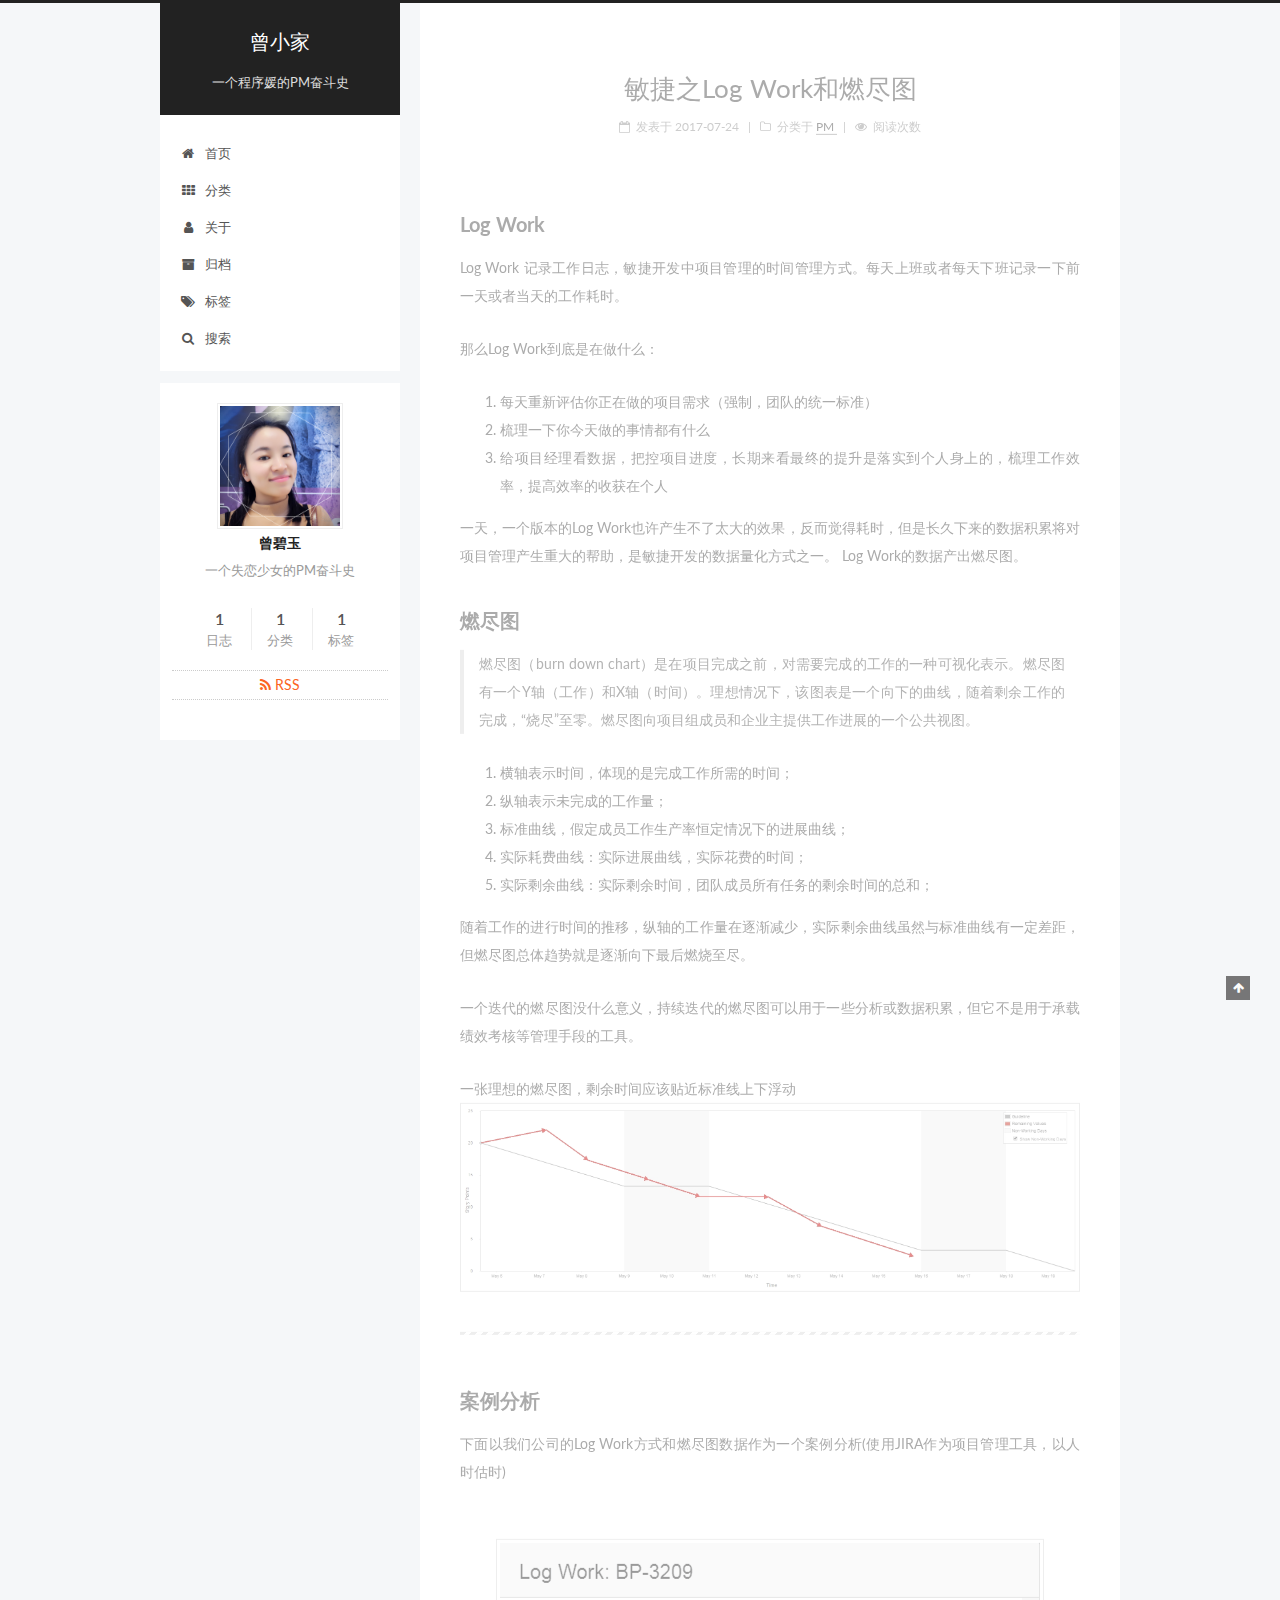
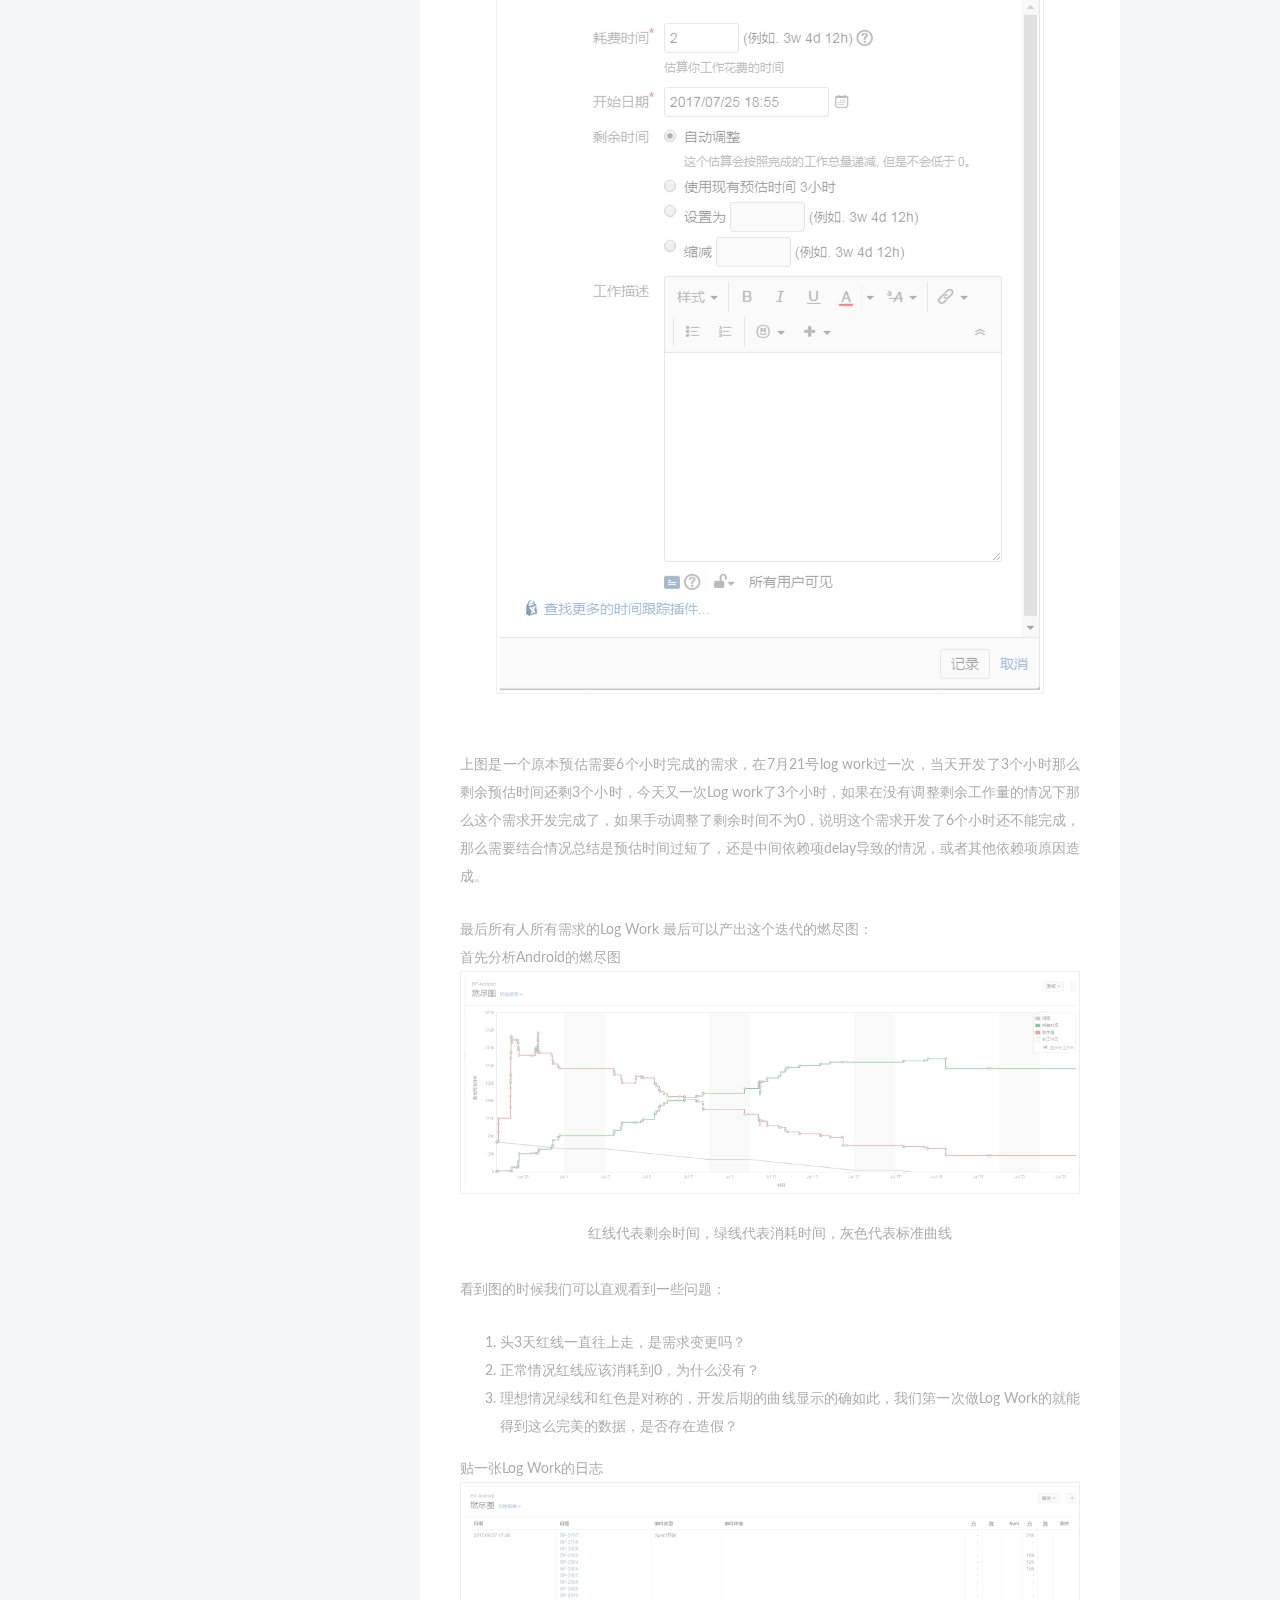
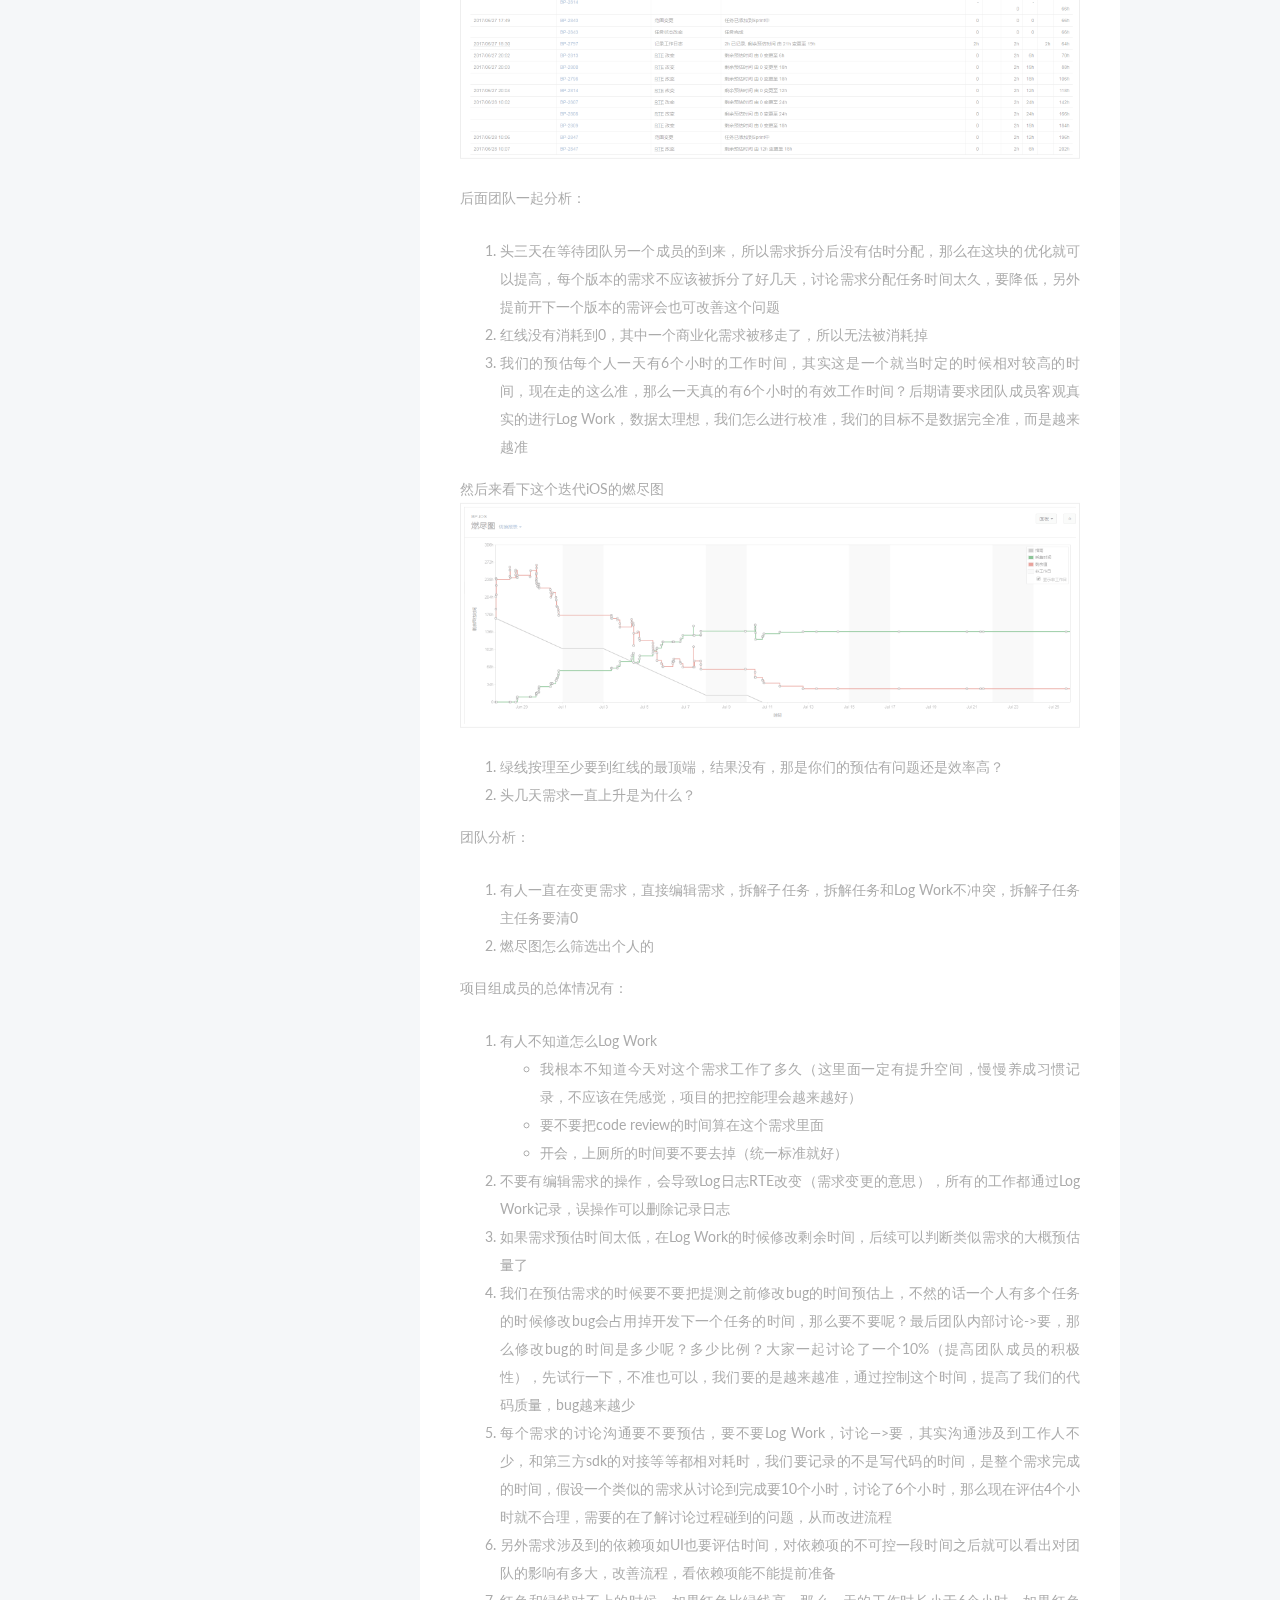
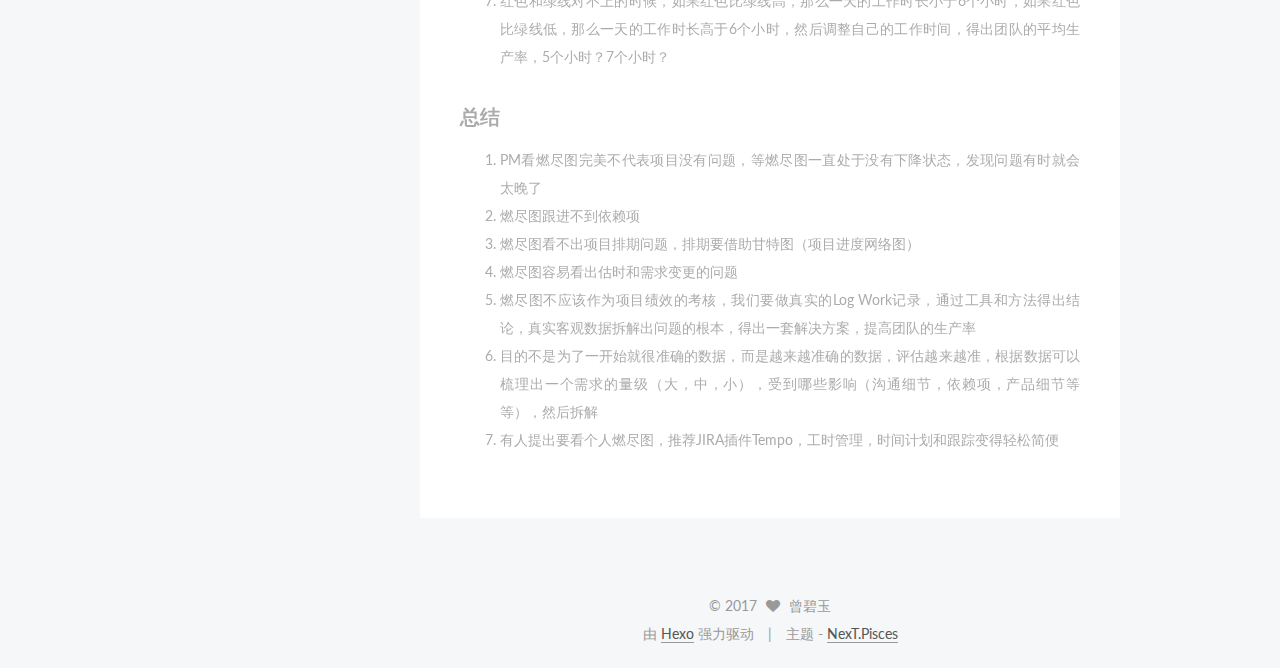
==== index.html @ 2517ffab "Site updated: 2017-07-26 00:18:48" ====
<!DOCTYPE html>



  


<html class="theme-next pisces use-motion" lang="zh-Hans">
<head>
  <meta charset="UTF-8"/>
<meta http-equiv="X-UA-Compatible" content="IE=edge" />
<meta name="viewport" content="width=device-width, initial-scale=1, maximum-scale=1"/>









<meta http-equiv="Cache-Control" content="no-transform" />
<meta http-equiv="Cache-Control" content="no-siteapp" />















  
  
  <link href="/lib/fancybox/source/jquery.fancybox.css?v=2.1.5" rel="stylesheet" type="text/css" />




  
  
  
  

  
    
    
  

  

  

  

  

  
    
    
    <link href="//fonts.googleapis.com/css?family=Lato:300,300italic,400,400italic,700,700italic&subset=latin,latin-ext" rel="stylesheet" type="text/css">
  






<link href="/lib/font-awesome/css/font-awesome.min.css?v=4.6.2" rel="stylesheet" type="text/css" />

<link href="/css/main.css?v=5.1.1" rel="stylesheet" type="text/css" />


  <meta name="keywords" content="项目管理, 敏捷, Scrum" />





  <link rel="alternate" href="/atom.xml" title="曾小家" type="application/atom+xml" />




  <link rel="shortcut icon" type="image/x-icon" href="/favicon.ico?v=5.1.1" />






<meta name="description" content="一个失恋少女的PM奋斗史">
<meta property="og:type" content="website">
<meta property="og:title" content="曾小家">
<meta property="og:url" content="https://ptbiyu.github.io/index.html">
<meta property="og:site_name" content="曾小家">
<meta property="og:description" content="一个失恋少女的PM奋斗史">
<meta property="og:locale" content="zh-Hans">
<meta name="twitter:card" content="summary">
<meta name="twitter:title" content="曾小家">
<meta name="twitter:description" content="一个失恋少女的PM奋斗史">



<script type="text/javascript" id="hexo.configurations">
  var NexT = window.NexT || {};
  var CONFIG = {
    root: '/',
    scheme: 'Pisces',
    sidebar: {"position":"left","display":"post","offset":12,"offset_float":0,"b2t":false,"scrollpercent":false,"onmobile":false},
    fancybox: true,
    motion: true,
    duoshuo: {
      userId: '0',
      author: '博主'
    },
    algolia: {
      applicationID: 'ZF8YPM6U2L',
      apiKey: 'b63a4adf1e2daafc92c6af567a618ee9',
      indexName: 'ptbiyu_blog',
      hits: {"per_page":10},
      labels: {"input_placeholder":"Search for Posts","hits_empty":"We didn't find any results for the search: ${query}","hits_stats":"${hits} results found in ${time} ms"}
    }
  };
</script>



  <link rel="canonical" href="https://ptbiyu.github.io/"/>





  <title>曾小家</title>
  





  <script type="text/javascript">
    var _hmt = _hmt || [];
    (function() {
      var hm = document.createElement("script");
      hm.src = "https://hm.baidu.com/hm.js?2f14754860eb6a1046067750d27c4581";
      var s = document.getElementsByTagName("script")[0];
      s.parentNode.insertBefore(hm, s);
    })();
  </script>










</head>

<body itemscope itemtype="http://schema.org/WebPage" lang="zh-Hans">

  
  
    
  

  <div class="container sidebar-position-left 
   page-home 
 ">
    <div class="headband"></div>

    <header id="header" class="header" itemscope itemtype="http://schema.org/WPHeader">
      <div class="header-inner"><div class="site-brand-wrapper">
  <div class="site-meta ">
    

    <div class="custom-logo-site-title">
      <a href="/"  class="brand" rel="start">
        <span class="logo-line-before"><i></i></span>
        <span class="site-title">曾小家</span>
        <span class="logo-line-after"><i></i></span>
      </a>
    </div>
      
        <p class="site-subtitle">一个程序媛的PM奋斗史</p>
      
  </div>

  <div class="site-nav-toggle">
    <button>
      <span class="btn-bar"></span>
      <span class="btn-bar"></span>
      <span class="btn-bar"></span>
    </button>
  </div>
</div>

<nav class="site-nav">
  

  
    <ul id="menu" class="menu">
      
        
        <li class="menu-item menu-item-home">
          <a href="/" rel="section">
            
              <i class="menu-item-icon fa fa-fw fa-home"></i> <br />
            
            首页
          </a>
        </li>
      
        
        <li class="menu-item menu-item-categories">
          <a href="/categories/" rel="section">
            
              <i class="menu-item-icon fa fa-fw fa-th"></i> <br />
            
            分类
          </a>
        </li>
      
        
        <li class="menu-item menu-item-about">
          <a href="/about/" rel="section">
            
              <i class="menu-item-icon fa fa-fw fa-user"></i> <br />
            
            关于
          </a>
        </li>
      
        
        <li class="menu-item menu-item-archives">
          <a href="/archives/" rel="section">
            
              <i class="menu-item-icon fa fa-fw fa-archive"></i> <br />
            
            归档
          </a>
        </li>
      
        
        <li class="menu-item menu-item-tags">
          <a href="/tags/" rel="section">
            
              <i class="menu-item-icon fa fa-fw fa-tags"></i> <br />
            
            标签
          </a>
        </li>
      

      
        <li class="menu-item menu-item-search">
          
            <a href="javascript:;" class="popup-trigger">
          
            
              <i class="menu-item-icon fa fa-search fa-fw"></i> <br />
            
            搜索
          </a>
        </li>
      
    </ul>
  

  
    <div class="site-search">
      
  
  <div class="algolia-popup popup search-popup">
    <div class="algolia-search">
      <div class="algolia-search-input-icon">
        <i class="fa fa-search"></i>
      </div>
      <div class="algolia-search-input" id="algolia-search-input"></div>
    </div>

    <div class="algolia-results">
      <div id="algolia-stats"></div>
      <div id="algolia-hits"></div>
      <div id="algolia-pagination" class="algolia-pagination"></div>
    </div>

    <span class="popup-btn-close">
      <i class="fa fa-times-circle"></i>
    </span>
  </div>




    </div>
  
</nav>



 </div>
    </header>

    <main id="main" class="main">
      <div class="main-inner">
        <div class="content-wrap">
          <div id="content" class="content">
            
  <section id="posts" class="posts-expand">
    
      

  

  
  
  

  <article class="post post-type-normal " itemscope itemtype="http://schema.org/Article">
    <link itemprop="mainEntityOfPage" href="https://ptbiyu.github.io/2017/a76b2518.html">

    <span hidden itemprop="author" itemscope itemtype="http://schema.org/Person">
      <meta itemprop="name" content="曾碧玉">
      <meta itemprop="description" content="">
      <meta itemprop="image" content="/images/avatar.jpg">
    </span>

    <span hidden itemprop="publisher" itemscope itemtype="http://schema.org/Organization">
      <meta itemprop="name" content="曾小家">
    </span>

    
      <header class="post-header">

        
        
          <h1 class="post-title" itemprop="name headline">
                
                <a class="post-title-link" href="/2017/a76b2518.html" itemprop="url">敏捷之Log Work和燃尽图</a></h1>
        

        <div class="post-meta">
          <span class="post-time">
            
              <span class="post-meta-item-icon">
                <i class="fa fa-calendar-o"></i>
              </span>
              
                <span class="post-meta-item-text">发表于</span>
              
              <time title="创建于" itemprop="dateCreated datePublished" datetime="2017-07-24T12:19:08+08:00">
                2017-07-24
              </time>
            

            

            
          </span>

          
            <span class="post-category" >
            
              <span class="post-meta-divider">|</span>
            
              <span class="post-meta-item-icon">
                <i class="fa fa-folder-o"></i>
              </span>
              
                <span class="post-meta-item-text">分类于</span>
              
              
                <span itemprop="about" itemscope itemtype="http://schema.org/Thing">
                  <a href="/categories/PM/" itemprop="url" rel="index">
                    <span itemprop="name">PM</span>
                  </a>
                </span>

                
                
              
            </span>
          

          
            
          

          
          
             <span id="/2017/a76b2518.html" class="leancloud_visitors" data-flag-title="敏捷之Log Work和燃尽图">
               <span class="post-meta-divider">|</span>
               <span class="post-meta-item-icon">
                 <i class="fa fa-eye"></i>
               </span>
               
                 <span class="post-meta-item-text">阅读次数 </span>
               
                 <span class="leancloud-visitors-count"></span>
             </span>
          

          

          

          

        </div>
      </header>
    

    <div class="post-body" itemprop="articleBody">

      
      

      
        
          
            <h2 id="Log-Work"><a href="#Log-Work" class="headerlink" title="Log Work"></a>Log Work</h2><p>Log Work 记录工作日志，敏捷开发中项目管理的时间管理方式。每天上班或者每天下班记录一下前一天或者当天的工作耗时。</p>
<p>那么Log Work到底是在做什么：</p>
<ol>
<li>每天重新评估你正在做的项目需求（强制，团队的统一标准）</li>
<li>梳理一下你今天做的事情都有什么</li>
<li>给项目经理看数据，把控项目进度，长期来看最终的提升是落实到个人身上的，梳理工作效率，提高效率的收获在个人  </li>
</ol>
<p>一天，一个版本的Log Work也许产生不了太大的效果，反而觉得耗时，但是长久下来的数据积累将对项目管理产生重大的帮助，是敏捷开发的数据量化方式之一。  Log Work的数据产出燃尽图。</p>
<h2 id="燃尽图"><a href="#燃尽图" class="headerlink" title="燃尽图"></a>燃尽图</h2><blockquote>
<p>燃尽图（burn down chart）是在项目完成之前，对需要完成的工作的一种可视化表示。燃尽图有一个Y轴（工作）和X轴（时间）。理想情况下，该图表是一个向下的曲线，随着剩余工作的完成，“烧尽”至零。燃尽图向项目组成员和企业主提供工作进展的一个公共视图。  </p>
</blockquote>
<ol>
<li>横轴表示时间，体现的是完成工作所需的时间；</li>
<li>纵轴表示未完成的工作量；</li>
<li>标准曲线，假定成员工作生产率恒定情况下的进展曲线；</li>
<li>实际耗费曲线：实际进展曲线，实际花费的时间；</li>
<li>实际剩余曲线：实际剩余时间，团队成员所有任务的剩余时间的总和；</li>
</ol>
<p>随着工作的进行时间的推移，纵轴的工作量在逐渐减少，实际剩余曲线虽然与标准曲线有一定差距，但燃尽图总体趋势就是逐渐向下最后燃烧至尽。</p>
<p>一个迭代的燃尽图没什么意义，持续迭代的燃尽图可以用于一些分析或数据积累，但它不是用于承载绩效考核等管理手段的工具。</p>
<p>一张理想的燃尽图，剩余时间应该贴近标准线上下浮动<br><img src="/images/1500987658768.jpg" alt="image"></p>
<hr>
<h2 id="案例分析"><a href="#案例分析" class="headerlink" title="案例分析"></a>案例分析</h2><p>下面以我们公司的Log Work方式和燃尽图数据作为一个案例分析(使用JIRA作为项目管理工具，以人时估时)</p>
<p><div align="center"><br>     <img src="/images/1500996744538.png" alt="image"><br></div><br>上图是一个原本预估需要6个小时完成的需求，在7月21号log work过一次，当天开发了3个小时那么剩余预估时间还剩3个小时，今天又一次Log work了3个小时，如果在没有调整剩余工作量的情况下那么这个需求开发完成了，如果手动调整了剩余时间不为0，说明这个需求开发了6个小时还不能完成，那么需要结合情况总结是预估时间过短了，还是中间依赖项delay导致的情况，或者其他依赖项原因造成。</p>
<p>最后所有人所有需求的Log  Work 最后可以产出这个迭代的燃尽图：<br>首先分析Android的燃尽图<br><img src="/images/1500996894578.png" alt="image"></p>
<p><div align="center">红线代表剩余时间，绿线代表消耗时间，灰色代表标准曲线</div><br>看到图的时候我们可以直观看到一些问题：</p>
<ol>
<li>头3天红线一直往上走，是需求变更吗？</li>
<li>正常情况红线应该消耗到0，为什么没有？</li>
<li>理想情况绿线和红色是对称的，开发后期的曲线显示的确如此，我们第一次做Log Work的就能得到这么完美的数据，是否存在造假？  </li>
</ol>
<p>贴一张Log Work的日志<br><img src="/images/1500999179826.png" alt="image"></p>
<p>后面团队一起分析：</p>
<ol>
<li>头三天在等待团队另一个成员的到来，所以需求拆分后没有估时分配，那么在这块的优化就可以提高，每个版本的需求不应该被拆分了好几天，讨论需求分配任务时间太久，要降低，另外提前开下一个版本的需评会也可改善这个问题</li>
<li>红线没有消耗到0，其中一个商业化需求被移走了，所以无法被消耗掉</li>
<li>我们的预估每个人一天有6个小时的工作时间，其实这是一个就当时定的时候相对较高的时间，现在走的这么准，那么一天真的有6个小时的有效工作时间？后期请要求团队成员客观真实的进行Log Work，数据太理想，我们怎么进行校准，我们的目标不是数据完全准，而是越来越准</li>
</ol>
<p>然后来看下这个迭代iOS的燃尽图<br><img src="/images/1500997075536.png" alt="image"></p>
<ol>
<li>绿线按理至少要到红线的最顶端，结果没有，那是你们的预估有问题还是效率高？</li>
<li>头几天需求一直上升是为什么？</li>
</ol>
<p>团队分析：</p>
<ol>
<li>有人一直在变更需求，直接编辑需求，拆解子任务，拆解任务和Log Work不冲突，拆解子任务主任务要清0</li>
<li>燃尽图怎么筛选出个人的</li>
</ol>
<p>项目组成员的总体情况有：</p>
<ol>
<li>有人不知道怎么Log Work<ul>
<li>我根本不知道今天对这个需求工作了多久（这里面一定有提升空间，慢慢养成习惯记录，不应该在凭感觉，项目的把控能理会越来越好）</li>
<li>要不要把code review的时间算在这个需求里面</li>
<li>开会，上厕所的时间要不要去掉（统一标准就好）</li>
</ul>
</li>
<li>不要有编辑需求的操作，会导致Log日志RTE改变（需求变更的意思），所有的工作都通过Log Work记录，误操作可以删除记录日志</li>
<li>如果需求预估时间太低，在Log Work的时候修改剩余时间，后续可以判断类似需求的大概预估量了</li>
<li>我们在预估需求的时候要不要把提测之前修改bug的时间预估上，不然的话一个人有多个任务的时候修改bug会占用掉开发下一个任务的时间，那么要不要呢？最后团队内部讨论-&gt;要，那么修改bug的时间是多少呢？多少比例？大家一起讨论了一个10%（提高团队成员的积极性），先试行一下，不准也可以，我们要的是越来越准，通过控制这个时间，提高了我们的代码质量，bug越来越少</li>
<li>每个需求的讨论沟通要不要预估，要不要Log Work，讨论—&gt;要，其实沟通涉及到工作人不少，和第三方sdk的对接等等都相对耗时，我们要记录的不是写代码的时间，是整个需求完成的时间，假设一个类似的需求从讨论到完成要10个小时，讨论了6个小时，那么现在评估4个小时就不合理，需要的在了解讨论过程碰到的问题，从而改进流程</li>
<li>另外需求涉及到的依赖项如UI也要评估时间，对依赖项的不可控一段时间之后就可以看出对团队的影响有多大，改善流程，看依赖项能不能提前准备</li>
<li>红色和绿线对不上的时候，如果红色比绿线高，那么一天的工作时长小于6个小时，如果红色比绿线低，那么一天的工作时长高于6个小时，然后调整自己的工作时间，得出团队的平均生产率，5个小时？7个小时？</li>
</ol>
<h2 id="总结"><a href="#总结" class="headerlink" title="总结"></a>总结</h2><ol>
<li>PM看燃尽图完美不代表项目没有问题，等燃尽图一直处于没有下降状态，发现问题有时就会太晚了</li>
<li>燃尽图跟进不到依赖项</li>
<li>燃尽图看不出项目排期问题，排期要借助甘特图（项目进度网络图）</li>
<li>燃尽图容易看出估时和需求变更的问题</li>
<li>燃尽图不应该作为项目绩效的考核，我们要做真实的Log Work记录，通过工具和方法得出结论，真实客观数据拆解出问题的根本，得出一套解决方案，提高团队的生产率</li>
<li>目的不是为了一开始就很准确的数据，而是越来越准确的数据，评估越来越准，根据数据可以梳理出一个需求的量级（大，中，小），受到哪些影响（沟通细节，依赖项，产品细节等等），然后拆解</li>
<li>有人提出要看个人燃尽图，推荐JIRA插件Tempo，工时管理，时间计划和跟踪变得轻松简便</li>
</ol>

          
        
      
    </div>

    <div>
      
    </div>

    <div>
      
    </div>

    <div>
      
    </div>

    <footer class="post-footer">
      

      

      

      
      
        <div class="post-eof"></div>
      
    </footer>
  </article>


    
  </section>

  


          </div>
          


          

        </div>
        
          
  
  <div class="sidebar-toggle">
    <div class="sidebar-toggle-line-wrap">
      <span class="sidebar-toggle-line sidebar-toggle-line-first"></span>
      <span class="sidebar-toggle-line sidebar-toggle-line-middle"></span>
      <span class="sidebar-toggle-line sidebar-toggle-line-last"></span>
    </div>
  </div>

  <aside id="sidebar" class="sidebar">
    
    <div class="sidebar-inner">

      

      

      <section class="site-overview sidebar-panel sidebar-panel-active">
        <div class="site-author motion-element" itemprop="author" itemscope itemtype="http://schema.org/Person">
          <img class="site-author-image" itemprop="image"
               src="/images/avatar.jpg"
               alt="曾碧玉" />
          <p class="site-author-name" itemprop="name">曾碧玉</p>
           
              <p class="site-description motion-element" itemprop="description">一个失恋少女的PM奋斗史</p>
          
        </div>
        <nav class="site-state motion-element">

          
            <div class="site-state-item site-state-posts">
              <a href="/archives/">
                <span class="site-state-item-count">1</span>
                <span class="site-state-item-name">日志</span>
              </a>
            </div>
          

          
            
            
            <div class="site-state-item site-state-categories">
              <a href="/categories/index.html">
                <span class="site-state-item-count">1</span>
                <span class="site-state-item-name">分类</span>
              </a>
            </div>
          

          
            
            
            <div class="site-state-item site-state-tags">
              <a href="/tags/index.html">
                <span class="site-state-item-count">1</span>
                <span class="site-state-item-name">标签</span>
              </a>
            </div>
          

        </nav>

        
          <div class="feed-link motion-element">
            <a href="/atom.xml" rel="alternate">
              <i class="fa fa-rss"></i>
              RSS
            </a>
          </div>
        

        <div class="links-of-author motion-element">
          
        </div>

        
        

        
        

        


      </section>

      

      

    </div>
  </aside>


        
      </div>
    </main>

    <footer id="footer" class="footer">
      <div class="footer-inner">
        <div class="copyright" >
  
  &copy; 
  <span itemprop="copyrightYear">2017</span>
  <span class="with-love">
    <i class="fa fa-heart"></i>
  </span>
  <span class="author" itemprop="copyrightHolder">曾碧玉</span>
</div>


<div class="powered-by">
  由 <a class="theme-link" href="https://hexo.io">Hexo</a> 强力驱动
</div>

<div class="theme-info">
  主题 -
  <a class="theme-link" href="https://github.com/iissnan/hexo-theme-next">
    NexT.Pisces
  </a>
</div>


        

        
      </div>
    </footer>

    
      <div class="back-to-top">
        <i class="fa fa-arrow-up"></i>
        
      </div>
    

  </div>

  

<script type="text/javascript">
  if (Object.prototype.toString.call(window.Promise) !== '[object Function]') {
    window.Promise = null;
  }
</script>









  












  
  <script type="text/javascript" src="/lib/jquery/index.js?v=2.1.3"></script>

  
  <script type="text/javascript" src="/lib/fastclick/lib/fastclick.min.js?v=1.0.6"></script>

  
  <script type="text/javascript" src="/lib/jquery_lazyload/jquery.lazyload.js?v=1.9.7"></script>

  
  <script type="text/javascript" src="/lib/velocity/velocity.min.js?v=1.2.1"></script>

  
  <script type="text/javascript" src="/lib/velocity/velocity.ui.min.js?v=1.2.1"></script>

  
  <script type="text/javascript" src="/lib/fancybox/source/jquery.fancybox.pack.js?v=2.1.5"></script>


  


  <script type="text/javascript" src="/js/src/utils.js?v=5.1.1"></script>

  <script type="text/javascript" src="/js/src/motion.js?v=5.1.1"></script>



  
  


  <script type="text/javascript" src="/js/src/affix.js?v=5.1.1"></script>

  <script type="text/javascript" src="/js/src/schemes/pisces.js?v=5.1.1"></script>



  
    <script type="text/javascript" src="/js/src/scrollspy.js?v=5.1.1"></script>
<script type="text/javascript" src="/js/src/post-details.js?v=5.1.1"></script>

  

  


  <script type="text/javascript" src="/js/src/bootstrap.js?v=5.1.1"></script>



  


  




	





  





  






  




  
  
  
  <link rel="stylesheet" href="/lib/algolia-instant-search/instantsearch.min.css">

  
  
  <script src="/lib/algolia-instant-search/instantsearch.min.js"></script>
  

  <script src="/js/src/algolia-search.js?v=5.1.1"></script>



  

  
  <script src="https://cdn1.lncld.net/static/js/av-core-mini-0.6.4.js"></script>
  <script>AV.initialize("6gR8ghEbDC5gvSmVCUXGhsaM-gzGzoHsz", "KgY9hx9p7FkOY9UjDzLLBDsC");</script>
  <script>
    function showTime(Counter) {
      var query = new AV.Query(Counter);
      var entries = [];
      var $visitors = $(".leancloud_visitors");

      $visitors.each(function () {
        entries.push( $(this).attr("id").trim() );
      });

      query.containedIn('url', entries);
      query.find()
        .done(function (results) {
          var COUNT_CONTAINER_REF = '.leancloud-visitors-count';

          if (results.length === 0) {
            $visitors.find(COUNT_CONTAINER_REF).text(0);
            return;
          }

          for (var i = 0; i < results.length; i++) {
            var item = results[i];
            var url = item.get('url');
            var time = item.get('time');
            var element = document.getElementById(url);

            $(element).find(COUNT_CONTAINER_REF).text(time);
          }
          for(var i = 0; i < entries.length; i++) {
            var url = entries[i];
            var element = document.getElementById(url);
            var countSpan = $(element).find(COUNT_CONTAINER_REF);
            if( countSpan.text() == '') {
              countSpan.text(0);
            }
          }
        })
        .fail(function (object, error) {
          console.log("Error: " + error.code + " " + error.message);
        });
    }

    function addCount(Counter) {
      var $visitors = $(".leancloud_visitors");
      var url = $visitors.attr('id').trim();
      var title = $visitors.attr('data-flag-title').trim();
      var query = new AV.Query(Counter);

      query.equalTo("url", url);
      query.find({
        success: function(results) {
          if (results.length > 0) {
            var counter = results[0];
            counter.fetchWhenSave(true);
            counter.increment("time");
            counter.save(null, {
              success: function(counter) {
                var $element = $(document.getElementById(url));
                $element.find('.leancloud-visitors-count').text(counter.get('time'));
              },
              error: function(counter, error) {
                console.log('Failed to save Visitor num, with error message: ' + error.message);
              }
            });
          } else {
            var newcounter = new Counter();
            /* Set ACL */
            var acl = new AV.ACL();
            acl.setPublicReadAccess(true);
            acl.setPublicWriteAccess(true);
            newcounter.setACL(acl);
            /* End Set ACL */
            newcounter.set("title", title);
            newcounter.set("url", url);
            newcounter.set("time", 1);
            newcounter.save(null, {
              success: function(newcounter) {
                var $element = $(document.getElementById(url));
                $element.find('.leancloud-visitors-count').text(newcounter.get('time'));
              },
              error: function(newcounter, error) {
                console.log('Failed to create');
              }
            });
          }
        },
        error: function(error) {
          console.log('Error:' + error.code + " " + error.message);
        }
      });
    }

    $(function() {
      var Counter = AV.Object.extend("Counter");
      if ($('.leancloud_visitors').length == 1) {
        addCount(Counter);
      } else if ($('.post-title-link').length > 1) {
        showTime(Counter);
      }
    });
  </script>



  

  

  

  

  

</body>
</html>
---- css/main.css ----
/* normalize.css v3.0.2 | MIT License | git.io/normalize */
html {
  font-family: sans-serif; /* 1 */
  -ms-text-size-adjust: 100%; /* 2 */
  -webkit-text-size-adjust: 100%; /* 2 */
}
body {
  margin: 0;
}
article,
aside,
details,
figcaption,
figure,
footer,
header,
hgroup,
main,
menu,
nav,
section,
summary {
  display: block;
}
audio,
canvas,
progress,
video {
  display: inline-block; /* 1 */
  vertical-align: baseline; /* 2 */
}
audio:not([controls]) {
  display: none;
  height: 0;
}
[hidden],
template {
  display: none;
}
a {
  background-color: transparent;
}
a:active,
a:hover {
  outline: 0;
}
abbr[title] {
  border-bottom: 1px dotted;
}
b,
strong {
  font-weight: bold;
}
dfn {
  font-style: italic;
}
h1 {
  font-size: 2em;
  margin: 0.67em 0;
}
mark {
  background: #ff0;
  color: #000;
}
small {
  font-size: 80%;
}
sub,
sup {
  font-size: 75%;
  line-height: 0;
  position: relative;
  vertical-align: baseline;
}
sup {
  top: -0.5em;
}
sub {
  bottom: -0.25em;
}
img {
  border: 0;
}
svg:not(:root) {
  overflow: hidden;
}
figure {
  margin: 1em 40px;
}
hr {
  -moz-box-sizing: content-box;
  box-sizing: content-box;
  height: 0;
}
pre {
  overflow: auto;
}
code,
kbd,
pre,
samp {
  font-family: monospace, monospace;
  font-size: 1em;
}
button,
input,
optgroup,
select,
textarea {
  color: inherit; /* 1 */
  font: inherit; /* 2 */
  margin: 0; /* 3 */
}
button {
  overflow: visible;
}
button,
select {
  text-transform: none;
}
button,
html input[type="button"],
input[type="reset"],
input[type="submit"] {
  -webkit-appearance: button; /* 2 */
  cursor: pointer; /* 3 */
}
button[disabled],
html input[disabled] {
  cursor: default;
}
button::-moz-focus-inner,
input::-moz-focus-inner {
  border: 0;
  padding: 0;
}
input {
  line-height: normal;
}
input[type="checkbox"],
input[type="radio"] {
  box-sizing: border-box; /* 1 */
  padding: 0; /* 2 */
}
input[type="number"]::-webkit-inner-spin-button,
input[type="number"]::-webkit-outer-spin-button {
  height: auto;
}
input[type="search"] {
  -webkit-appearance: textfield; /* 1 */
  -moz-box-sizing: content-box;
  -webkit-box-sizing: content-box; /* 2 */
  box-sizing: content-box;
}
input[type="search"]::-webkit-search-cancel-button,
input[type="search"]::-webkit-search-decoration {
  -webkit-appearance: none;
}
fieldset {
  border: 1px solid #c0c0c0;
  margin: 0 2px;
  padding: 0.35em 0.625em 0.75em;
}
legend {
  border: 0; /* 1 */
  padding: 0; /* 2 */
}
textarea {
  overflow: auto;
}
optgroup {
  font-weight: bold;
}
table {
  border-collapse: collapse;
  border-spacing: 0;
}
td,
th {
  padding: 0;
}
::selection {
  background: #262a30;
  color: #fff;
}
body {
  position: relative;
  font-family: 'Lato', "PingFang SC", "Microsoft YaHei", sans-serif;
  font-size: 14px;
  line-height: 2;
  color: #555;
  background: #f5f7f9;
}
@media (max-width: 767px) {
  body {
    padding-right: 0 !important;
  }
}
@media (min-width: 768px) and (max-width: 991px) {
  body {
    padding-right: 0 !important;
  }
}
@media (min-width: 1600px) {
  body {
    font-size: 16px;
  }
}
h1,
h2,
h3,
h4,
h5,
h6 {
  margin: 0;
  padding: 0;
  font-weight: bold;
  line-height: 1.5;
  font-family: 'Lato', "PingFang SC", "Microsoft YaHei", sans-serif;
}
h2,
h3,
h4,
h5,
h6 {
  margin: 20px 0 15px;
}
h1 {
  font-size: 22px;
}
@media (max-width: 767px) {
  h1 {
    font-size: 18px;
  }
}
h2 {
  font-size: 20px;
}
@media (max-width: 767px) {
  h2 {
    font-size: 16px;
  }
}
h3 {
  font-size: 18px;
}
@media (max-width: 767px) {
  h3 {
    font-size: 14px;
  }
}
h4 {
  font-size: 16px;
}
@media (max-width: 767px) {
  h4 {
    font-size: 12px;
  }
}
h5 {
  font-size: 14px;
}
@media (max-width: 767px) {
  h5 {
    font-size: 10px;
  }
}
h6 {
  font-size: 12px;
}
@media (max-width: 767px) {
  h6 {
    font-size: 8px;
  }
}
p {
  margin: 0 0 25px 0;
}
a {
  color: #555;
  text-decoration: none;
  border-bottom: 1px solid #999;
  word-wrap: break-word;
}
a:hover {
  color: #222;
  border-bottom-color: #222;
}
blockquote {
  margin: 0;
  padding: 0;
}
img {
  display: block;
  margin: auto;
  max-width: 100%;
  height: auto;
}
hr {
  margin: 40px 0;
  height: 3px;
  border: none;
  background-color: #ddd;
  background-image: repeating-linear-gradient(-45deg, #fff, #fff 4px, transparent 4px, transparent 8px);
}
blockquote {
  padding: 0 15px;
  color: #666;
  border-left: 4px solid #ddd;
}
blockquote cite::before {
  content: "-";
  padding: 0 5px;
}
dt {
  font-weight: 700;
}
dd {
  margin: 0;
  padding: 0;
}
.text-left {
  text-align: left;
}
.text-center {
  text-align: center;
}
.text-right {
  text-align: right;
}
.text-justify {
  text-align: justify;
}
.text-nowrap {
  white-space: nowrap;
}
.text-lowercase {
  text-transform: lowercase;
}
.text-uppercase {
  text-transform: uppercase;
}
.text-capitalize {
  text-transform: capitalize;
}
.center-block {
  display: block;
  margin-left: auto;
  margin-right: auto;
}
.clearfix:before,
.clearfix:after {
  content: " ";
  display: table;
}
.clearfix:after {
  clear: both;
}
.pullquote {
  width: 45%;
}
.pullquote.left {
  float: left;
  margin-left: 5px;
  margin-right: 10px;
}
.pullquote.right {
  float: right;
  margin-left: 10px;
  margin-right: 5px;
}
.affix.affix.affix {
  position: fixed;
}
.translation {
  margin-top: -20px;
  font-size: 14px;
  color: #999;
}
.scrollbar-measure {
  width: 100px;
  height: 100px;
  overflow: scroll;
  position: absolute;
  top: -9999px;
}
.use-motion .motion-element {
  opacity: 0;
}
table {
  margin: 20px 0;
  width: 100%;
  border-collapse: collapse;
  border-spacing: 0;
  border: 1px solid #ddd;
  font-size: 14px;
  table-layout: fixed;
  word-wrap: break-all;
}
table>tbody>tr:nth-of-type(odd) {
  background-color: #f9f9f9;
}
table>tbody>tr:hover {
  background-color: #f5f5f5;
}
caption,
th,
td {
  padding: 8px;
  text-align: left;
  vertical-align: middle;
  font-weight: normal;
}
th,
td {
  border-bottom: 3px solid #ddd;
  border-right: 1px solid #eee;
}
th {
  padding-bottom: 10px;
  font-weight: 700;
}
td {
  border-bottom-width: 1px;
}
html,
body {
  height: 100%;
}
.container {
  position: relative;
  min-height: 100%;
}
.header-inner {
  margin: 0 auto;
  padding: 100px 0 70px;
  width: 700px;
}
@media (min-width: 1600px) {
  .container .header-inner {
    width: 900px;
  }
}
.main {
  padding-bottom: 150px;
}
.main-inner {
  margin: 0 auto;
  width: 700px;
}
@media (min-width: 1600px) {
  .container .main-inner {
    width: 900px;
  }
}
.footer {
  position: absolute;
  left: 0;
  bottom: 0;
  width: 100%;
  min-height: 50px;
}
.footer-inner {
  box-sizing: border-box;
  margin: 20px auto;
  width: 700px;
}
@media (min-width: 1600px) {
  .container .footer-inner {
    width: 900px;
  }
}
pre,
.highlight {
  overflow: auto;
  margin: 20px 0;
  padding: 0;
  font-size: 13px;
  color: #4d4d4c;
  background: #f7f7f7;
  line-height: 1.6;
}
pre,
code {
  font-family: consolas, Menlo, "PingFang SC", "Microsoft YaHei", monospace;
}
code {
  padding: 2px 4px;
  word-wrap: break-word;
  color: #555;
  background: #eee;
  border-radius: 3px;
  font-size: 13px;
}
pre code {
  padding: 0;
  color: #4d4d4c;
  background: none;
  text-shadow: none;
}
.highlight {
  border-radius: 1px;
}
.highlight pre {
  border: none;
  margin: 0;
  padding: 10px 0;
}
.highlight table {
  margin: 0;
  width: auto;
  border: none;
}
.highlight td {
  border: none;
  padding: 0;
}
.highlight figcaption {
  font-size: 1em;
  color: #4d4d4c;
  line-height: 1em;
  margin-bottom: 1em;
}
.highlight figcaption:before,
.highlight figcaption:after {
  content: " ";
  display: table;
}
.highlight figcaption:after {
  clear: both;
}
.highlight figcaption a {
  float: right;
  color: #4d4d4c;
}
.highlight figcaption a:hover {
  border-bottom-color: #4d4d4c;
}
.highlight .gutter pre {
  padding-left: 10px;
  padding-right: 10px;
  color: #869194;
  text-align: right;
  background-color: #eff2f3;
}
.highlight .code pre {
  width: 100%;
  padding-left: 10px;
  padding-right: 10px;
  background-color: #f7f7f7;
}
.highlight .line {
  height: 20px;
}
.gutter {
  -webkit-user-select: none;
  -moz-user-select: none;
  -ms-user-select: none;
  user-select: none;
}
.gist table {
  width: auto;
}
.gist table td {
  border: none;
}
pre .deletion {
  background: #fdd;
}
pre .addition {
  background: #dfd;
}
pre .meta {
  color: #8959a8;
}
pre .comment {
  color: #8e908c;
}
pre .variable,
pre .attribute,
pre .tag,
pre .regexp,
pre .ruby .constant,
pre .xml .tag .title,
pre .xml .pi,
pre .xml .doctype,
pre .html .doctype,
pre .css .id,
pre .css .class,
pre .css .pseudo {
  color: #c82829;
}
pre .number,
pre .preprocessor,
pre .built_in,
pre .literal,
pre .params,
pre .constant,
pre .command {
  color: #f5871f;
}
pre .ruby .class .title,
pre .css .rules .attribute,
pre .string,
pre .value,
pre .inheritance,
pre .header,
pre .ruby .symbol,
pre .xml .cdata,
pre .special,
pre .number,
pre .formula {
  color: #718c00;
}
pre .title,
pre .css .hexcolor {
  color: #3e999f;
}
pre .function,
pre .python .decorator,
pre .python .title,
pre .ruby .function .title,
pre .ruby .title .keyword,
pre .perl .sub,
pre .javascript .title,
pre .coffeescript .title {
  color: #4271ae;
}
pre .keyword,
pre .javascript .function {
  color: #8959a8;
}
.full-image.full-image.full-image {
  border: none;
  max-width: 100%;
  width: auto;
  margin: 20px auto;
}
@media (min-width: 992px) {
  .full-image.full-image.full-image {
    max-width: none;
    width: 118%;
    margin: 0 -9%;
  }
}
.blockquote-center,
.page-home .post-type-quote blockquote,
.page-post-detail .post-type-quote blockquote {
  position: relative;
  margin: 40px 0;
  padding: 0;
  border-left: none;
  text-align: center;
}
.blockquote-center::before,
.page-home .post-type-quote blockquote::before,
.page-post-detail .post-type-quote blockquote::before,
.blockquote-center::after,
.page-home .post-type-quote blockquote::after,
.page-post-detail .post-type-quote blockquote::after {
  position: absolute;
  content: ' ';
  display: block;
  width: 100%;
  height: 24px;
  opacity: 0.2;
  background-repeat: no-repeat;
  background-position: 0 -6px;
  background-size: 22px 22px;
}
.blockquote-center::before,
.page-home .post-type-quote blockquote::before,
.page-post-detail .post-type-quote blockquote::before {
  top: -20px;
  background-image: url("../images/quote-l.svg");
  border-top: 1px solid #ccc;
}
.blockquote-center::after,
.page-home .post-type-quote blockquote::after,
.page-post-detail .post-type-quote blockquote::after {
  bottom: -20px;
  background-image: url("../images/quote-r.svg");
  border-bottom: 1px solid #ccc;
  background-position: 100% 8px;
}
.blockquote-center p,
.page-home .post-type-quote blockquote p,
.page-post-detail .post-type-quote blockquote p,
.blockquote-center div,
.page-home .post-type-quote blockquote div,
.page-post-detail .post-type-quote blockquote div {
  text-align: center;
}
.post .post-body .group-picture img {
  box-sizing: border-box;
  padding: 0 3px;
  border: none;
}
.post .group-picture-row {
  overflow: hidden;
  margin-top: 6px;
}
.post .group-picture-row:first-child {
  margin-top: 0;
}
.post .group-picture-column {
  float: left;
}
.page-post-detail .post-body .group-picture-column {
  float: none;
  margin-top: 10px;
  width: auto !important;
}
.page-post-detail .post-body .group-picture-column img {
  margin: 0 auto;
}
.page-archive .group-picture-container {
  overflow: hidden;
}
.page-archive .group-picture-row {
  float: left;
}
.page-archive .group-picture-row:first-child {
  margin-top: 6px;
}
.page-archive .group-picture-column {
  max-width: 150px;
  max-height: 150px;
}
.note {
  padding: 20px;
  margin: 20px 0;
  border: 1px solid #eee;
  border-left-width: 5px;
  border-radius: 3px;
}
.note h2,
.note h3,
.note h4,
.note h5,
.note h6 {
  margin-top: 0;
  margin-bottom: 5px;
  padding-top: 0 !important;
}
.note p:last-child {
  margin-bottom: 0;
}
.note code {
  border-radius: 3px;
}
.note+.note {
  margin-top: -5px;
}
.default {
  border-left-color: #777;
}
.default h2,
.default h3,
.default h4,
.default h5,
.default h6 {
  color: #777;
}
.primary {
  border-left-color: #428bca;
}
.primary h2,
.primary h3,
.primary h4,
.primary h5,
.primary h6 {
  color: #428bca;
}
.success {
  border-left-color: #5cb85c;
}
.success h2,
.success h3,
.success h4,
.success h5,
.success h6 {
  color: #5cb85c;
}
.danger {
  border-left-color: #d9534f;
}
.danger h2,
.danger h3,
.danger h4,
.danger h5,
.danger h6 {
  color: #d9534f;
}
.warning {
  border-left-color: #f0ad4e;
}
.warning h2,
.warning h3,
.warning h4,
.warning h5,
.warning h6 {
  color: #f0ad4e;
}
.info {
  border-left-color: #5bc0de;
}
.info h2,
.info h3,
.info h4,
.info h5,
.info h6 {
  color: #5bc0de;
}
.btn {
  display: inline-block;
  padding: 0 20px;
  font-size: 14px;
  color: #fff;
  background: #222;
  border: 2px solid #555;
  text-decoration: none;
  border-radius: 0;
  transition-property: background-color;
  transition-duration: 0.2s;
  transition-timing-function: ease-in-out;
  transition-delay: 0s;
}
.btn:hover,
.post-button .btn:hover {
  border-color: #222;
  color: #fff;
  background: #222;
}
.btn-bar {
  display: block;
  width: 22px;
  height: 2px;
  background: #555;
  border-radius: 1px;
}
.btn-bar+.btn-bar {
  margin-top: 4px;
}
.pagination {
  margin: 120px 0 40px;
  text-align: center;
  border-top: 1px solid #eee;
}
.page-number-basic,
.pagination .prev,
.pagination .next,
.pagination .page-number,
.pagination .space {
  display: inline-block;
  position: relative;
  top: -1px;
  margin: 0 10px;
  padding: 0 10px;
  line-height: 30px;
}
@media (max-width: 767px) {
  .page-number-basic,
  .pagination .prev,
  .pagination .next,
  .pagination .page-number,
  .pagination .space {
    margin: 0 5px;
  }
}
.pagination .prev,
.pagination .next,
.pagination .page-number {
  border-bottom: 0;
  border-top: 1px solid #eee;
  transition-property: border-color;
  transition-duration: 0.2s;
  transition-timing-function: ease-in-out;
  transition-delay: 0s;
}
.pagination .prev:hover,
.pagination .next:hover,
.pagination .page-number:hover {
  border-top-color: #222;
}
.pagination .space {
  padding: 0;
  margin: 0;
}
.pagination .prev {
  margin-left: 0;
}
.pagination .next {
  margin-right: 0;
}
.pagination .page-number.current,
.algolia-pagination .current .page-number {
  color: #fff;
  background: #ccc;
  border-top-color: #ccc;
}
@media (max-width: 767px) {
  .pagination {
    border-top: none;
  }
  .pagination .prev,
  .pagination .next,
  .pagination .page-number {
    margin-bottom: 10px;
    border-top: 0;
    border-bottom: 1px solid #eee;
  }
  .pagination .prev:hover,
  .pagination .next:hover,
  .pagination .page-number:hover {
    border-bottom-color: #222;
  }
}
.comments {
  margin: 60px 20px 0;
}
.tag-cloud {
  text-align: center;
}
.tag-cloud a {
  display: inline-block;
  margin: 10px;
}
.back-to-top {
  box-sizing: border-box;
  position: fixed;
  bottom: -100px;
  right: 30px;
  z-index: 1050;
  padding: 0 6px;
  width: 24px;
  background: #222;
  font-size: 12px;
  opacity: 0.6;
  color: #fff;
  cursor: pointer;
  text-align: center;
  -webkit-transform: translateZ(0);
  transition-property: bottom;
  transition-duration: 0.2s;
  transition-timing-function: ease-in-out;
  transition-delay: 0s;
}
@media (min-width: 768px) and (max-width: 991px) {
  .back-to-top {
    display: none !important;
  }
}
@media (max-width: 767px) {
  .back-to-top {
    display: none !important;
  }
}
.back-to-top.back-to-top-on {
  bottom: 30px;
}
.header {
  background: transparent;
}
.header-inner {
  position: relative;
}
.headband {
  height: 3px;
  background: #222;
}
.site-meta {
  margin: 0;
  text-align: center;
}
@media (max-width: 767px) {
  .site-meta {
    text-align: center;
  }
}
.brand {
  position: relative;
  display: inline-block;
  padding: 0 40px;
  color: #fff;
  background: #222;
  border-bottom: none;
}
.brand:hover {
  color: #fff;
}
.logo {
  display: inline-block;
  margin-right: 5px;
  line-height: 36px;
  vertical-align: top;
}
.site-title {
  display: inline-block;
  vertical-align: top;
  line-height: 36px;
  font-size: 20px;
  font-weight: normal;
  font-family: 'Lato', "PingFang SC", "Microsoft YaHei", sans-serif;
}
.site-subtitle {
  margin-top: 10px;
  font-size: 13px;
  color: #ddd;
}
.use-motion .brand {
  opacity: 0;
}
.use-motion .logo,
.use-motion .site-title,
.use-motion .site-subtitle {
  opacity: 0;
  position: relative;
  top: -10px;
}
.site-nav-toggle {
  display: none;
  position: absolute;
  top: 10px;
  left: 10px;
}
@media (max-width: 767px) {
  .site-nav-toggle {
    display: block;
  }
}
.site-nav-toggle button {
  margin-top: 2px;
  padding: 9px 10px;
  background: transparent;
  border: none;
}
@media (max-width: 767px) {
  .site-nav {
    display: none;
    margin: 0 -10px;
    padding: 0 10px;
    clear: both;
    border-top: 1px solid #ddd;
  }
}
@media (min-width: 768px) and (max-width: 991px) {
  .site-nav {
    display: block !important;
  }
}
@media (min-width: 992px) {
  .site-nav {
    display: block !important;
  }
}
.menu {
  margin-top: 20px;
  padding-left: 0;
  text-align: center;
}
.menu .menu-item {
  display: inline-block;
  margin: 0 10px;
  list-style: none;
}
@media screen and (max-width: 767px) {
  .menu .menu-item {
    margin-top: 10px;
  }
}
.menu .menu-item a {
  display: block;
  font-size: 13px;
  line-height: inherit;
  border-bottom: 1px solid transparent;
  transition-property: border-color;
  transition-duration: 0.2s;
  transition-timing-function: ease-in-out;
  transition-delay: 0s;
}
.menu .menu-item a:hover,
.menu-item-active a {
  border-bottom-color: #222;
}
.menu .menu-item .fa {
  margin-right: 5px;
}
.use-motion .menu-item {
  opacity: 0;
}
.post-body {
  font-family: 'Lato', "PingFang SC", "Microsoft YaHei", sans-serif;
}
@media (max-width: 767px) {
  .post-body {
    word-break: break-word;
  }
}
.post-body .fancybox img {
  display: block !important;
  margin: 0 auto;
  cursor: pointer;
  cursor: zoom-in;
  cursor: -webkit-zoom-in;
}
.post-body .image-caption,
.post-body .figure .caption {
  margin: 10px auto 15px;
  text-align: center;
  font-size: 14px;
  color: #999;
  font-weight: bold;
  line-height: 1;
}
.post-sticky-flag {
  display: inline-block;
  font-size: 16px;
  -ms-transform: rotate(30deg);
  -webkit-transform: rotate(30deg);
  -moz-transform: rotate(30deg);
  -ms-transform: rotate(30deg);
  -o-transform: rotate(30deg);
  transform: rotate(30deg);
}
.posts-expand {
  padding-top: 40px;
}
@media (max-width: 767px) {
  .posts-expand {
    margin: 0 20px;
  }
  .post-body pre {
    padding: 10px;
  }
  .post-body pre .gutter pre {
    padding-right: 10px;
  }
  .post-body .highlight {
    margin-left: 0px;
    margin-right: 0px;
    padding: 0;
  }
  .post-body .highlight .gutter pre {
    padding-right: 10px;
  }
}
@media (min-width: 992px) {
  .posts-expand .post-body {
    text-align: justify;
  }
}
.posts-expand .post-body h2,
.posts-expand .post-body h3,
.posts-expand .post-body h4,
.posts-expand .post-body h5,
.posts-expand .post-body h6 {
  padding-top: 10px;
}
.posts-expand .post-body h2 .header-anchor,
.posts-expand .post-body h3 .header-anchor,
.posts-expand .post-body h4 .header-anchor,
.posts-expand .post-body h5 .header-anchor,
.posts-expand .post-body h6 .header-anchor {
  float: right;
  margin-left: 10px;
  color: #ccc;
  border-bottom-style: none;
  visibility: hidden;
}
.posts-expand .post-body h2 .header-anchor:hover,
.posts-expand .post-body h3 .header-anchor:hover,
.posts-expand .post-body h4 .header-anchor:hover,
.posts-expand .post-body h5 .header-anchor:hover,
.posts-expand .post-body h6 .header-anchor:hover {
  color: inherit;
}
.posts-expand .post-body h2:hover .header-anchor,
.posts-expand .post-body h3:hover .header-anchor,
.posts-expand .post-body h4:hover .header-anchor,
.posts-expand .post-body h5:hover .header-anchor,
.posts-expand .post-body h6:hover .header-anchor {
  visibility: visible;
}
.posts-expand .post-body ul li {
  list-style: circle;
}
.posts-expand .post-body img {
  box-sizing: border-box;
  margin: auto;
  padding: 3px;
  border: 1px solid #ddd;
}
.posts-expand .fancybox img {
  margin: 0 auto;
}
@media (max-width: 767px) {
  .posts-collapse {
    margin: 0 20px;
  }
  .posts-collapse .post-title,
  .posts-collapse .post-meta {
    display: block;
    width: auto;
    text-align: left;
  }
}
.posts-collapse {
  position: relative;
  z-index: 1010;
  margin-left: 55px;
}
.posts-collapse::after {
  content: " ";
  position: absolute;
  top: 20px;
  left: 0;
  margin-left: -2px;
  width: 4px;
  height: 100%;
  background: #f5f5f5;
  z-index: -1;
}
@media (max-width: 767px) {
  .posts-collapse {
    margin: 0 20px;
  }
}
.posts-collapse .collection-title {
  position: relative;
  margin: 60px 0;
}
.posts-collapse .collection-title h1,
.posts-collapse .collection-title h2 {
  margin-left: 20px;
}
.posts-collapse .collection-title small {
  color: #bbb;
  margin-left: 5px;
}
.posts-collapse .collection-title::before {
  content: " ";
  position: absolute;
  left: 0;
  top: 50%;
  margin-left: -4px;
  margin-top: -4px;
  width: 8px;
  height: 8px;
  background: #bbb;
  border-radius: 50%;
}
.posts-collapse .post {
  margin: 30px 0;
}
.posts-collapse .post-header {
  position: relative;
  transition-duration: 0.2s;
  transition-timing-function: ease-in-out;
  transition-delay: 0s;
  transition-property: border;
  border-bottom: 1px dashed #ccc;
}
.posts-collapse .post-header::before {
  content: " ";
  position: absolute;
  left: 0;
  top: 12px;
  width: 6px;
  height: 6px;
  margin-left: -4px;
  background: #bbb;
  border-radius: 50%;
  border: 1px solid #fff;
  transition-duration: 0.2s;
  transition-timing-function: ease-in-out;
  transition-delay: 0s;
  transition-property: background;
}
.posts-collapse .post-header:hover {
  border-bottom-color: #666;
}
.posts-collapse .post-header:hover::before {
  background: #222;
}
.posts-collapse .post-meta {
  position: absolute;
  font-size: 12px;
  left: 20px;
  top: 5px;
}
.posts-collapse .post-comments-count {
  display: none;
}
.posts-collapse .post-title {
  margin-left: 60px;
  font-size: 16px;
  font-weight: normal;
  line-height: inherit;
}
.posts-collapse .post-title::after {
  margin-left: 3px;
  opacity: 0.6;
}
.posts-collapse .post-title a {
  color: #666;
  border-bottom: none;
}
.page-home .post-type-quote .post-header,
.page-post-detail .post-type-quote .post-header,
.page-home .post-type-quote .post-tags,
.page-post-detail .post-type-quote .post-tags {
  display: none;
}
.posts-expand .post-title {
  font-size: 26px;
  text-align: center;
  word-break: break-word;
  font-weight: 400;
}
@media (max-width: 767px) {
  .posts-expand .post-title {
    font-size: 22px;
  }
}
.posts-expand .post-title-link {
  display: inline-block;
  position: relative;
  color: #555;
  border-bottom: none;
  line-height: 1.2;
  vertical-align: top;
}
.posts-expand .post-title-link::before {
  content: "";
  position: absolute;
  width: 100%;
  height: 2px;
  bottom: 0;
  left: 0;
  background-color: #000;
  visibility: hidden;
  -webkit-transform: scaleX(0);
  -moz-transform: scaleX(0);
  -ms-transform: scaleX(0);
  -o-transform: scaleX(0);
  transform: scaleX(0);
  transition-duration: 0.2s;
  transition-timing-function: ease-in-out;
  transition-delay: 0s;
}
.posts-expand .post-title-link:hover::before {
  visibility: visible;
  -webkit-transform: scaleX(1);
  -moz-transform: scaleX(1);
  -ms-transform: scaleX(1);
  -o-transform: scaleX(1);
  transform: scaleX(1);
}
.posts-expand .post-title-link .fa {
  font-size: 16px;
}
.posts-expand .post-meta {
  margin: 3px 0 60px 0;
  color: #999;
  font-family: 'Lato', "PingFang SC", "Microsoft YaHei", sans-serif;
  font-size: 12px;
  text-align: center;
}
.posts-expand .post-meta .post-category-list {
  display: inline-block;
  margin: 0;
  padding: 3px;
}
.posts-expand .post-meta .post-category-list-link {
  color: #999;
}
.posts-expand .post-meta .post-description {
  font-size: 14px;
  margin-top: 2px;
}
.post-wordcount {
  display: inline-block;
}
.post-meta-divider {
  margin: 0 0.5em;
}
.post-meta-item-icon {
  margin-right: 3px;
}
@media (min-width: 768px) and (max-width: 991px) {
  .post-meta-item-icon {
    display: inline-block;
  }
}
@media (max-width: 767px) {
  .post-meta-item-icon {
    display: inline-block;
  }
}
@media (min-width: 768px) and (max-width: 991px) {
  .post-meta-item-text {
    display: none;
  }
}
@media (max-width: 767px) {
  .post-meta-item-text {
    display: none;
  }
}
@media (max-width: 767px) {
  .posts-expand .post-comments-count {
    display: none;
  }
}
.post-button {
  margin-top: 50px;
}
.post-button .btn {
  color: #555;
  font-size: 14px;
  background: #fff;
  border-radius: 2px;
  line-height: 2;
  margin: 0 4px 8px 4px;
}
.post-button .fa-fw {
  width: 1.285714285714286em;
  text-align: left;
}
.posts-expand .post-tags {
  margin-top: 40px;
  text-align: center;
}
.posts-expand .post-tags a {
  display: inline-block;
  margin-right: 10px;
  font-size: 13px;
}
.post-nav {
  display: table;
  margin-top: 15px;
  width: 100%;
  border-top: 1px solid #eee;
}
.post-nav-divider {
  display: table-cell;
  width: 10%;
}
.post-nav-item {
  display: table-cell;
  padding: 10px 0 0 0;
  width: 45%;
  vertical-align: top;
}
.post-nav-item a {
  position: relative;
  display: block;
  line-height: 25px;
  font-size: 14px;
  color: #555;
  border-bottom: none;
}
.post-nav-item a:hover {
  color: #222;
  border-bottom: none;
}
.post-nav-item a:active {
  top: 2px;
}
.post-nav-item .fa {
  position: absolute;
  top: 8px;
  left: 0;
  font-size: 12px;
}
.post-nav-next a {
  padding-left: 15px;
}
.post-nav-prev {
  text-align: right;
}
.post-nav-prev a {
  padding-right: 15px;
}
.post-nav-prev .fa {
  right: 0;
  left: auto;
}
.posts-expand .post-eof {
  display: block;
  margin: 80px auto 60px;
  width: 8%;
  height: 1px;
  background: #ccc;
  text-align: center;
}
.post:last-child .post-eof.post-eof.post-eof {
  display: none;
}
.post-gallery {
  display: table;
  table-layout: fixed;
  width: 100%;
  border-collapse: separate;
}
.post-gallery-row {
  display: table-row;
}
.post-gallery .post-gallery-img {
  display: table-cell;
  text-align: center;
  vertical-align: middle;
  border: none;
}
.post-gallery .post-gallery-img img {
  max-width: 100%;
  max-height: 100%;
  border: none;
}
.fancybox-close,
.fancybox-close:hover {
  border: none;
}
.sidebar {
  position: fixed;
  right: 0;
  top: 0;
  bottom: 0;
  width: 0;
  z-index: 1040;
  box-shadow: inset 0 2px 6px #000;
  background: #222;
  -webkit-transform: translateZ(0);
}
.sidebar a {
  color: #999;
  border-bottom-color: #555;
}
.sidebar a:hover {
  color: #eee;
}
@media (min-width: 768px) and (max-width: 991px) {
  .sidebar {
    display: none !important;
  }
}
@media (max-width: 767px) {
  .sidebar {
    display: none !important;
  }
}
.sidebar-inner {
  position: relative;
  padding: 20px 10px;
  color: #999;
  text-align: center;
}
.sidebar-toggle {
  position: fixed;
  right: 30px;
  bottom: 45px;
  width: 14px;
  height: 14px;
  padding: 5px;
  background: #222;
  line-height: 0;
  z-index: 1050;
  cursor: pointer;
  -webkit-transform: translateZ(0);
}
@media (min-width: 768px) and (max-width: 991px) {
  .sidebar-toggle {
    display: none !important;
  }
}
@media (max-width: 767px) {
  .sidebar-toggle {
    display: none !important;
  }
}
.sidebar-toggle-line {
  position: relative;
  display: inline-block;
  vertical-align: top;
  height: 2px;
  width: 100%;
  background: #fff;
  margin-top: 3px;
}
.sidebar-toggle-line:first-child {
  margin-top: 0;
}
.site-author-image {
  display: block;
  margin: 0 auto;
  padding: 2px;
  max-width: 120px;
  height: auto;
  border: 1px solid #eee;
}
.site-author-name {
  margin: 0;
  text-align: center;
  color: #222;
  font-weight: 600;
}
.site-description {
  margin-top: 0;
  text-align: center;
  font-size: 13px;
  color: #999;
}
.site-state {
  overflow: hidden;
  line-height: 1.4;
  white-space: nowrap;
  text-align: center;
}
.site-state-item {
  display: inline-block;
  padding: 0 15px;
  border-left: 1px solid #eee;
}
.site-state-item:first-child {
  border-left: none;
}
.site-state-item a {
  border-bottom: none;
}
.site-state-item-count {
  display: block;
  text-align: center;
  color: inherit;
  font-weight: 600;
  font-size: 16px;
}
.site-state-item-name {
  font-size: 13px;
  color: #999;
}
.feed-link {
  margin-top: 20px;
}
.feed-link a {
  display: inline-block;
  padding: 0 15px;
  color: #fc6423;
  border: 1px solid #fc6423;
  border-radius: 4px;
}
.feed-link a i {
  color: #fc6423;
  font-size: 14px;
}
.feed-link a:hover {
  color: #fff;
  background: #fc6423;
}
.feed-link a:hover i {
  color: #fff;
}
.links-of-author {
  margin-top: 20px;
}
.links-of-author a {
  display: inline-block;
  vertical-align: middle;
  margin-right: 10px;
  margin-bottom: 10px;
  border-bottom-color: #555;
  font-size: 13px;
}
.links-of-author a:before {
  display: inline-block;
  vertical-align: middle;
  margin-right: 3px;
  content: " ";
  width: 4px;
  height: 4px;
  border-radius: 50%;
  background: #cdb3de;
}
.links-of-blogroll {
  font-size: 13px;
}
.links-of-blogroll-title {
  margin-top: 20px;
  font-size: 14px;
  font-weight: 600;
}
.links-of-blogroll-list {
  margin: 0;
  padding: 0;
  list-style: none;
}
.links-of-blogroll-item {
  padding: 2px 10px;
}
.sidebar-nav {
  margin: 0 0 20px;
  padding-left: 0;
}
.sidebar-nav li {
  display: inline-block;
  cursor: pointer;
  border-bottom: 1px solid transparent;
  font-size: 14px;
  color: #555;
}
.sidebar-nav li:hover {
  color: #fc6423;
}
.page-post-detail .sidebar-nav-toc {
  padding: 0 5px;
}
.page-post-detail .sidebar-nav-overview {
  margin-left: 10px;
}
.sidebar-nav .sidebar-nav-active {
  color: #fc6423;
  border-bottom-color: #fc6423;
}
.sidebar-nav .sidebar-nav-active:hover {
  color: #fc6423;
}
.sidebar-panel {
  display: none;
}
.sidebar-panel-active {
  display: block;
}
.post-toc-empty {
  font-size: 14px;
  color: #666;
}
.post-toc-wrap {
  overflow: hidden;
}
.post-toc {
  overflow: auto;
}
.post-toc ol {
  margin: 0;
  padding: 0 2px 5px 10px;
  text-align: left;
  list-style: none;
  font-size: 14px;
}
.post-toc ol > ol {
  padding-left: 0;
}
.post-toc ol a {
  transition-duration: 0.2s;
  transition-timing-function: ease-in-out;
  transition-delay: 0s;
  transition-property: all;
  color: #666;
  border-bottom-color: #ccc;
}
.post-toc ol a:hover {
  color: #000;
  border-bottom-color: #000;
}
.post-toc .nav-item {
  overflow: hidden;
  text-overflow: ellipsis;
  white-space: nowrap;
  line-height: 1.8;
}
.post-toc .nav .nav-child {
  display: none;
}
.post-toc .nav .active > .nav-child {
  display: block;
}
.post-toc .nav .active-current > .nav-child {
  display: block;
}
.post-toc .nav .active-current > .nav-child > .nav-item {
  display: block;
}
.post-toc .nav .active > a {
  color: #fc6423;
  border-bottom-color: #fc6423;
}
.post-toc .nav .active-current > a {
  color: #fc6423;
}
.post-toc .nav .active-current > a:hover {
  color: #fc6423;
}
.footer {
  font-size: 14px;
  color: #999;
}
.footer img {
  border: none;
}
.footer-inner {
  text-align: center;
}
.with-love {
  display: inline-block;
  margin: 0 5px;
}
.powered-by,
.theme-info {
  display: inline-block;
}
.powered-by {
  margin-right: 10px;
}
.powered-by::after {
  content: "|";
  padding-left: 10px;
}
.cc-license {
  margin-top: 10px;
  text-align: center;
}
.cc-license .cc-opacity {
  opacity: 0.7;
  border-bottom: none;
}
.cc-license .cc-opacity:hover {
  opacity: 0.9;
}
.cc-license img {
  display: inline-block;
}
.theme-next #ds-thread #ds-reset {
  color: #555;
}
.theme-next #ds-thread #ds-reset .ds-replybox {
  margin-bottom: 30px;
}
.theme-next #ds-thread #ds-reset .ds-replybox .ds-avatar,
.theme-next #ds-reset .ds-avatar img {
  box-shadow: none;
}
.theme-next #ds-thread #ds-reset .ds-textarea-wrapper {
  border-color: #c7d4e1;
  background: none;
  border-top-right-radius: 3px;
  border-top-left-radius: 3px;
}
.theme-next #ds-thread #ds-reset .ds-textarea-wrapper textarea {
  height: 60px;
}
.theme-next #ds-reset .ds-rounded-top {
  border-radius: 0;
}
.theme-next #ds-thread #ds-reset .ds-post-toolbar {
  box-sizing: border-box;
  border: 1px solid #c7d4e1;
  background: #f6f8fa;
}
.theme-next #ds-thread #ds-reset .ds-post-options {
  height: 40px;
  border: none;
  background: none;
}
.theme-next #ds-thread #ds-reset .ds-toolbar-buttons {
  top: 11px;
}
.theme-next #ds-thread #ds-reset .ds-sync {
  top: 5px;
}
.theme-next #ds-thread #ds-reset .ds-post-button {
  top: 4px;
  right: 5px;
  width: 90px;
  height: 30px;
  border: 1px solid #c5ced7;
  border-radius: 3px;
  background-image: linear-gradient(#fbfbfc, #f5f7f9);
  color: #60676d;
}
.theme-next #ds-thread #ds-reset .ds-post-button:hover {
  background-position: 0 -30px;
  color: #60676d;
}
.theme-next #ds-thread #ds-reset .ds-comments-info {
  padding: 10px 0;
}
.theme-next #ds-thread #ds-reset .ds-sort {
  display: none;
}
.theme-next #ds-thread #ds-reset li.ds-tab a.ds-current {
  border: none;
  background: #f6f8fa;
  color: #60676d;
}
.theme-next #ds-thread #ds-reset li.ds-tab a.ds-current:hover {
  background-color: #e9f0f7;
  color: #60676d;
}
.theme-next #ds-thread #ds-reset li.ds-tab a {
  border-radius: 2px;
  padding: 5px;
}
.theme-next #ds-thread #ds-reset .ds-login-buttons p {
  color: #999;
  line-height: 36px;
}
.theme-next #ds-thread #ds-reset .ds-login-buttons .ds-service-list li {
  height: 28px;
}
.theme-next #ds-thread #ds-reset .ds-service-list a {
  background: none;
  padding: 5px;
  border: 1px solid;
  border-radius: 3px;
  text-align: center;
}
.theme-next #ds-thread #ds-reset .ds-service-list a:hover {
  color: #fff;
  background: #666;
}
.theme-next #ds-thread #ds-reset .ds-service-list .ds-weibo {
  color: #fc9b00;
  border-color: #fc9b00;
}
.theme-next #ds-thread #ds-reset .ds-service-list .ds-weibo:hover {
  background: #fc9b00;
}
.theme-next #ds-thread #ds-reset .ds-service-list .ds-qq {
  color: #60a3ec;
  border-color: #60a3ec;
}
.theme-next #ds-thread #ds-reset .ds-service-list .ds-qq:hover {
  background: #60a3ec;
}
.theme-next #ds-thread #ds-reset .ds-service-list .ds-renren {
  color: #2e7ac4;
  border-color: #2e7ac4;
}
.theme-next #ds-thread #ds-reset .ds-service-list .ds-renren:hover {
  background: #2e7ac4;
}
.theme-next #ds-thread #ds-reset .ds-service-list .ds-douban {
  color: #37994c;
  border-color: #37994c;
}
.theme-next #ds-thread #ds-reset .ds-service-list .ds-douban:hover {
  background: #37994c;
}
.theme-next #ds-thread #ds-reset .ds-service-list .ds-kaixin {
  color: #fef20d;
  border-color: #fef20d;
}
.theme-next #ds-thread #ds-reset .ds-service-list .ds-kaixin:hover {
  background: #fef20d;
}
.theme-next #ds-thread #ds-reset .ds-service-list .ds-netease {
  color: #f00;
  border-color: #f00;
}
.theme-next #ds-thread #ds-reset .ds-service-list .ds-netease:hover {
  background: #f00;
}
.theme-next #ds-thread #ds-reset .ds-service-list .ds-sohu {
  color: #ffcb05;
  border-color: #ffcb05;
}
.theme-next #ds-thread #ds-reset .ds-service-list .ds-sohu:hover {
  background: #ffcb05;
}
.theme-next #ds-thread #ds-reset .ds-service-list .ds-baidu {
  color: #2831e0;
  border-color: #2831e0;
}
.theme-next #ds-thread #ds-reset .ds-service-list .ds-baidu:hover {
  background: #2831e0;
}
.theme-next #ds-thread #ds-reset .ds-service-list .ds-google {
  color: #166bec;
  border-color: #166bec;
}
.theme-next #ds-thread #ds-reset .ds-service-list .ds-google:hover {
  background: #166bec;
}
.theme-next #ds-thread #ds-reset .ds-service-list .ds-weixin {
  color: #00ce0d;
  border-color: #00ce0d;
}
.theme-next #ds-thread #ds-reset .ds-service-list .ds-weixin:hover {
  background: #00ce0d;
}
.theme-next #ds-thread #ds-reset .ds-service-list .ds-more-services {
  border: none;
}
.theme-next #ds-thread #ds-reset .ds-service-list .ds-more-services:hover {
  background: none;
}
.theme-next #ds-reset .duoshuo-ua-admin {
  display: inline-block;
  color: #f00;
}
.theme-next #ds-reset .duoshuo-ua-platform,
.theme-next #ds-reset .duoshuo-ua-browser {
  color: #ccc;
}
.theme-next #ds-reset .duoshuo-ua-platform .fa,
.theme-next #ds-reset .duoshuo-ua-browser .fa {
  display: inline-block;
  margin-right: 3px;
}
.theme-next #ds-reset .duoshuo-ua-separator {
  display: inline-block;
  margin-left: 5px;
}
.theme-next .this_ua {
  background-color: #ccc !important;
  border-radius: 4px;
  padding: 0 5px !important;
  margin: 1px 1px !important;
  border: 1px solid #bbb !important;
  color: #fff;
  display: inline-block !important;
}
.theme-next .this_ua.admin {
  background-color: #d9534f !important;
  border-color: #d9534f !important;
}
.theme-next .this_ua.platform.iOS,
.theme-next .this_ua.platform.Mac,
.theme-next .this_ua.platform.Windows {
  background-color: #39b3d7 !important;
  border-color: #46b8da !important;
}
.theme-next .this_ua.platform.Linux {
  background-color: #3a3a3a !important;
  border-color: #1f1f1f !important;
}
.theme-next .this_ua.platform.Android {
  background-color: #00c47d !important;
  border-color: #01b171 !important;
}
.theme-next .this_ua.browser.Mobile,
.theme-next .this_ua.browser.Chrome {
  background-color: #5cb85c !important;
  border-color: #4cae4c !important;
}
.theme-next .this_ua.browser.Firefox {
  background-color: #f0ad4e !important;
  border-color: #eea236 !important;
}
.theme-next .this_ua.browser.Maxthon,
.theme-next .this_ua.browser.IE {
  background-color: #428bca !important;
  border-color: #357ebd !important;
}
.theme-next .this_ua.browser.baidu,
.theme-next .this_ua.browser.UCBrowser,
.theme-next .this_ua.browser.Opera {
  background-color: #d9534f !important;
  border-color: #d43f3a !important;
}
.theme-next .this_ua.browser.Android,
.theme-next .this_ua.browser.QQBrowser {
  background-color: #78ace9 !important;
  border-color: #4cae4c !important;
}
.post-spread {
  margin-top: 20px;
  text-align: center;
}
.jiathis_style {
  display: inline-block;
}
.jiathis_style a {
  border: none;
}
.fa {
  font-family: FontAwesome !important;
}
.post-spread {
  margin-top: 20px;
  text-align: center;
}
.bdshare-slide-button-box a {
  border: none;
}
.bdsharebuttonbox {
  display: inline-block;
}
.bdsharebuttonbox a {
  border: none;
}
.local-search-pop-overlay {
  position: fixed;
  width: 100%;
  height: 100%;
  top: 0;
  left: 0;
  z-index: 2080;
  background-color: rgba(0,0,0,0.3);
}
.local-search-popup {
  display: none;
  position: fixed;
  top: 10%;
  left: 50%;
  margin-left: -350px;
  width: 700px;
  height: 80%;
  padding: 0;
  background: #fff;
  color: #333;
  z-index: 9999;
  border-radius: 5px;
}
@media (max-width: 767px) {
  .local-search-popup {
    padding: 0;
    top: 0;
    left: 0;
    margin: 0;
    width: 100%;
    height: 100%;
    border-radius: 0;
  }
}
.local-search-popup ul.search-result-list {
  padding: 0;
  margin: 0 5px;
}
.local-search-popup p.search-result {
  border-bottom: 1px dashed #ccc;
  padding: 5px 0;
}
.local-search-popup a.search-result-title {
  font-weight: bold;
  font-size: 16px;
}
.local-search-popup .search-keyword {
  border-bottom: 1px dashed #f00;
  font-weight: bold;
  color: #f00;
}
.local-search-popup .local-search-header {
  padding: 5px;
  height: 36px;
  background: #f5f5f5;
  border-top-left-radius: 5px;
  border-top-right-radius: 5px;
}
.local-search-popup #local-search-result {
  overflow: auto;
  position: relative;
  padding: 5px 25px;
  height: calc(100% - 55px);
}
.local-search-popup .local-search-input-wrapper {
  display: inline-block;
  width: calc(100% - 90px);
  height: 36px;
  line-height: 36px;
  padding: 0 5px;
}
.local-search-popup .local-search-input-wrapper input {
  padding: 8px 0;
  height: 20px;
  display: block;
  width: 100%;
  outline: none;
  border: none;
  background: transparent;
  vertical-align: middle;
}
.local-search-popup .search-icon,
.local-search-popup .popup-btn-close {
  display: inline-block;
  font-size: 18px;
  color: #999;
  height: 36px;
  width: 18px;
  padding-left: 10px;
  padding-right: 10px;
}
.local-search-popup .search-icon {
  float: left;
}
.local-search-popup .popup-btn-close {
  border-left: 1px solid #eee;
  float: right;
  cursor: pointer;
}
.local-search-popup #no-result {
  position: absolute;
  left: 50%;
  top: 50%;
  -webkit-transform: translate(-50%, -50%);
  -webkit-transform: translate(-50%, -50%);
  -moz-transform: translate(-50%, -50%);
  -ms-transform: translate(-50%, -50%);
  -o-transform: translate(-50%, -50%);
  transform: translate(-50%, -50%);
  color: #ccc;
}
@media (min-width: 768px) and (max-width: 991px) {
  .busuanzi-count {
    width: auto;
  }
}
@media (max-width: 767px) {
  .busuanzi-count {
    width: auto;
  }
}
.site-uv,
.site-pv,
.page-pv {
  display: inline-block;
}
.site-uv .busuanzi-value,
.site-pv .busuanzi-value,
.page-pv .busuanzi-value {
  margin: 0 5px;
}
.site-uv {
  margin-right: 10px;
}
.site-uv::after {
  content: "|";
  padding-left: 10px;
}
.algolia-pop-overlay {
  position: fixed;
  width: 100%;
  height: 100%;
  top: 0;
  left: 0;
  z-index: 2080;
  background-color: rgba(0,0,0,0.3);
}
.algolia-popup {
  overflow: hidden;
  padding: 0;
  display: none;
  position: fixed;
  top: 10%;
  left: 50%;
  width: 700px;
  height: 80%;
  margin-left: -350px;
  background: #fff;
  color: #333;
  z-index: 9999;
  border-radius: 5px;
}
@media (max-width: 767px) {
  .algolia-popup {
    padding: 0;
    top: 0;
    left: 0;
    margin: 0;
    width: 100%;
    height: 100%;
    border-radius: 0;
  }
}
.algolia-popup .popup-btn-close {
  position: absolute;
  right: 14px;
  color: #4ebd79;
  font-size: 14px;
  font-weight: bold;
  text-transform: uppercase;
  cursor: pointer;
  padding-left: 15px;
  border-left: 1px solid #eee;
  top: 10px;
}
.algolia-popup .popup-btn-close .fa {
  color: #999;
  font-size: 18px;
}
.algolia-popup .popup-btn-close:hover .fa {
  color: #222;
}
.algolia-search {
  padding: 10px 15px 5px;
  max-height: 50px;
  border-bottom: 1px solid #ccc;
  background: #f5f5f5;
  border-top-left-radius: 5px;
  border-top-right-radius: 5px;
}
.algolia-search-input-icon {
  display: inline-block;
  width: 20px;
}
.algolia-search-input-icon .fa {
  font-size: 18px;
}
.algolia-search-input {
  display: inline-block;
  width: calc(90% - 20px);
}
.algolia-search-input input {
  padding: 5px 0;
  width: 100%;
  outline: none;
  border: none;
  background: transparent;
}
.algolia-powered {
  float: right;
}
.algolia-powered img {
  display: inline-block;
  height: 18px;
  vertical-align: middle;
}
.algolia-results {
  position: relative;
  overflow: auto;
  padding: 10px 30px;
  height: calc(100% - 50px);
}
.algolia-results hr {
  margin: 10px 0;
}
.algolia-results .highlight {
  font-style: normal;
  margin: 0;
  padding: 0 2px;
  font-size: inherit;
  color: #f00;
}
.algolia-hits {
  margin-top: 20px;
}
.algolia-hit-item {
  margin: 15px 0;
}
.algolia-hit-item-link {
  display: block;
  border-bottom: 1px dashed #ccc;
  transition-duration: 0.2s;
  transition-timing-function: ease-in-out;
  transition-delay: 0s;
}
.algolia-pagination .pagination {
  margin-top: 40px;
  border-top: none;
  padding: 0;
}
.algolia-pagination .pagination-item {
  display: inline-block;
}
.algolia-pagination .page-number {
  border-top: none;
}
.algolia-pagination .page-number:hover {
  border-bottom: 1px solid #222;
}
.algolia-pagination .disabled-item {
  visibility: hidden;
}
.use-motion .post {
  opacity: 0;
}
.page-archive .archive-page-counter {
  position: relative;
  top: 3px;
  left: 20px;
}
@media (max-width: 767px) {
  .page-archive .archive-page-counter {
    top: 5px;
  }
}
.page-archive .posts-collapse .archive-move-on {
  position: absolute;
  top: 11px;
  left: 0;
  margin-left: -6px;
  width: 10px;
  height: 10px;
  opacity: 0.5;
  background: #555;
  border: 1px solid #fff;
  border-radius: 50%;
}
.category-all-page .category-all-title {
  text-align: center;
}
.category-all-page .category-all {
  margin-top: 20px;
}
.category-all-page .category-list {
  margin: 0;
  padding: 0;
  list-style: none;
}
.category-all-page .category-list-item {
  margin: 5px 10px;
}
.category-all-page .category-list-count {
  color: #bbb;
}
.category-all-page .category-list-count:before {
  display: inline;
  content: " (";
}
.category-all-page .category-list-count:after {
  display: inline;
  content: ") ";
}
.category-all-page .category-list-child {
  padding-left: 10px;
}
#schedule ul#event-list {
  padding-left: 30px;
}
#schedule ul#event-list hr {
  margin: 20px 0 45px 0 !important;
  background: #222;
}
#schedule ul#event-list hr:after {
  display: inline-block;
  content: 'NOW';
  background: #222;
  color: #fff;
  font-weight: bold;
  text-align: right;
  padding: 0 5px;
}
#schedule ul#event-list li.event {
  margin: 20px 0px;
  background: #f9f9f9;
  padding-left: 10px;
  min-height: 40px;
}
#schedule ul#event-list li.event h2.event-summary {
  margin: 0;
  padding-bottom: 3px;
}
#schedule ul#event-list li.event h2.event-summary:before {
  display: inline-block;
  font-family: FontAwesome;
  font-size: 8px;
  content: '\f111';
  vertical-align: middle;
  margin-right: 25px;
  color: #bbb;
}
#schedule ul#event-list li.event span.event-relative-time {
  display: inline-block;
  font-size: 12px;
  font-weight: 400;
  padding-left: 12px;
  color: #bbb;
}
#schedule ul#event-list li.event span.event-details {
  display: block;
  color: #bbb;
  margin-left: 56px;
  padding-top: 3px;
  padding-bottom: 6px;
  text-indent: -24px;
  line-height: 18px;
}
#schedule ul#event-list li.event span.event-details:before {
  text-indent: 0;
  display: inline-block;
  width: 14px;
  font-family: FontAwesome;
  text-align: center;
  margin-right: 9px;
  color: #bbb;
}
#schedule ul#event-list li.event span.event-details.event-location:before {
  content: '\f041';
}
#schedule ul#event-list li.event span.event-details.event-duration:before {
  content: '\f017';
}
#schedule ul#event-list li.event-past {
  background: #fcfcfc;
}
#schedule ul#event-list li.event-past > * {
  opacity: 0.6;
}
#schedule ul#event-list li.event-past h2.event-summary {
  color: #bbb;
}
#schedule ul#event-list li.event-past h2.event-summary:before {
  color: #dfdfdf;
}
#schedule ul#event-list li.event-now {
  background: #222;
  color: #fff;
  padding: 15px 0 15px 10px;
}
#schedule ul#event-list li.event-now h2.event-summary:before {
  -webkit-transform: scale(1.2);
  -moz-transform: scale(1.2);
  -ms-transform: scale(1.2);
  -o-transform: scale(1.2);
  transform: scale(1.2);
  color: #fff;
  animation: dot-flash 1s alternate infinite ease-in-out;
}
#schedule ul#event-list li.event-now * {
  color: #fff !important;
}
@-moz-keyframes dot-flash {
  from {
    opacity: 1;
    -webkit-transform: scale(1.1);
    -moz-transform: scale(1.1);
    -ms-transform: scale(1.1);
    -o-transform: scale(1.1);
    transform: scale(1.1);
  }
  to {
    opacity: 0;
    -webkit-transform: scale(1);
    -moz-transform: scale(1);
    -ms-transform: scale(1);
    -o-transform: scale(1);
    transform: scale(1);
  }
}
@-webkit-keyframes dot-flash {
  from {
    opacity: 1;
    -webkit-transform: scale(1.1);
    -moz-transform: scale(1.1);
    -ms-transform: scale(1.1);
    -o-transform: scale(1.1);
    transform: scale(1.1);
  }
  to {
    opacity: 0;
    -webkit-transform: scale(1);
    -moz-transform: scale(1);
    -ms-transform: scale(1);
    -o-transform: scale(1);
    transform: scale(1);
  }
}
@-o-keyframes dot-flash {
  from {
    opacity: 1;
    -webkit-transform: scale(1.1);
    -moz-transform: scale(1.1);
    -ms-transform: scale(1.1);
    -o-transform: scale(1.1);
    transform: scale(1.1);
  }
  to {
    opacity: 0;
    -webkit-transform: scale(1);
    -moz-transform: scale(1);
    -ms-transform: scale(1);
    -o-transform: scale(1);
    transform: scale(1);
  }
}
@keyframes dot-flash {
  from {
    opacity: 1;
    -webkit-transform: scale(1.1);
    -moz-transform: scale(1.1);
    -ms-transform: scale(1.1);
    -o-transform: scale(1.1);
    transform: scale(1.1);
  }
  to {
    opacity: 0;
    -webkit-transform: scale(1);
    -moz-transform: scale(1);
    -ms-transform: scale(1);
    -o-transform: scale(1);
    transform: scale(1);
  }
}
.page-post-detail .sidebar-toggle-line {
  background: #fc6423;
}
.page-post-detail .comments {
  overflow: hidden;
}
.header {
  position: relative;
  margin: 0 auto;
  width: 960px;
}
@media (min-width: 768px) and (max-width: 991px) {
  .header {
    width: auto;
  }
}
@media (max-width: 767px) {
  .header {
    width: auto;
  }
}
.header-inner {
  position: absolute;
  top: 0;
  overflow: hidden;
  padding: 0;
  width: 240px;
  background: #fff;
  box-shadow: initial;
  border-radius: initial;
}
@media (min-width: 1600px) {
  .container .header-inner {
    width: 240px;
  }
}
@media (min-width: 768px) and (max-width: 991px) {
  .header-inner {
    position: relative;
    width: auto;
    border-radius: initial;
  }
}
@media (max-width: 767px) {
  .header-inner {
    position: relative;
    width: auto;
    border-radius: initial;
  }
}
.main:before,
.main:after {
  content: " ";
  display: table;
}
.main:after {
  clear: both;
}
@media (min-width: 768px) and (max-width: 991px) {
  .main {
    padding-bottom: 100px;
  }
}
@media (max-width: 767px) {
  .main {
    padding-bottom: 100px;
  }
}
.container .main-inner {
  width: 960px;
}
@media (min-width: 768px) and (max-width: 991px) {
  .container .main-inner {
    width: auto;
  }
}
@media (max-width: 767px) {
  .container .main-inner {
    width: auto;
  }
}
.content-wrap {
  float: right;
  box-sizing: border-box;
  padding: 40px;
  width: 700px;
  background: #fff;
  min-height: 700px;
  box-shadow: initial;
  border-radius: initial;
}
@media (min-width: 768px) and (max-width: 991px) {
  .content-wrap {
    width: 100%;
    padding: 20px;
    border-radius: initial;
  }
}
@media (max-width: 767px) {
  .content-wrap {
    width: 100%;
    padding: 20px;
    min-height: auto;
    border-radius: initial;
  }
}
.sidebar {
  position: static;
  float: left;
  margin-top: 300px;
  width: 240px;
  background: #f5f7f9;
  box-shadow: none;
}
@media (min-width: 768px) and (max-width: 991px) {
  .sidebar {
    display: none;
  }
}
@media (max-width: 767px) {
  .sidebar {
    display: none;
  }
}
.sidebar-toggle {
  display: none;
}
.footer-inner {
  width: 960px;
  padding-left: 260px;
}
@media (min-width: 768px) and (max-width: 991px) {
  .footer-inner {
    width: auto;
    padding-left: 0 !important;
    padding-right: 0 !important;
  }
}
@media (max-width: 767px) {
  .footer-inner {
    width: auto;
    padding-left: 0 !important;
    padding-right: 0 !important;
  }
}
.sidebar-position-right .header-inner {
  right: 0;
}
.sidebar-position-right .content-wrap {
  float: left;
}
.sidebar-position-right .sidebar {
  float: right;
}
.sidebar-position-right .footer-inner {
  padding-left: 0;
  padding-right: 260px;
}
.site-brand-wrapper {
  position: relative;
}
.site-meta {
  padding: 20px 0;
  color: #fff;
  background: #222;
}
@media (min-width: 768px) and (max-width: 991px) {
  .site-meta {
    box-shadow: 0 0 16px rgba(0,0,0,0.5);
  }
}
@media (max-width: 767px) {
  .site-meta {
    box-shadow: 0 0 16px rgba(0,0,0,0.5);
  }
}
.brand {
  padding: 0;
  background: none;
}
.brand:hover {
  color: #fff;
}
.site-subtitle {
  margin: 10px 10px 0;
  font-weight: initial;
}
.site-search form {
  display: none;
}
.site-nav {
  border-top: none;
}
@media (min-width: 768px) and (max-width: 991px) {
  .site-nav {
    display: none !important;
  }
}
@media (min-width: 768px) and (max-width: 991px) {
  .site-nav-on {
    display: block !important;
  }
}
.menu .menu-item {
  display: block;
  margin: 0;
}
.menu .menu-item a {
  position: relative;
  box-sizing: border-box;
  padding: 5px 20px;
  text-align: left;
  line-height: inherit;
  transition-property: background-color;
  transition-duration: 0.2s;
  transition-timing-function: ease-in-out;
  transition-delay: 0s;
}
.menu .menu-item a:hover,
.menu-item-active a {
  background: #f9f9f9;
  border-bottom-color: #fff;
}
.menu .menu-item br {
  display: none;
}
.menu-item-active a:after {
  content: " ";
  position: absolute;
  top: 50%;
  margin-top: -3px;
  right: 15px;
  width: 6px;
  height: 6px;
  border-radius: 50%;
  background-color: #bbb;
}
.btn-bar {
  background-color: #fff;
}
.site-nav-toggle {
  left: 20px;
  top: 50%;
  -webkit-transform: translateY(-50%);
  -webkit-transform: translateY(-50%);
  -moz-transform: translateY(-50%);
  -ms-transform: translateY(-50%);
  -o-transform: translateY(-50%);
  transform: translateY(-50%);
}
@media (min-width: 768px) and (max-width: 991px) {
  .site-nav-toggle {
    display: block;
  }
}
.use-motion .sidebar .motion-element {
  opacity: 1;
}
.sidebar {
  display: none;
  right: auto;
  bottom: auto;
  -webkit-transform: none;
}
.sidebar-inner {
  box-sizing: border-box;
  width: 240px;
  color: #555;
  background: #fff;
  box-shadow: initial;
  border-radius: initial;
}
.sidebar-inner.affix {
  position: fixed;
  top: 0px;
}
.site-overview {
  margin: 0 2px;
  text-align: left;
}
.site-author:before,
.site-author:after {
  content: " ";
  display: table;
}
.site-author:after {
  clear: both;
}
.sidebar a {
  color: #555;
}
.sidebar a:hover {
  color: #222;
}
.links-of-author-item a:before {
  display: none;
}
.links-of-author-item a {
  border-bottom: none;
  text-decoration: underline;
}
.feed-link {
  border-top: 1px dotted #ccc;
  border-bottom: 1px dotted #ccc;
  text-align: center;
}
.feed-link a {
  display: block;
  color: #fc6423;
  border: none;
}
.feed-link a:hover {
  background: none;
  color: #e34603;
}
.feed-link a:hover i {
  color: #e34603;
}
.links-of-author:before,
.links-of-author:after {
  content: " ";
  display: table;
}
.links-of-author:after {
  clear: both;
}
.links-of-author-item {
  float: left;
  margin: 5px 0 0;
  width: 50%;
}
.links-of-author-item a {
  box-sizing: border-box;
  display: inline-block;
  margin-right: 0;
  margin-bottom: 0;
  padding: 0 5px;
  overflow: hidden;
  white-space: nowrap;
  text-overflow: ellipsis;
}
.links-of-author-item a {
  display: block;
  text-decoration: none;
}
.links-of-author-item a:hover {
  border-radius: 4px;
  background: #eee;
}
.links-of-author-item .fa {
  margin-right: 2px;
  font-size: 16px;
}
.links-of-author-item .fa-globe {
  font-size: 15px;
}
.links-of-blogroll {
  margin-top: 20px;
  padding: 3px 0 0;
  border-top: 1px dotted #ccc;
}
.links-of-blogroll-title {
  margin-top: 0;
}
.links-of-blogroll-item {
  padding: 0;
}
.links-of-blogroll-inline:before,
.links-of-blogroll-inline:after {
  content: " ";
  display: table;
}
.links-of-blogroll-inline:after {
  clear: both;
}
.links-of-blogroll-inline .links-of-blogroll-item {
  float: left;
  margin: 5px 0 0;
  width: 50%;
}
.links-of-blogroll-inline .links-of-blogroll-item a {
  box-sizing: border-box;
  display: inline-block;
  margin-right: 0;
  margin-bottom: 0;
  padding: 0 5px;
  overflow: hidden;
  white-space: nowrap;
  text-overflow: ellipsis;
}
@media (max-width: 767px) {
  .post-body {
    text-align: justify;
  }
}
---- lib/algolia-instant-search/instantsearch.min.css ----
/*! instantsearch.js 1.5.0 | © Algolia Inc. and other contributors; Licensed MIT | github.com/algolia/instantsearch.js */.ais-search-box--powered-by{font-size:.8em;text-align:right;margin-top:2px}.ais-search-box--powered-by-link{display:inline-block;width:45px;height:16px;text-indent:101%;overflow:hidden;white-space:nowrap;background-image:url([data-uri]);background-repeat:no-repeat;background-size:contain;vertical-align:middle}.ais-pagination--item{display:inline-block;padding:3px}.ais-range-slider--value,.ais-range-slider--value-sub{font-size:.8em;padding-top:15px}.ais-pagination--item__disabled{visibility:hidden}.ais-hierarchical-menu--list__lvl1,.ais-hierarchical-menu--list__lvl2{margin-left:10px}.ais-range-slider--target{position:relative;direction:ltr;background:#F3F4F7;height:6px;margin-top:2em;margin-bottom:2em}.ais-range-slider--base{height:100%;position:relative;z-index:1;border-top:1px solid #DDD;border-bottom:1px solid #DDD;border-left:2px solid #DDD;border-right:2px solid #DDD}.ais-range-slider--origin{position:absolute;right:0;top:0;left:0;bottom:0}.ais-range-slider--connect{background:#46AEDA}.ais-range-slider--background{background:#F3F4F7}.ais-range-slider--handle{width:20px;height:20px;position:relative;z-index:1;background:#FFF;border:1px solid #46AEDA;border-radius:50%;cursor:pointer}.ais-range-slider--handle-lower{left:-10px;bottom:7px}.ais-range-slider--handle-upper{right:10px;bottom:7px}.ais-range-slider--tooltip{position:absolute;background:#FFF;top:-22px;font-size:.8em}.ais-range-slider--pips{box-sizing:border-box;position:absolute;height:3em;top:100%;left:0;width:100%}.ais-range-slider--value{width:40px;position:absolute;text-align:center;margin-left:-20px}.ais-range-slider--marker{position:absolute;background:#DDD;margin-left:-1px;width:1px;height:5px}.ais-range-slider--marker-sub{background:#DDD;width:2px;margin-left:-2px;height:13px}.ais-range-slider--marker-large{background:#DDD;width:2px;margin-left:-2px;height:12px}.ais-star-rating--star,.ais-star-rating--star__empty{display:inline-block;width:1em;height:1em}.ais-range-slider--marker-large:first-child{margin-left:0}.ais-star-rating--item{vertical-align:middle}.ais-star-rating--item__active{font-weight:700}.ais-star-rating--star:before{content:'\2605';color:#FBAE00}.ais-star-rating--star__empty:before{content:'\2606';color:#FBAE00}.ais-star-rating--link__disabled .ais-star-rating--star:before,.ais-star-rating--link__disabled .ais-star-rating--star__empty:before{color:#C9C9C9}.ais-root__collapsible .ais-header{cursor:pointer}.ais-root__collapsed .ais-body,.ais-root__collapsed .ais-footer{display:none}
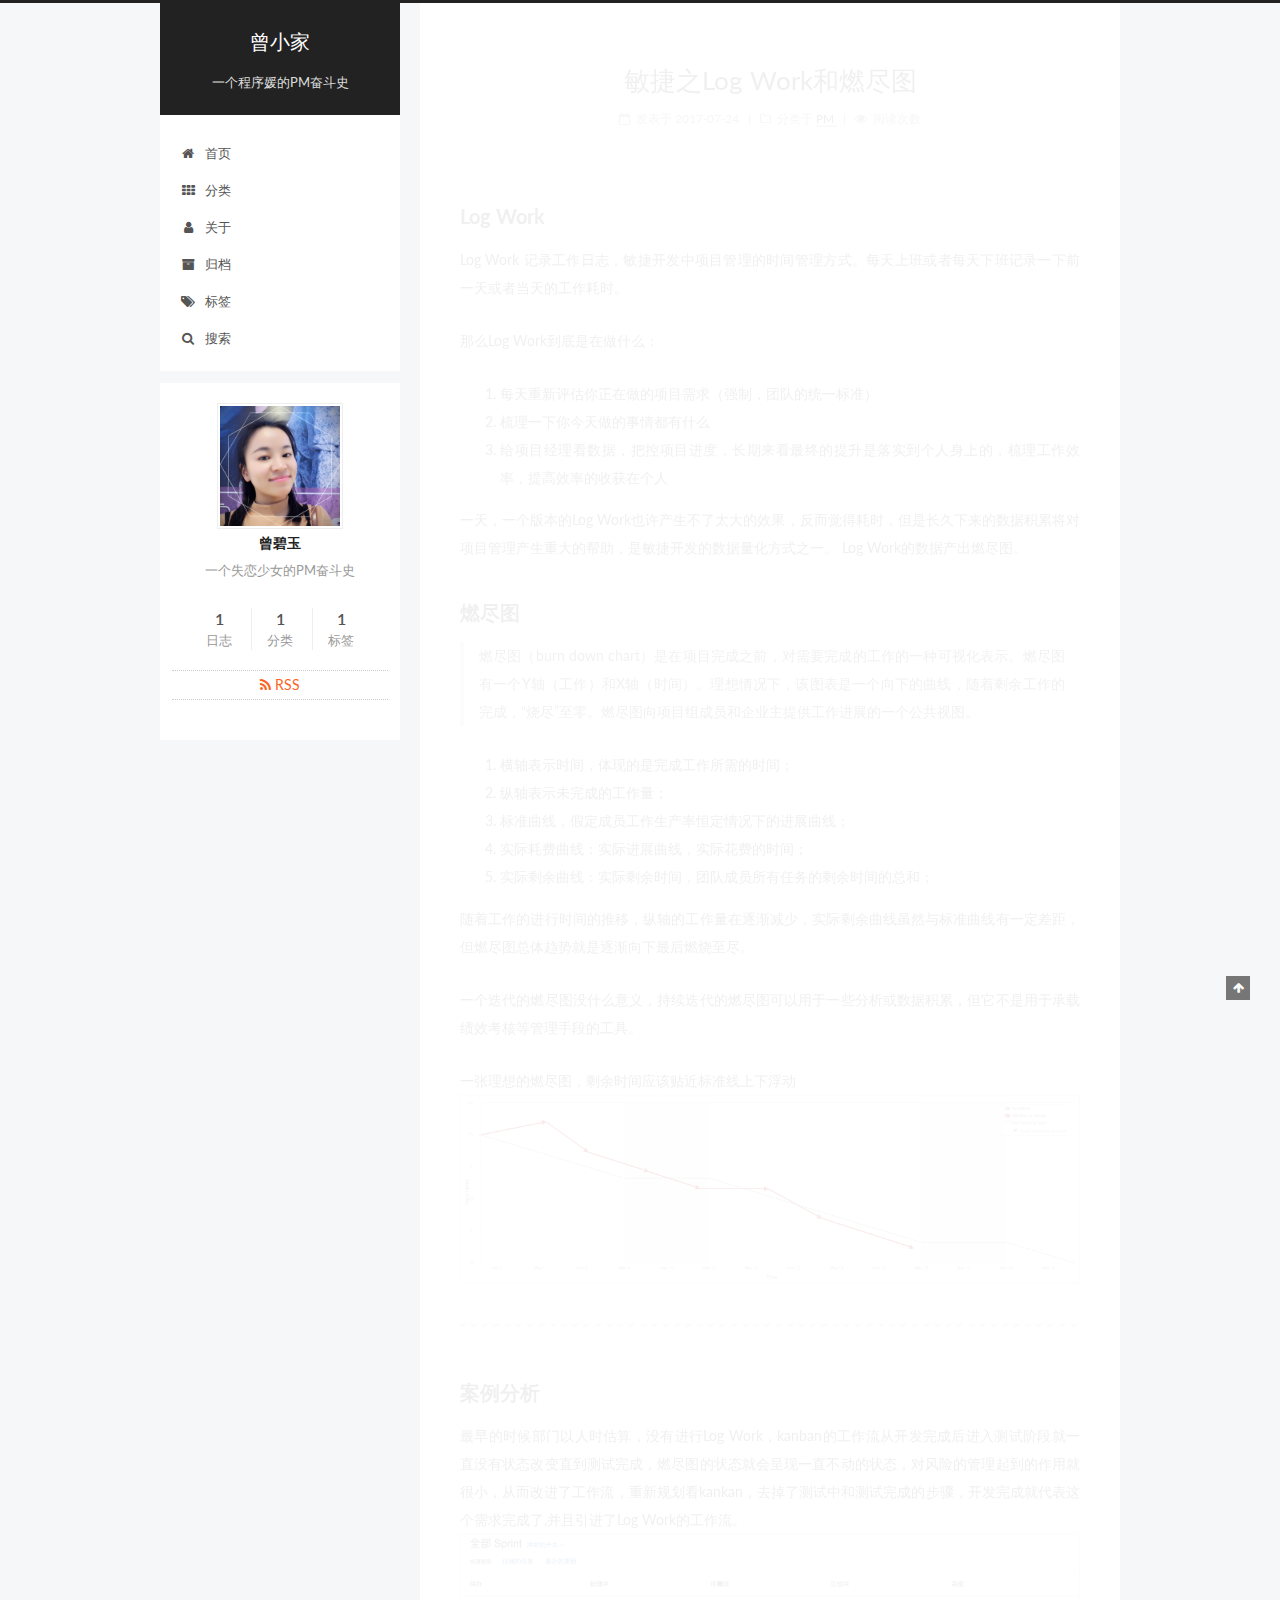
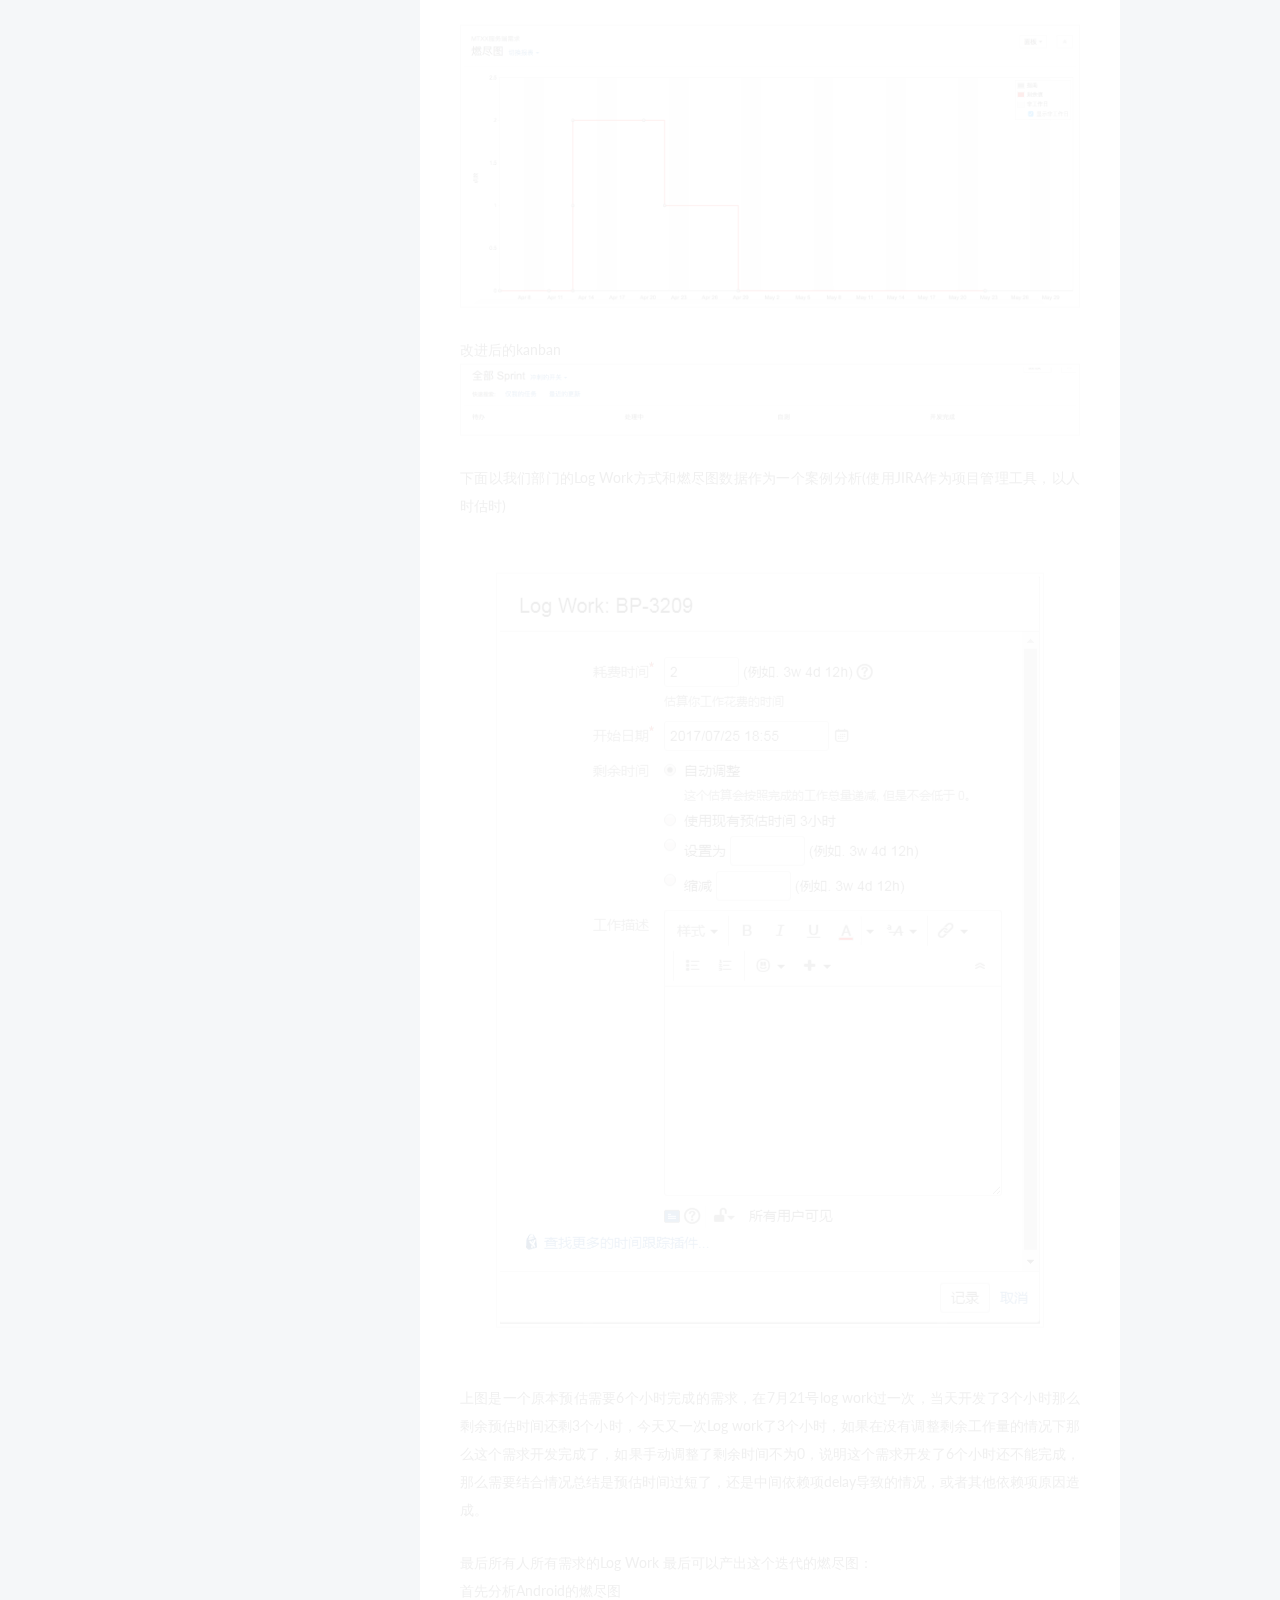
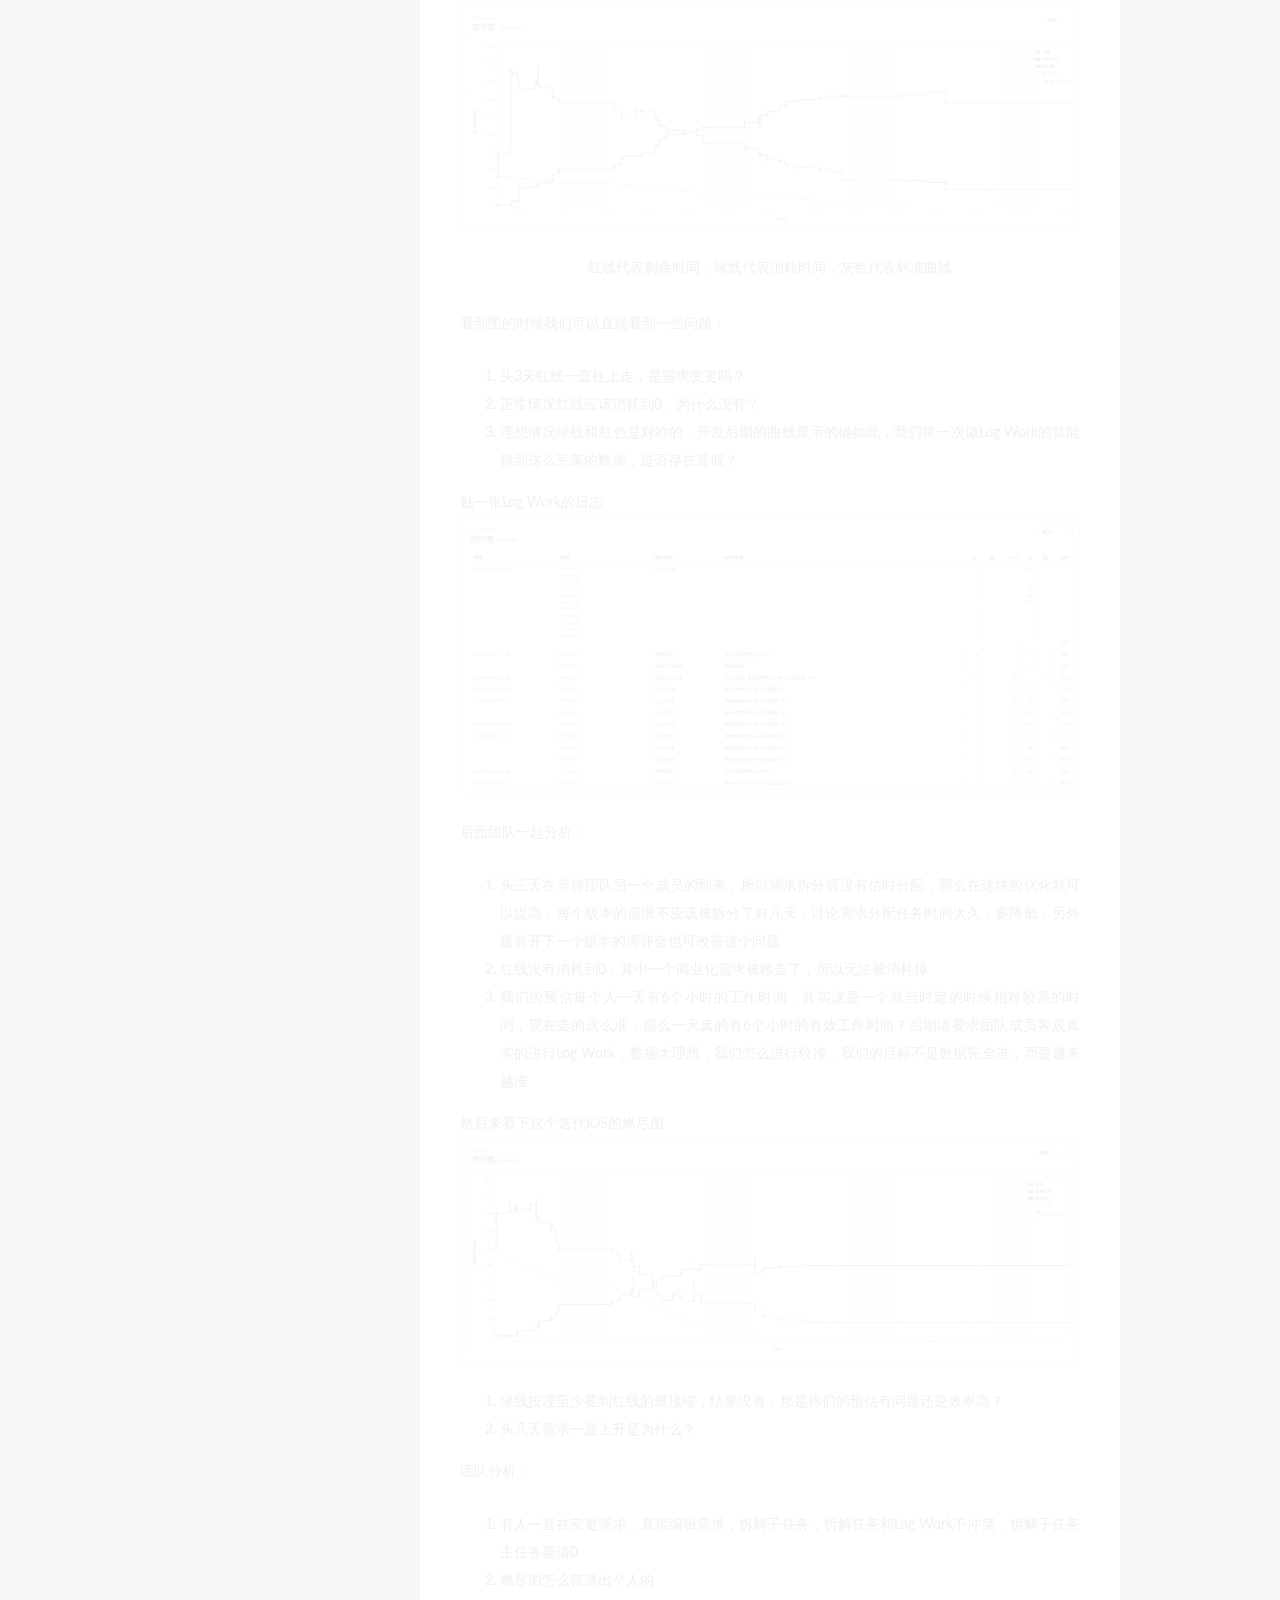
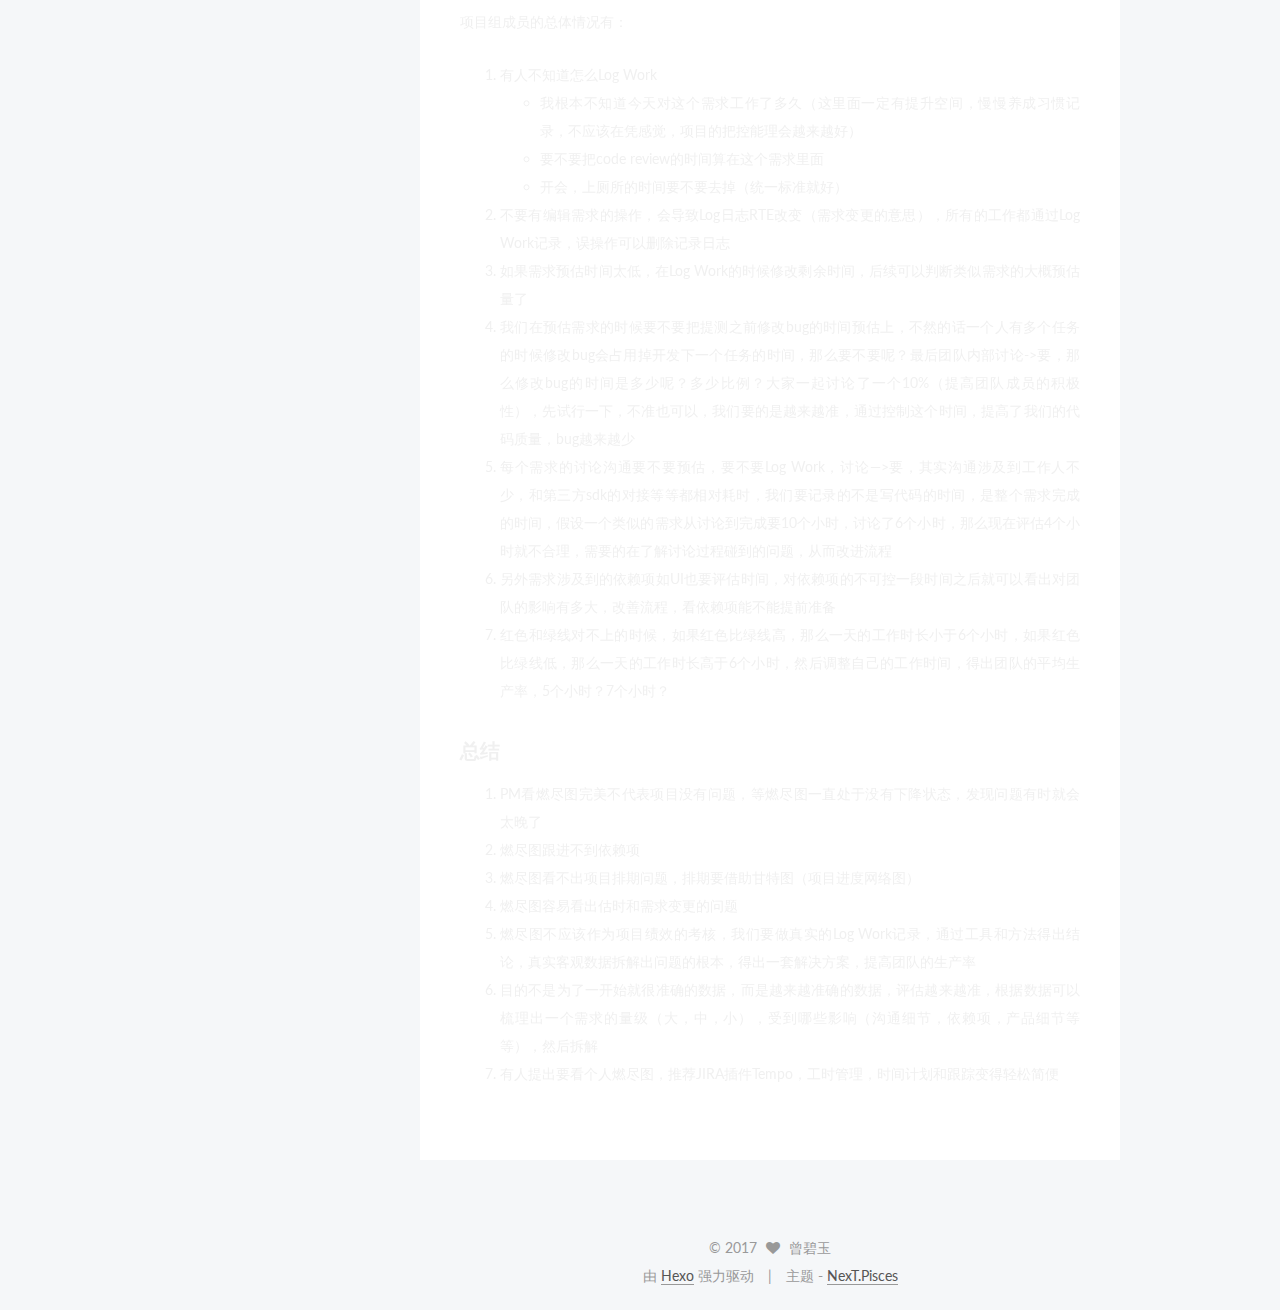
==== commit b0947297: "Site updated: 2017-07-26 08:31:22" ====
--- a/index.html
+++ b/index.html
@@ -450,7 +450,7 @@
 <p>一个迭代的燃尽图没什么意义，持续迭代的燃尽图可以用于一些分析或数据积累，但它不是用于承载绩效考核等管理手段的工具。</p>
 <p>一张理想的燃尽图，剩余时间应该贴近标准线上下浮动<br><img src="/images/1500987658768.jpg" alt="image"></p>
 <hr>
-<h2 id="案例分析"><a href="#案例分析" class="headerlink" title="案例分析"></a>案例分析</h2><p>下面以我们公司的Log Work方式和燃尽图数据作为一个案例分析(使用JIRA作为项目管理工具，以人时估时)</p>
+<h2 id="案例分析"><a href="#案例分析" class="headerlink" title="案例分析"></a>案例分析</h2><p>最早的时候部门以人时估算，没有进行Log Work，kanban的工作流从开发完成后进入测试阶段就一直没有状态改变直到测试完成，燃尽图的状态就会呈现一直不动的状态，对风险的管理起到的作用就很小，从而改进了工作流，重新规划看kankan，去掉了测试中和测试完成的步骤，开发完成就代表这个需求完成了,并且引进了Log Work的工作流。<br><img src="/images/1501028844618.png" alt="image"><br><img src="/images/1501028861756.png" alt="image"><br>改进后的kanban<br><img src="/images/1501029011058.png" alt="image"><br>下面以我们部门的Log Work方式和燃尽图数据作为一个案例分析(使用JIRA作为项目管理工具，以人时估时)</p>
 <p><div align="center"><br>     <img src="/images/1500996744538.png" alt="image"><br></div><br>上图是一个原本预估需要6个小时完成的需求，在7月21号log work过一次，当天开发了3个小时那么剩余预估时间还剩3个小时，今天又一次Log work了3个小时，如果在没有调整剩余工作量的情况下那么这个需求开发完成了，如果手动调整了剩余时间不为0，说明这个需求开发了6个小时还不能完成，那么需要结合情况总结是预估时间过短了，还是中间依赖项delay导致的情况，或者其他依赖项原因造成。</p>
 <p>最后所有人所有需求的Log  Work 最后可以产出这个迭代的燃尽图：<br>首先分析Android的燃尽图<br><img src="/images/1500996894578.png" alt="image"></p>
 <p><div align="center">红线代表剩余时间，绿线代表消耗时间，灰色代表标准曲线</div><br>看到图的时候我们可以直观看到一些问题：</p>
--- a/css/main.css
+++ b/css/main.css
@@ -1679,7 +1679,7 @@
   width: 4px;
   height: 4px;
   border-radius: 50%;
-  background: #cdb3de;
+  background: #c9ffc3;
 }
 .links-of-blogroll {
   font-size: 13px;
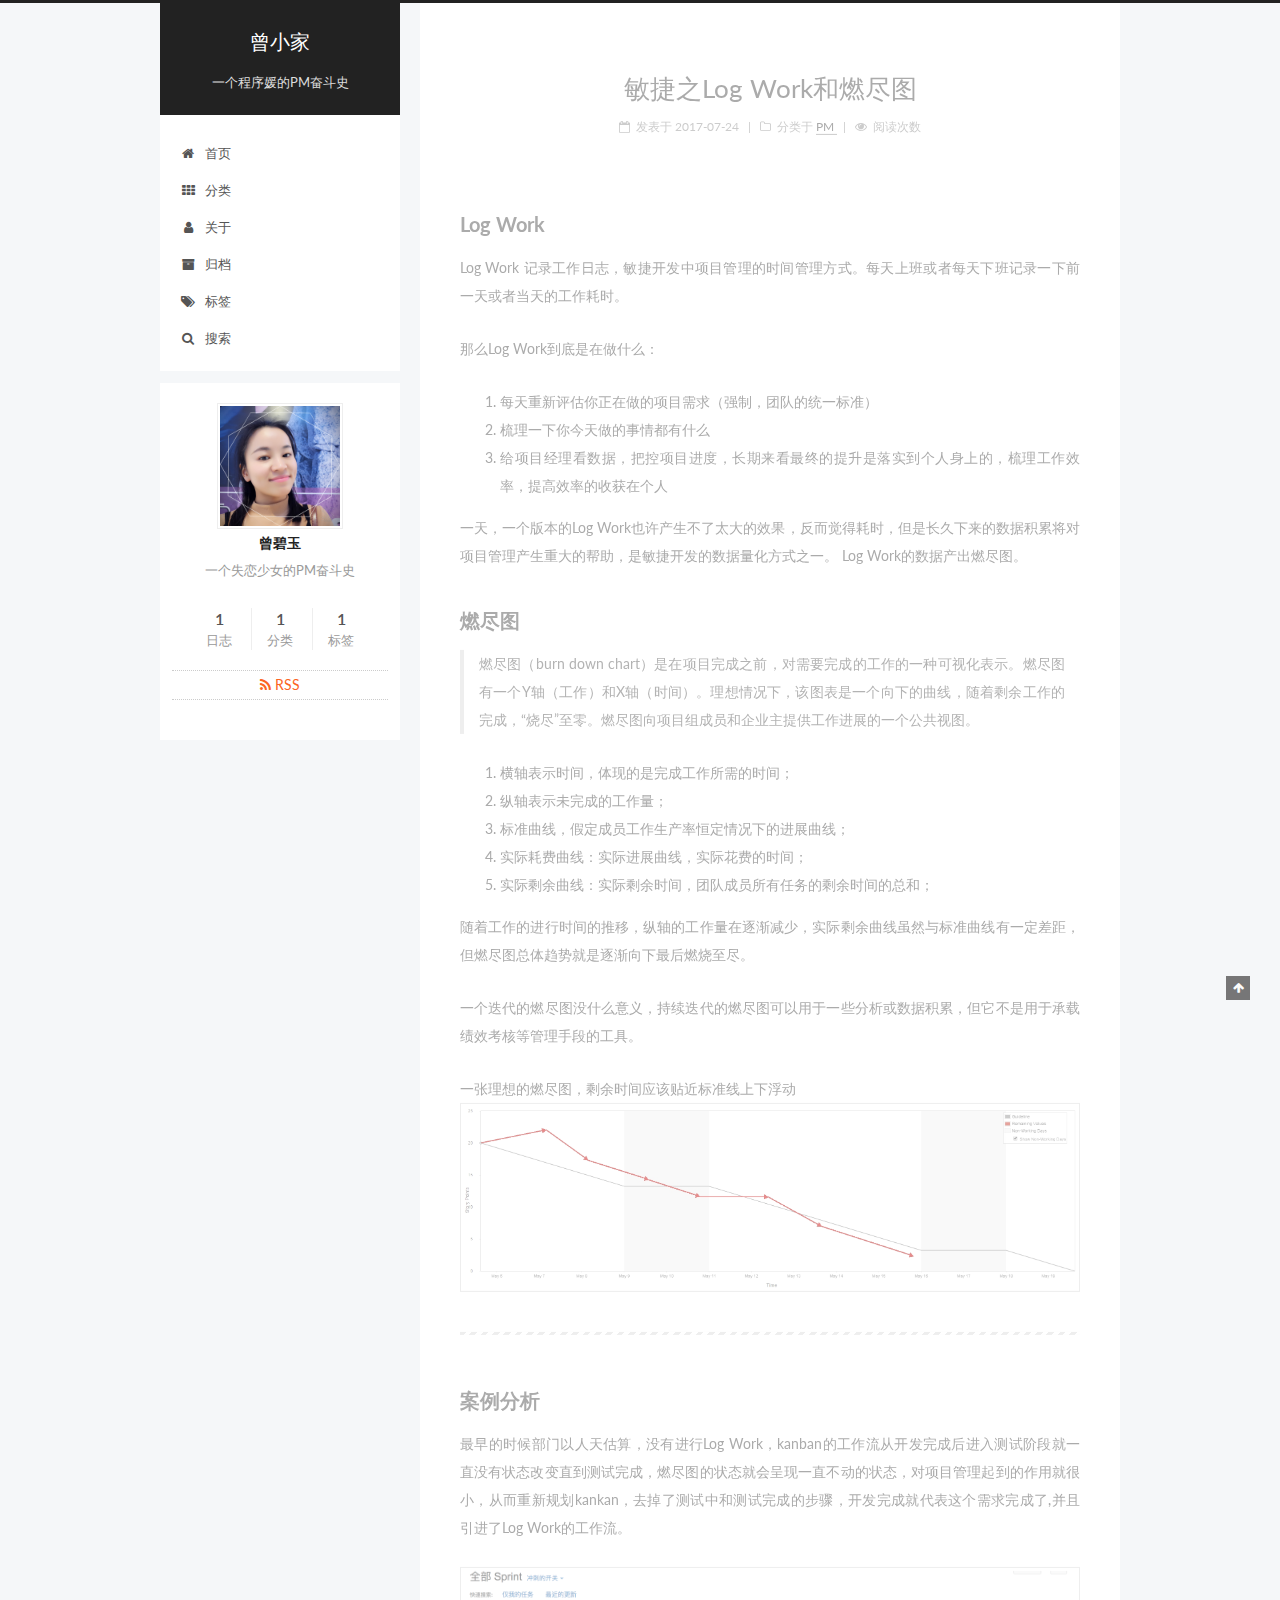
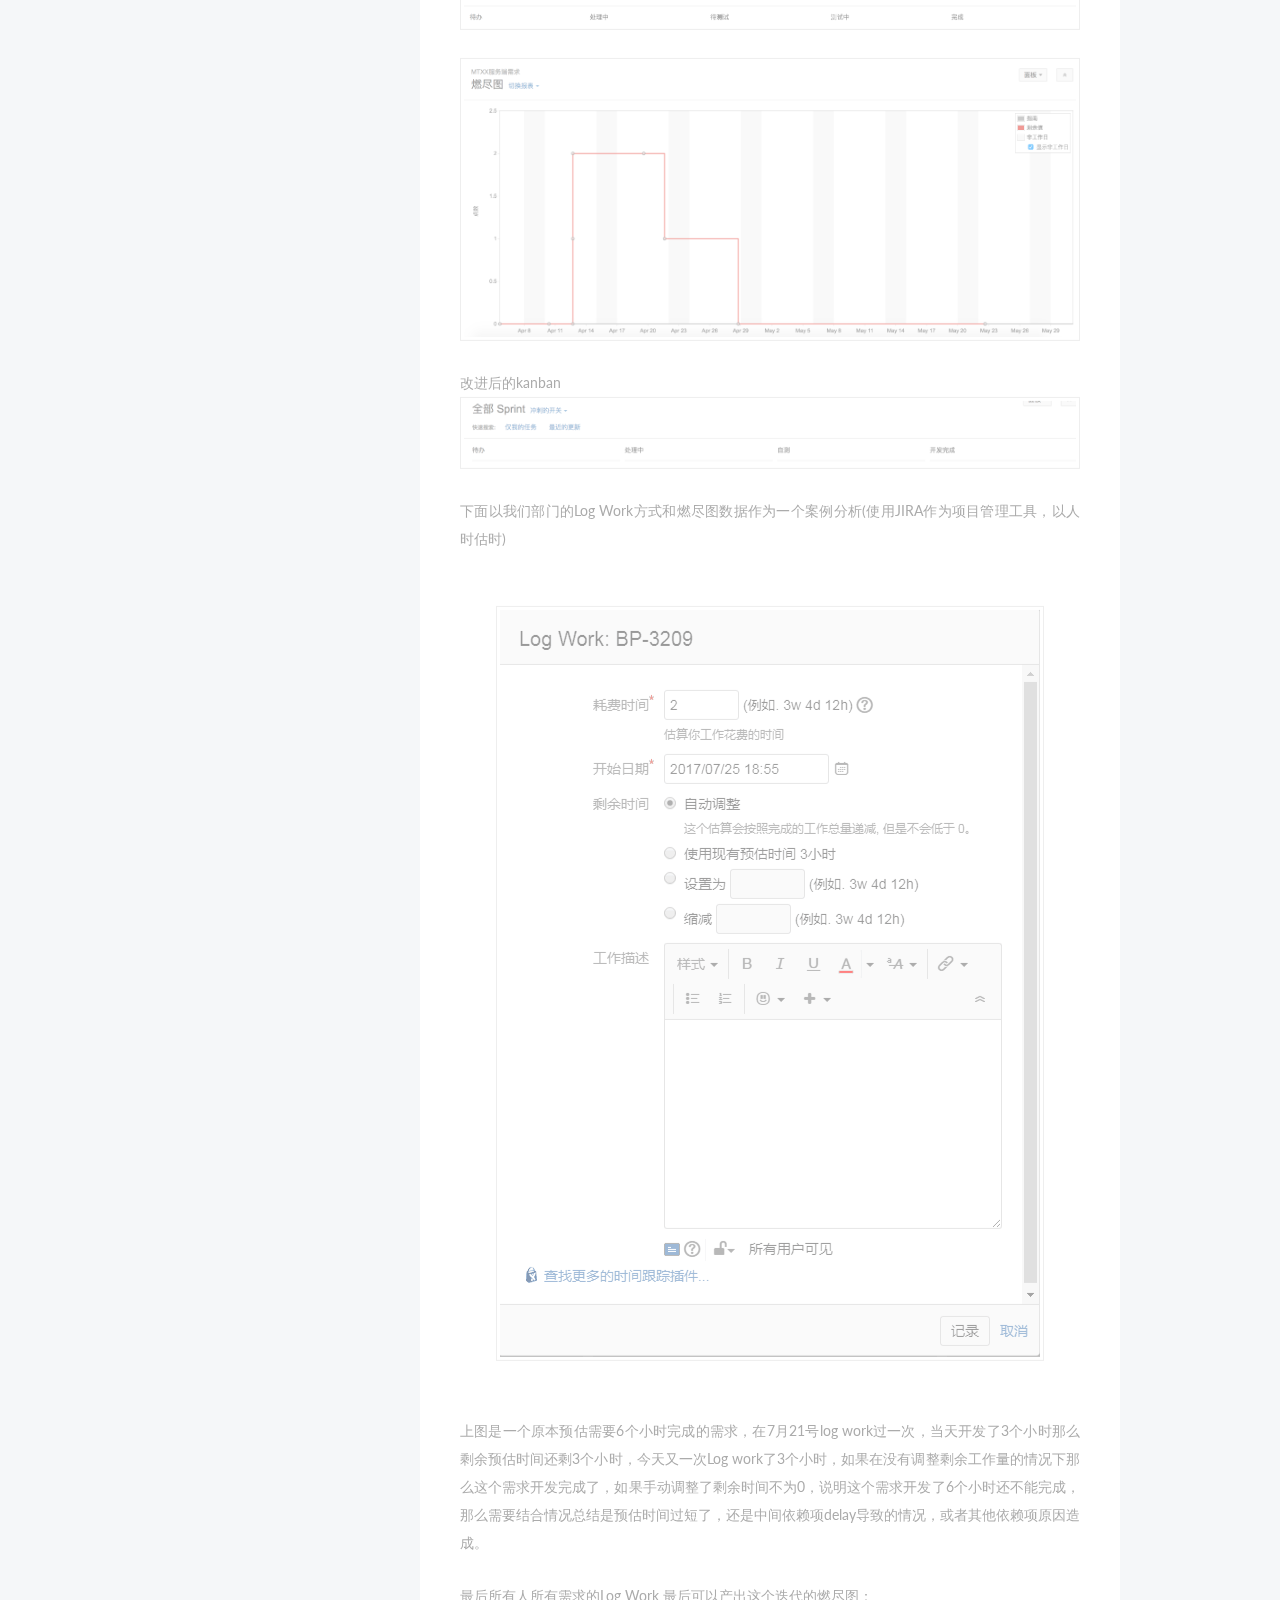
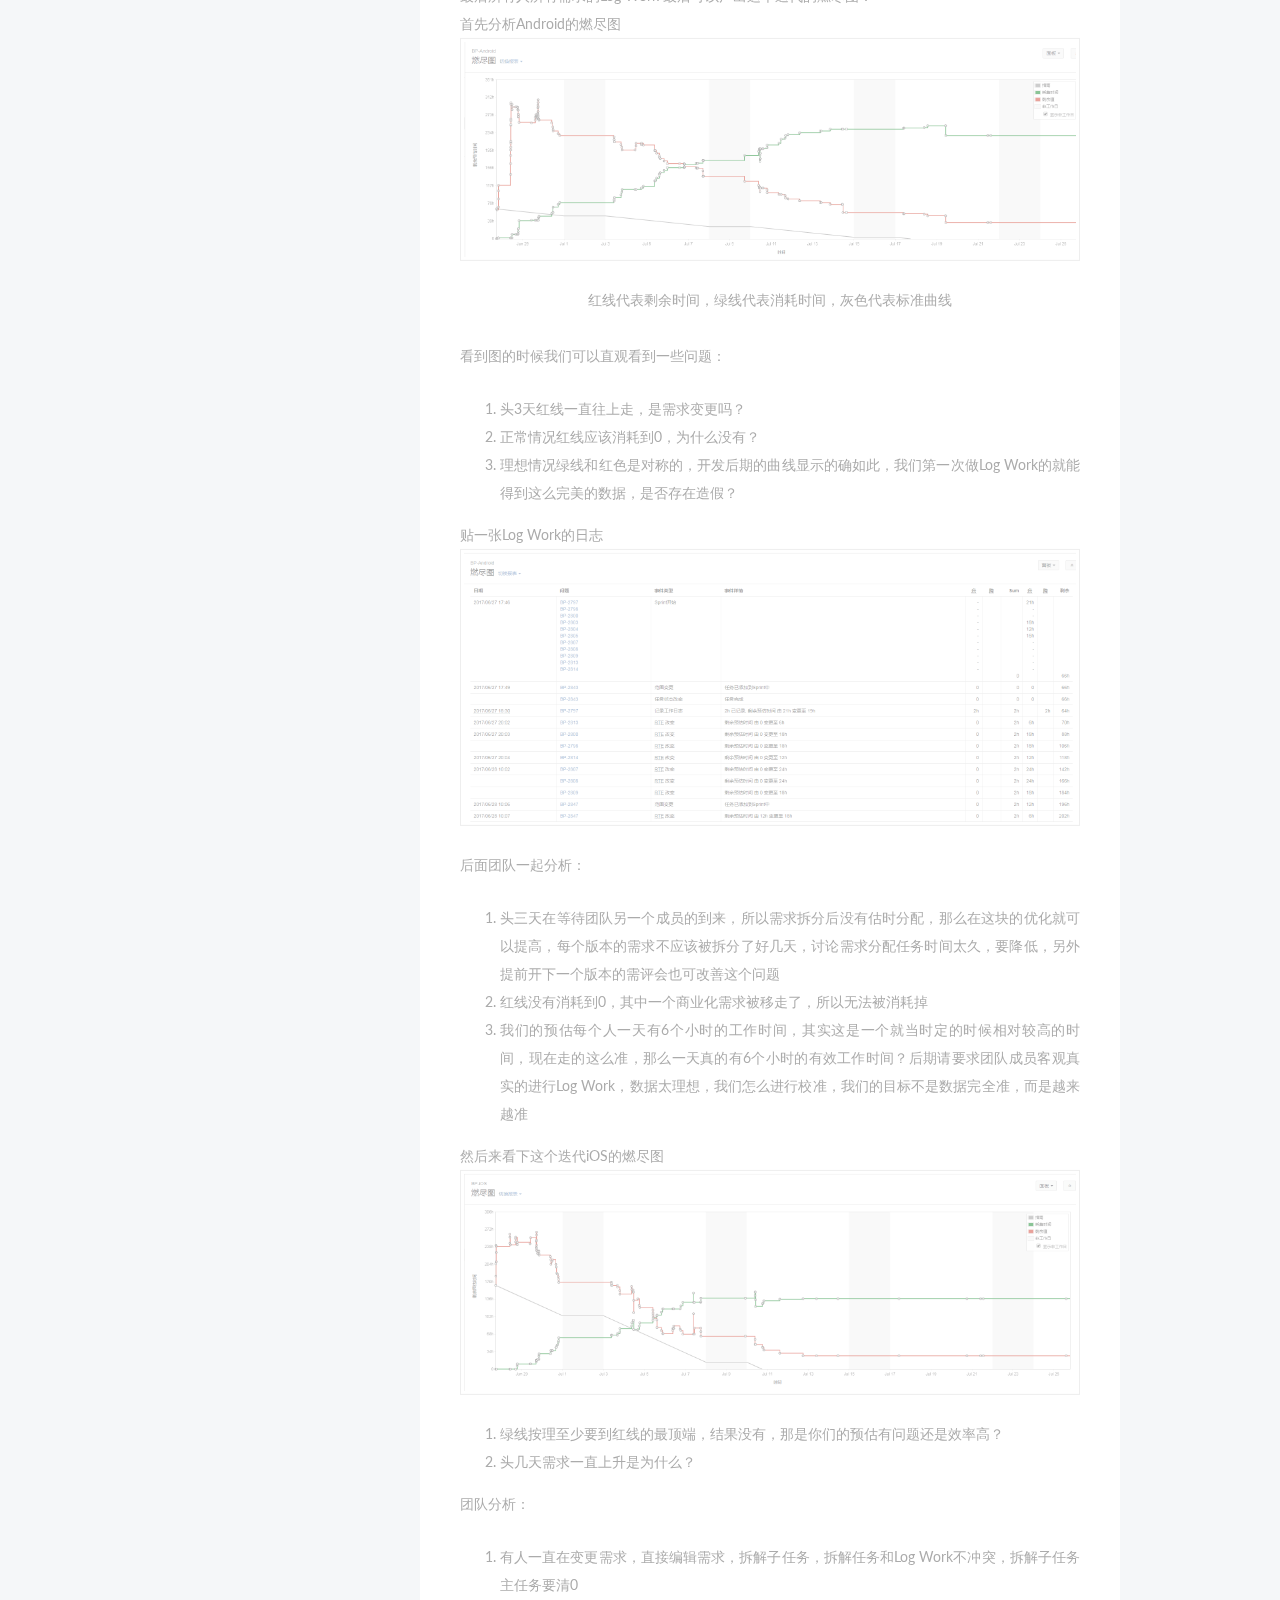
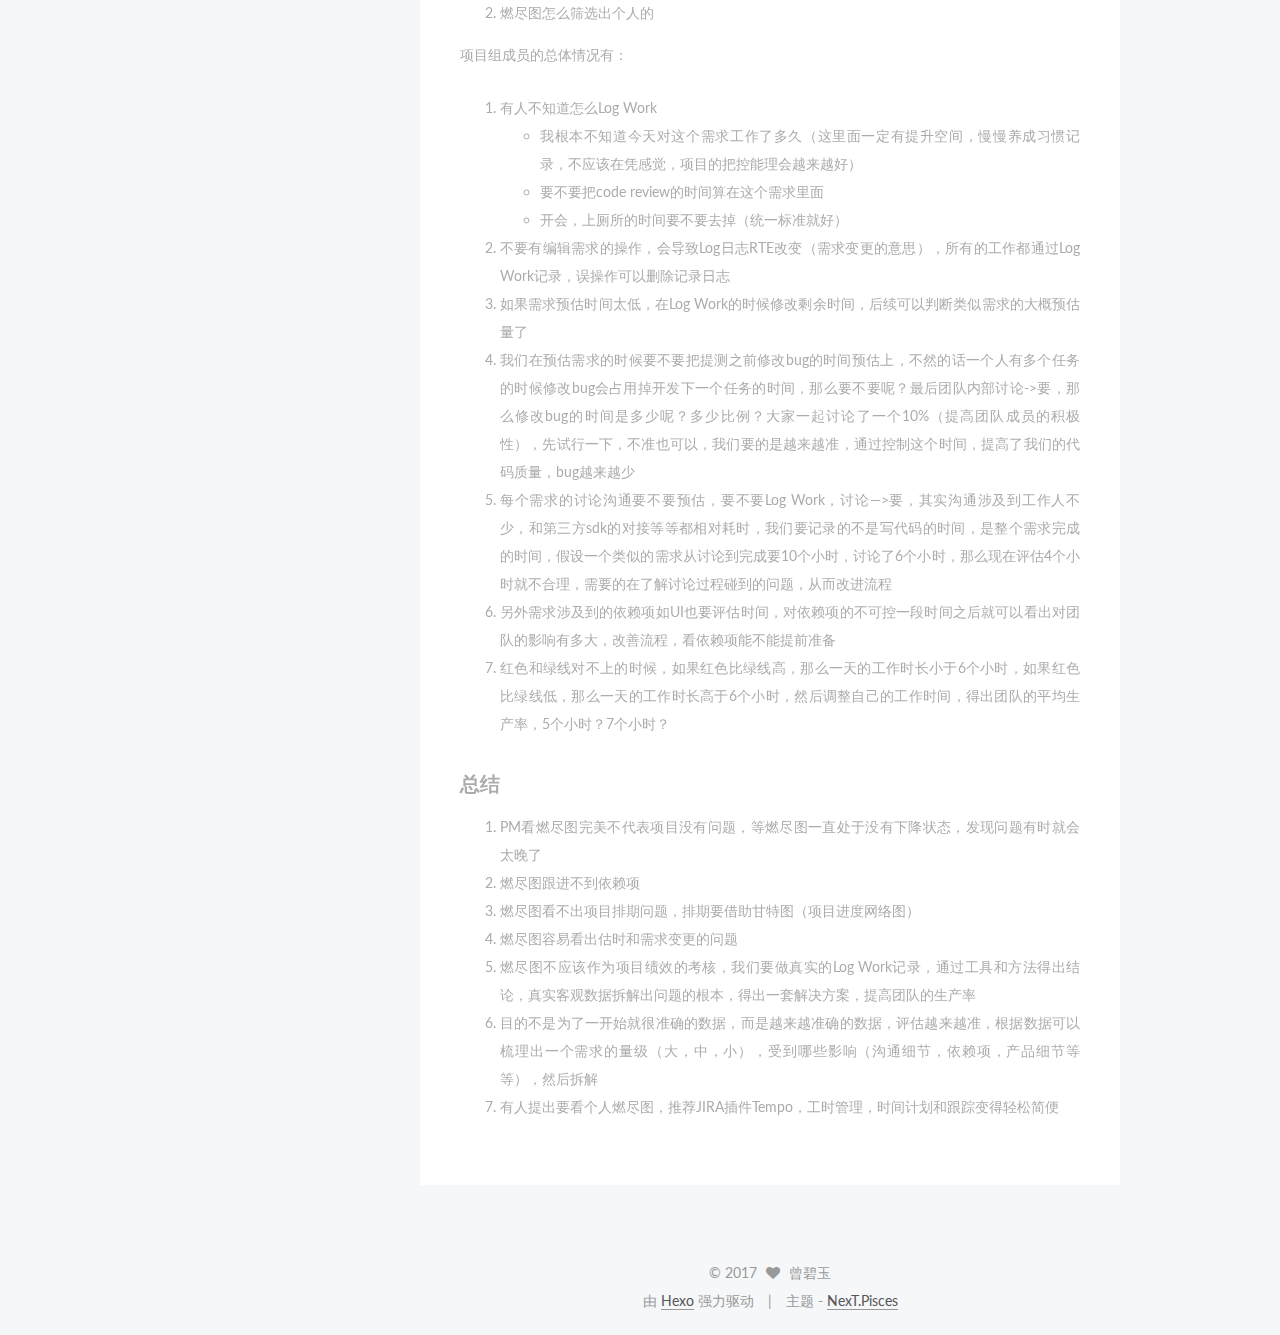
==== commit 6720bc7f: "Site updated: 2017-07-26 08:34:43" ====
--- a/index.html
+++ b/index.html
@@ -450,7 +450,8 @@
 <p>一个迭代的燃尽图没什么意义，持续迭代的燃尽图可以用于一些分析或数据积累，但它不是用于承载绩效考核等管理手段的工具。</p>
 <p>一张理想的燃尽图，剩余时间应该贴近标准线上下浮动<br><img src="/images/1500987658768.jpg" alt="image"></p>
 <hr>
-<h2 id="案例分析"><a href="#案例分析" class="headerlink" title="案例分析"></a>案例分析</h2><p>最早的时候部门以人时估算，没有进行Log Work，kanban的工作流从开发完成后进入测试阶段就一直没有状态改变直到测试完成，燃尽图的状态就会呈现一直不动的状态，对风险的管理起到的作用就很小，从而改进了工作流，重新规划看kankan，去掉了测试中和测试完成的步骤，开发完成就代表这个需求完成了,并且引进了Log Work的工作流。<br><img src="/images/1501028844618.png" alt="image"><br><img src="/images/1501028861756.png" alt="image"><br>改进后的kanban<br><img src="/images/1501029011058.png" alt="image"><br>下面以我们部门的Log Work方式和燃尽图数据作为一个案例分析(使用JIRA作为项目管理工具，以人时估时)</p>
+<h2 id="案例分析"><a href="#案例分析" class="headerlink" title="案例分析"></a>案例分析</h2><p>最早的时候部门以人天估算，没有进行Log Work，kanban的工作流从开发完成后进入测试阶段就一直没有状态改变直到测试完成，燃尽图的状态就会呈现一直不动的状态，对项目管理起到的作用就很小，从而重新规划kankan，去掉了测试中和测试完成的步骤，开发完成就代表这个需求完成了,并且引进了Log Work的工作流。</p>
+<p><img src="/images/1501028844618.png" alt="image"><br><img src="/images/1501028861756.png" alt="image"><br>改进后的kanban<br><img src="/images/1501029011058.png" alt="image"><br>下面以我们部门的Log Work方式和燃尽图数据作为一个案例分析(使用JIRA作为项目管理工具，以人时估时)</p>
 <p><div align="center"><br>     <img src="/images/1500996744538.png" alt="image"><br></div><br>上图是一个原本预估需要6个小时完成的需求，在7月21号log work过一次，当天开发了3个小时那么剩余预估时间还剩3个小时，今天又一次Log work了3个小时，如果在没有调整剩余工作量的情况下那么这个需求开发完成了，如果手动调整了剩余时间不为0，说明这个需求开发了6个小时还不能完成，那么需要结合情况总结是预估时间过短了，还是中间依赖项delay导致的情况，或者其他依赖项原因造成。</p>
 <p>最后所有人所有需求的Log  Work 最后可以产出这个迭代的燃尽图：<br>首先分析Android的燃尽图<br><img src="/images/1500996894578.png" alt="image"></p>
 <p><div align="center">红线代表剩余时间，绿线代表消耗时间，灰色代表标准曲线</div><br>看到图的时候我们可以直观看到一些问题：</p>
--- a/css/main.css
+++ b/css/main.css
@@ -1679,7 +1679,7 @@
   width: 4px;
   height: 4px;
   border-radius: 50%;
-  background: #c9ffc3;
+  background: #1f209d;
 }
 .links-of-blogroll {
   font-size: 13px;
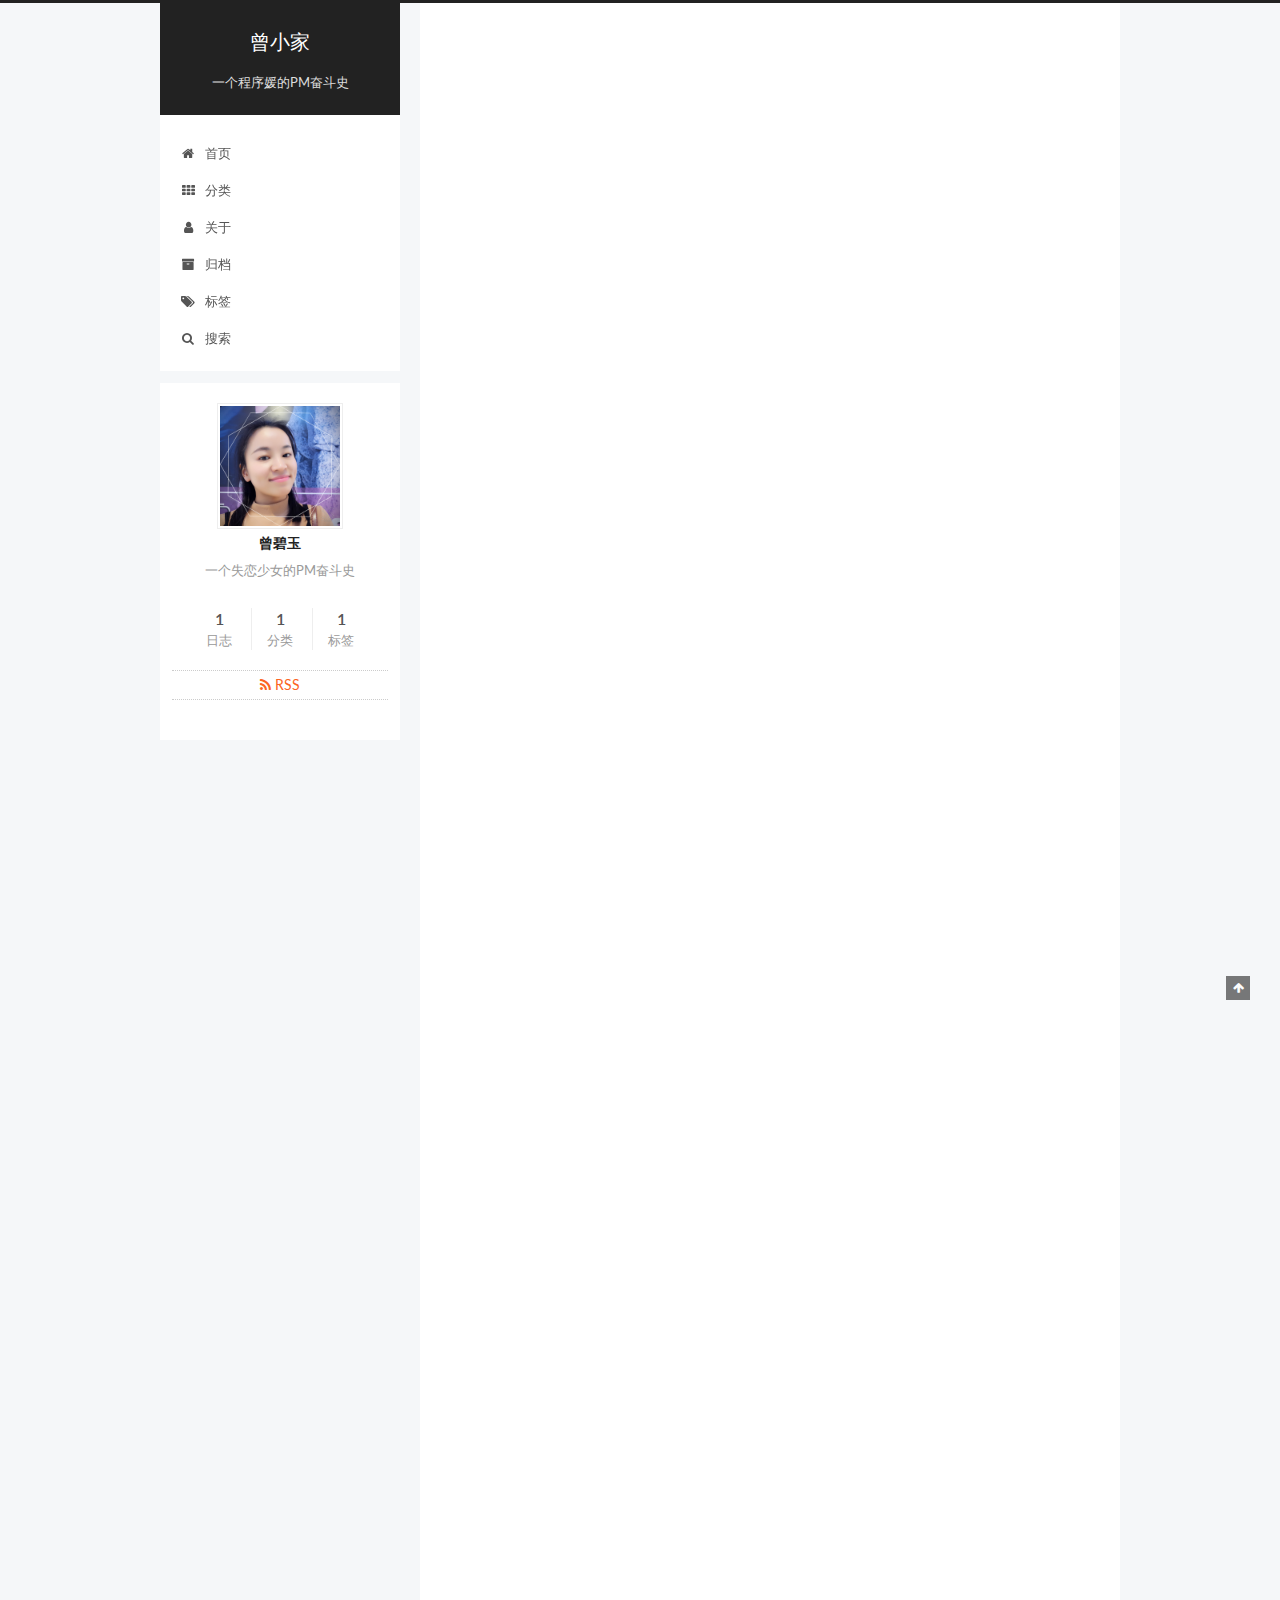
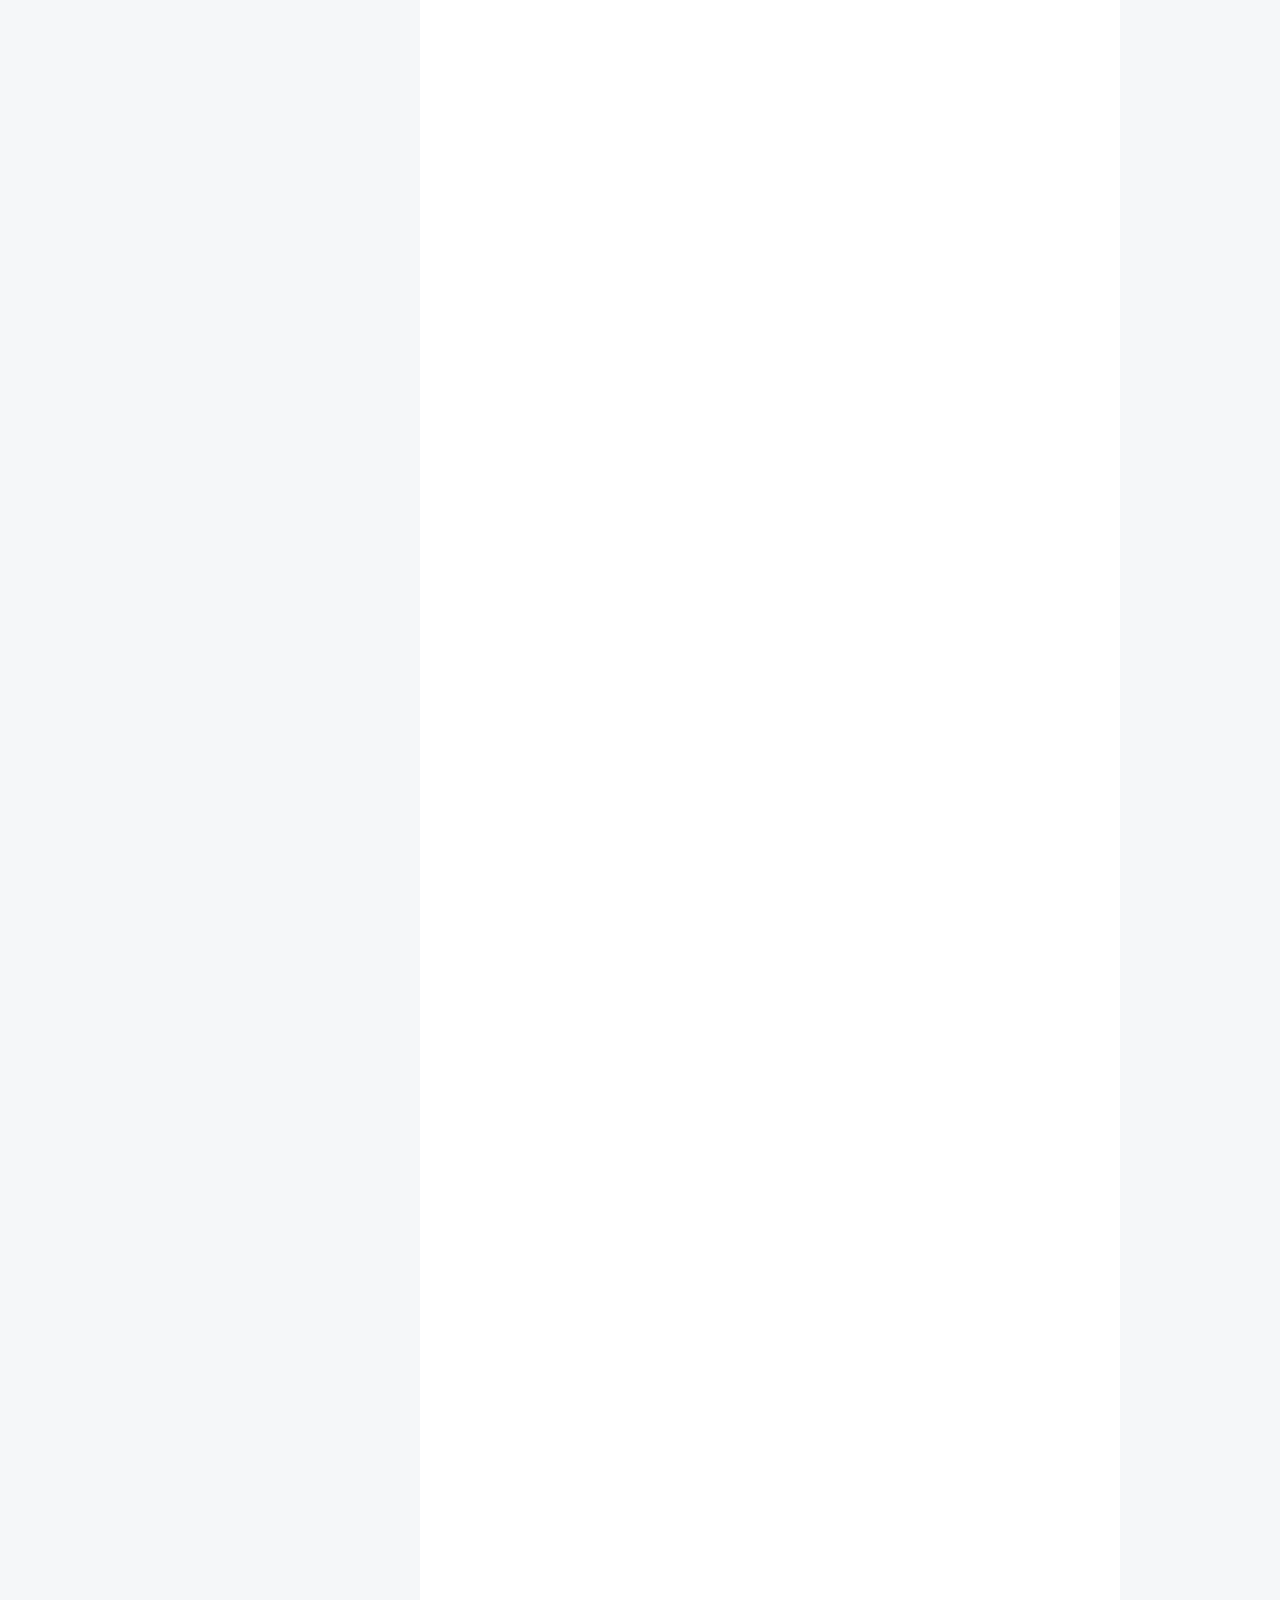
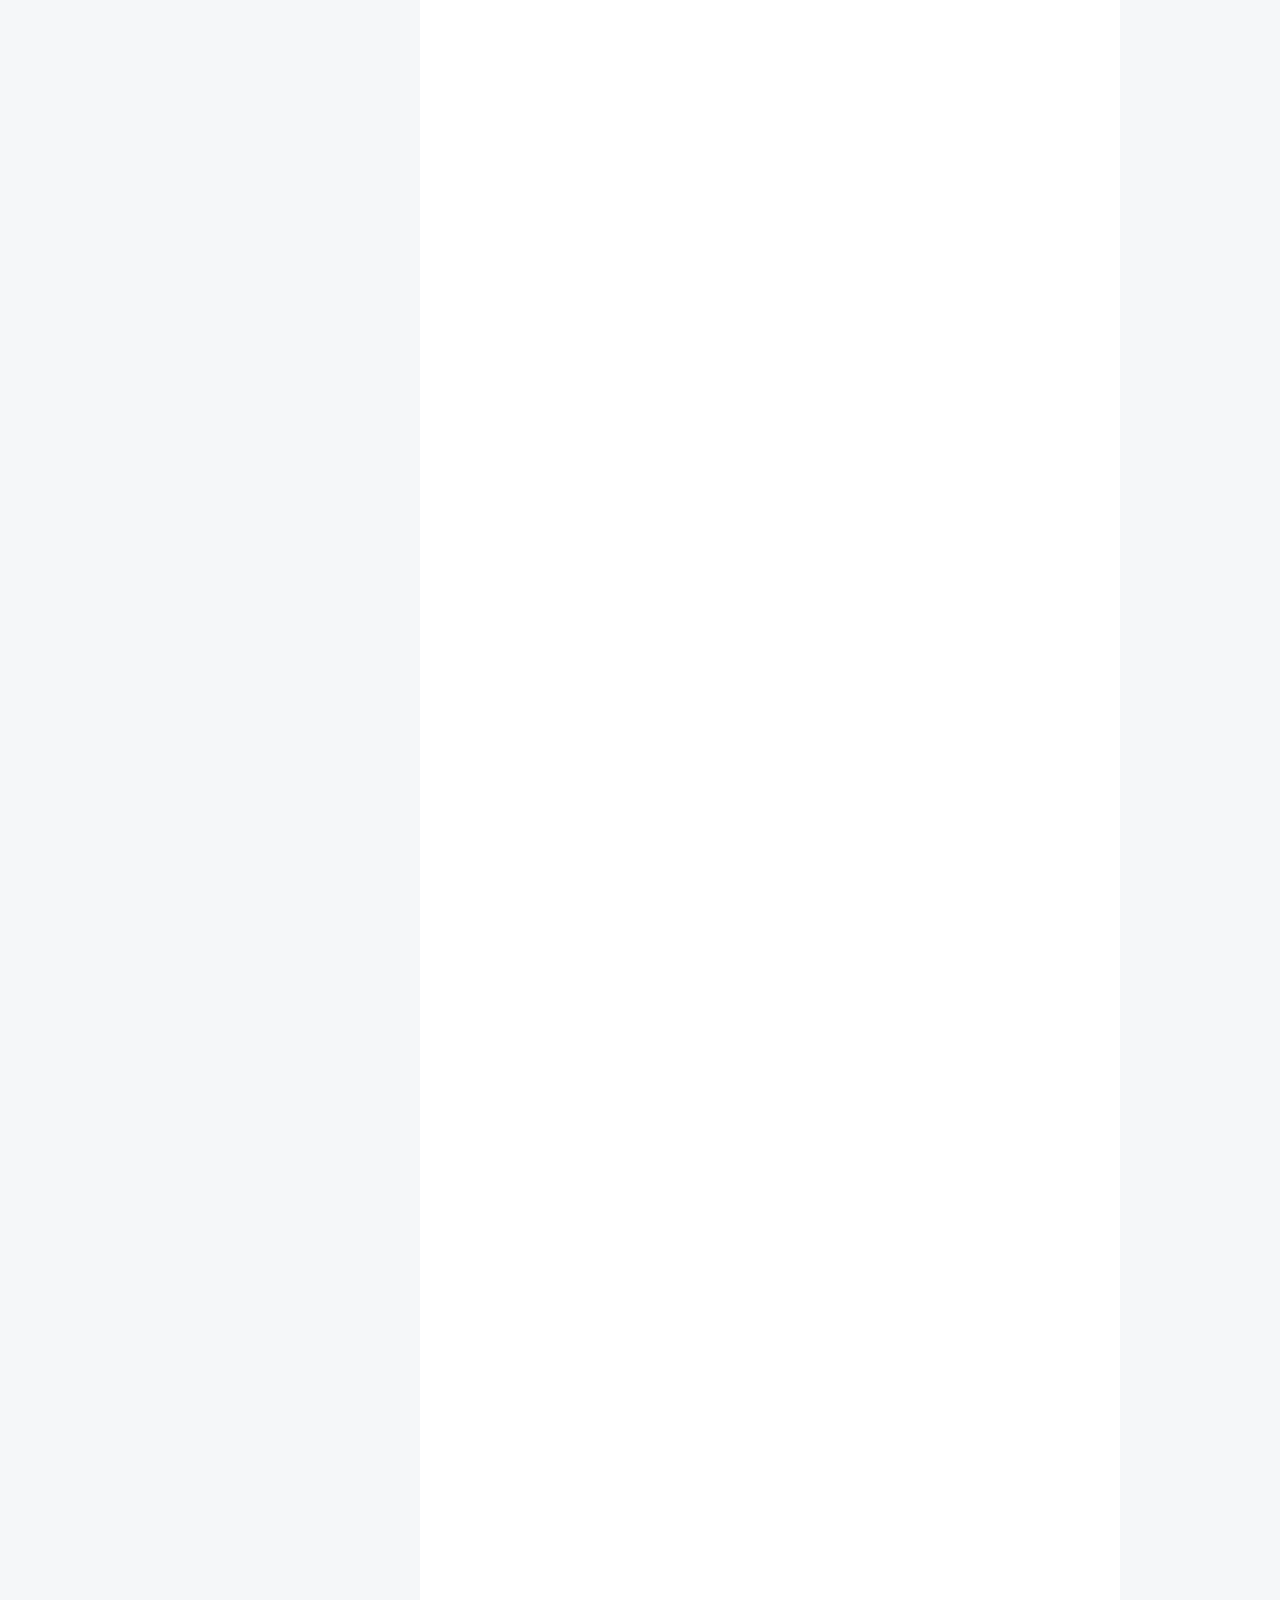
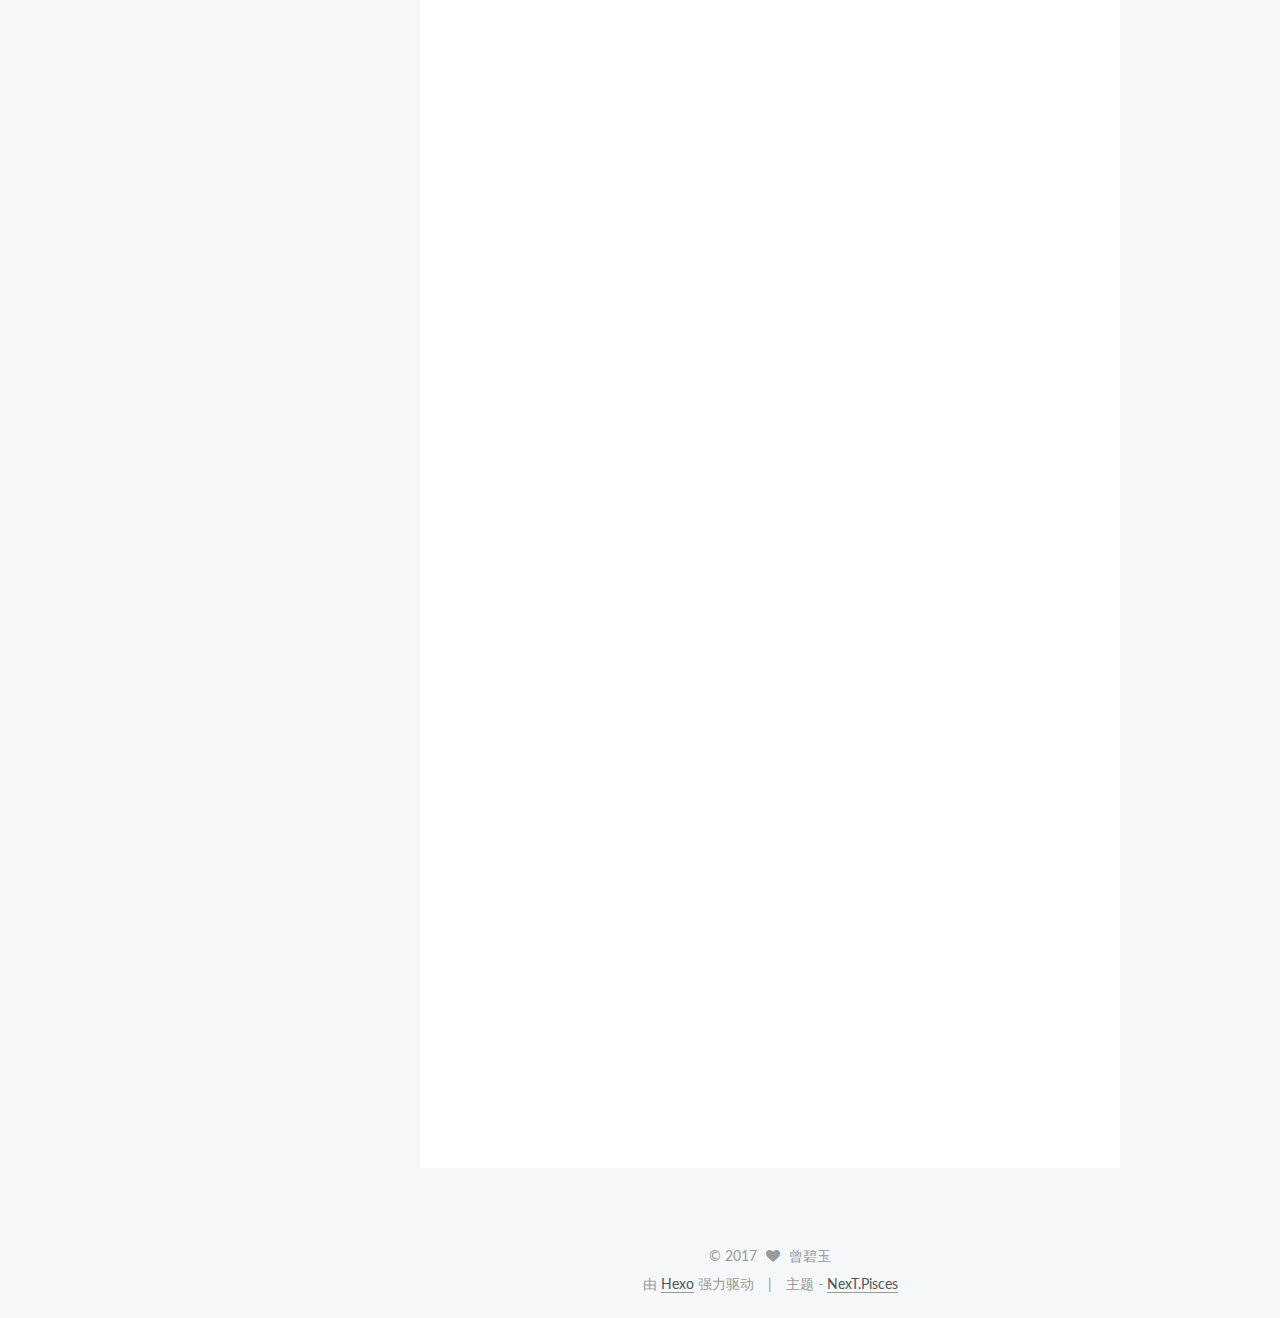
==== commit ffcf40bf: "Site updated: 2017-07-26 08:50:03" ====
--- a/index.html
+++ b/index.html
@@ -451,7 +451,7 @@
 <p>一张理想的燃尽图，剩余时间应该贴近标准线上下浮动<br><img src="/images/1500987658768.jpg" alt="image"></p>
 <hr>
 <h2 id="案例分析"><a href="#案例分析" class="headerlink" title="案例分析"></a>案例分析</h2><p>最早的时候部门以人天估算，没有进行Log Work，kanban的工作流从开发完成后进入测试阶段就一直没有状态改变直到测试完成，燃尽图的状态就会呈现一直不动的状态，对项目管理起到的作用就很小，从而重新规划kankan，去掉了测试中和测试完成的步骤，开发完成就代表这个需求完成了,并且引进了Log Work的工作流。</p>
-<p><img src="/images/1501028844618.png" alt="image"><br><img src="/images/1501028861756.png" alt="image"><br>改进后的kanban<br><img src="/images/1501029011058.png" alt="image"><br>下面以我们部门的Log Work方式和燃尽图数据作为一个案例分析(使用JIRA作为项目管理工具，以人时估时)</p>
+<p><img src="/images/1501028844618.png" alt="image"><br><img src="/images/1501030158470.png" alt="image"><br>改进后的kanban<br><img src="/images/1501029011058.png" alt="image"><br>下面以我们部门的Log Work方式和燃尽图数据作为一个案例分析(使用JIRA作为项目管理工具，以人时估时)</p>
 <p><div align="center"><br>     <img src="/images/1500996744538.png" alt="image"><br></div><br>上图是一个原本预估需要6个小时完成的需求，在7月21号log work过一次，当天开发了3个小时那么剩余预估时间还剩3个小时，今天又一次Log work了3个小时，如果在没有调整剩余工作量的情况下那么这个需求开发完成了，如果手动调整了剩余时间不为0，说明这个需求开发了6个小时还不能完成，那么需要结合情况总结是预估时间过短了，还是中间依赖项delay导致的情况，或者其他依赖项原因造成。</p>
 <p>最后所有人所有需求的Log  Work 最后可以产出这个迭代的燃尽图：<br>首先分析Android的燃尽图<br><img src="/images/1500996894578.png" alt="image"></p>
 <p><div align="center">红线代表剩余时间，绿线代表消耗时间，灰色代表标准曲线</div><br>看到图的时候我们可以直观看到一些问题：</p>
--- a/css/main.css
+++ b/css/main.css
@@ -1679,7 +1679,7 @@
   width: 4px;
   height: 4px;
   border-radius: 50%;
-  background: #1f209d;
+  background: #eca604;
 }
 .links-of-blogroll {
   font-size: 13px;
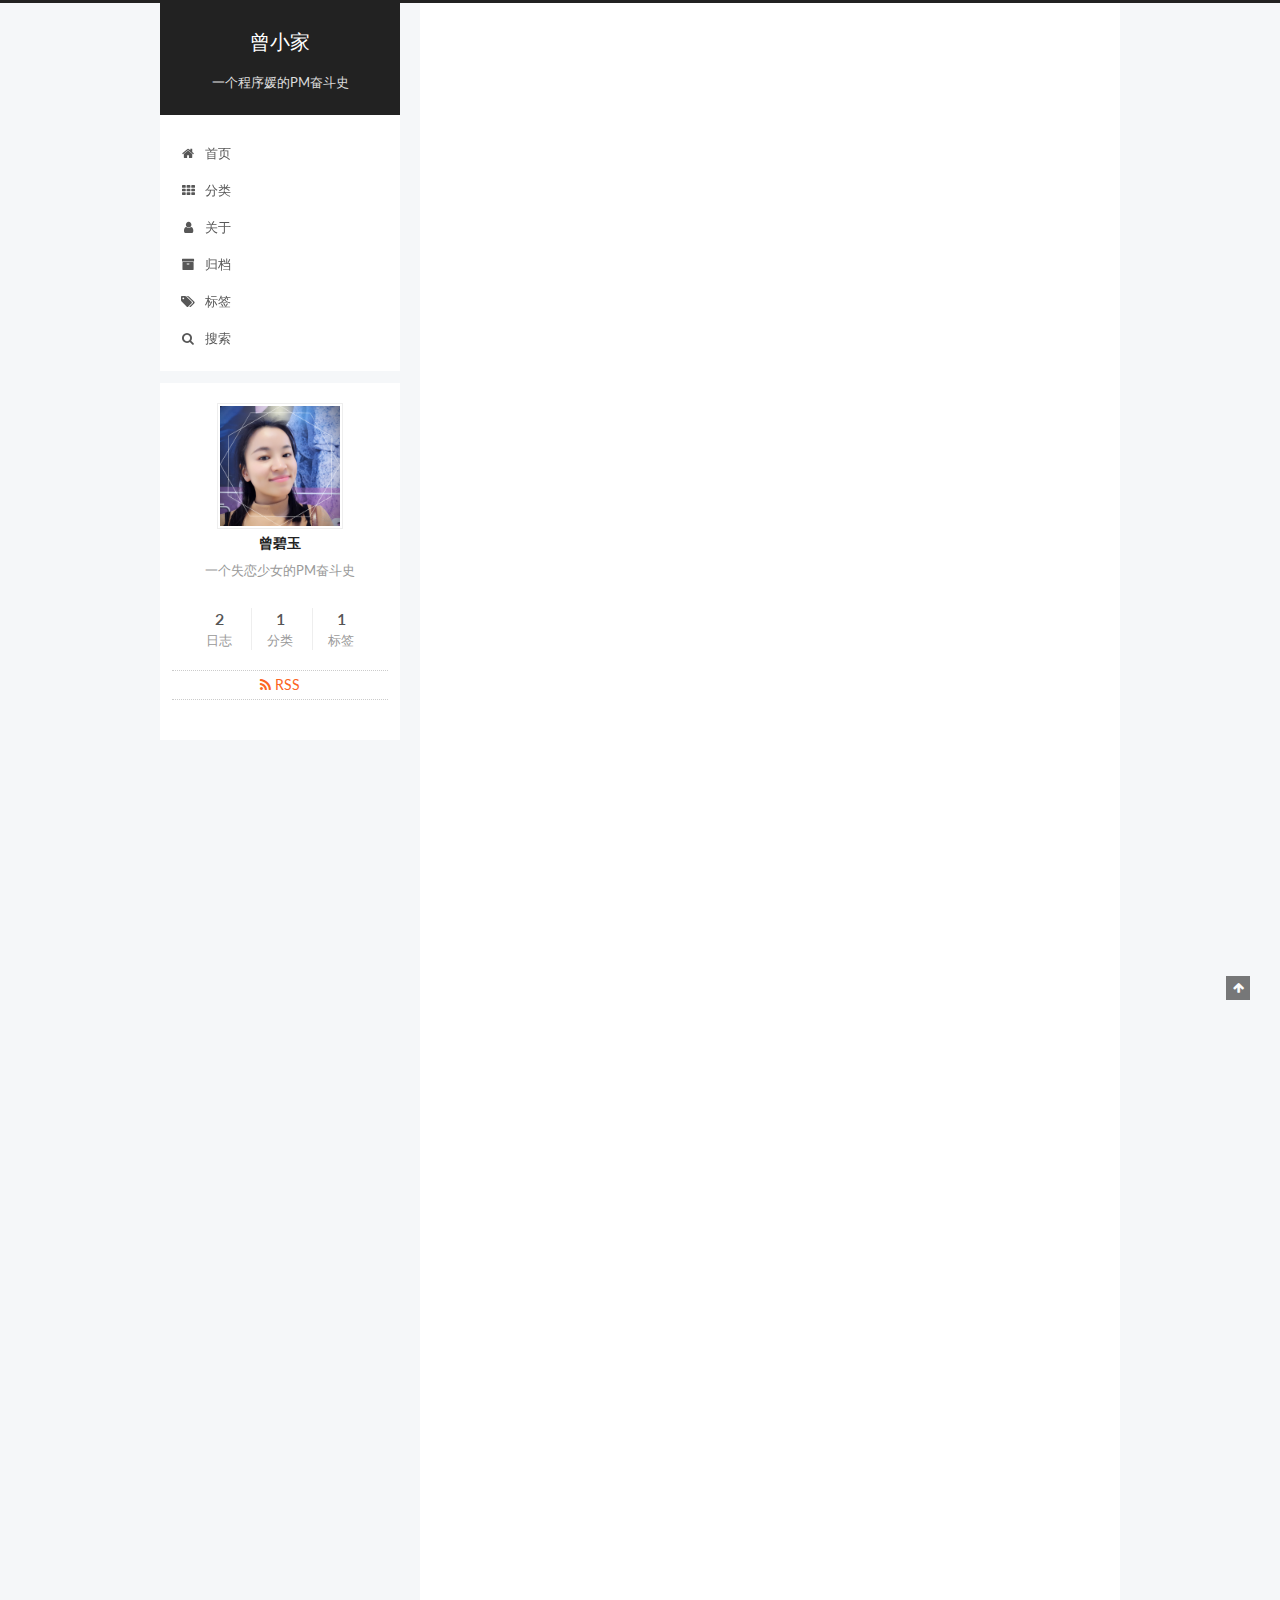
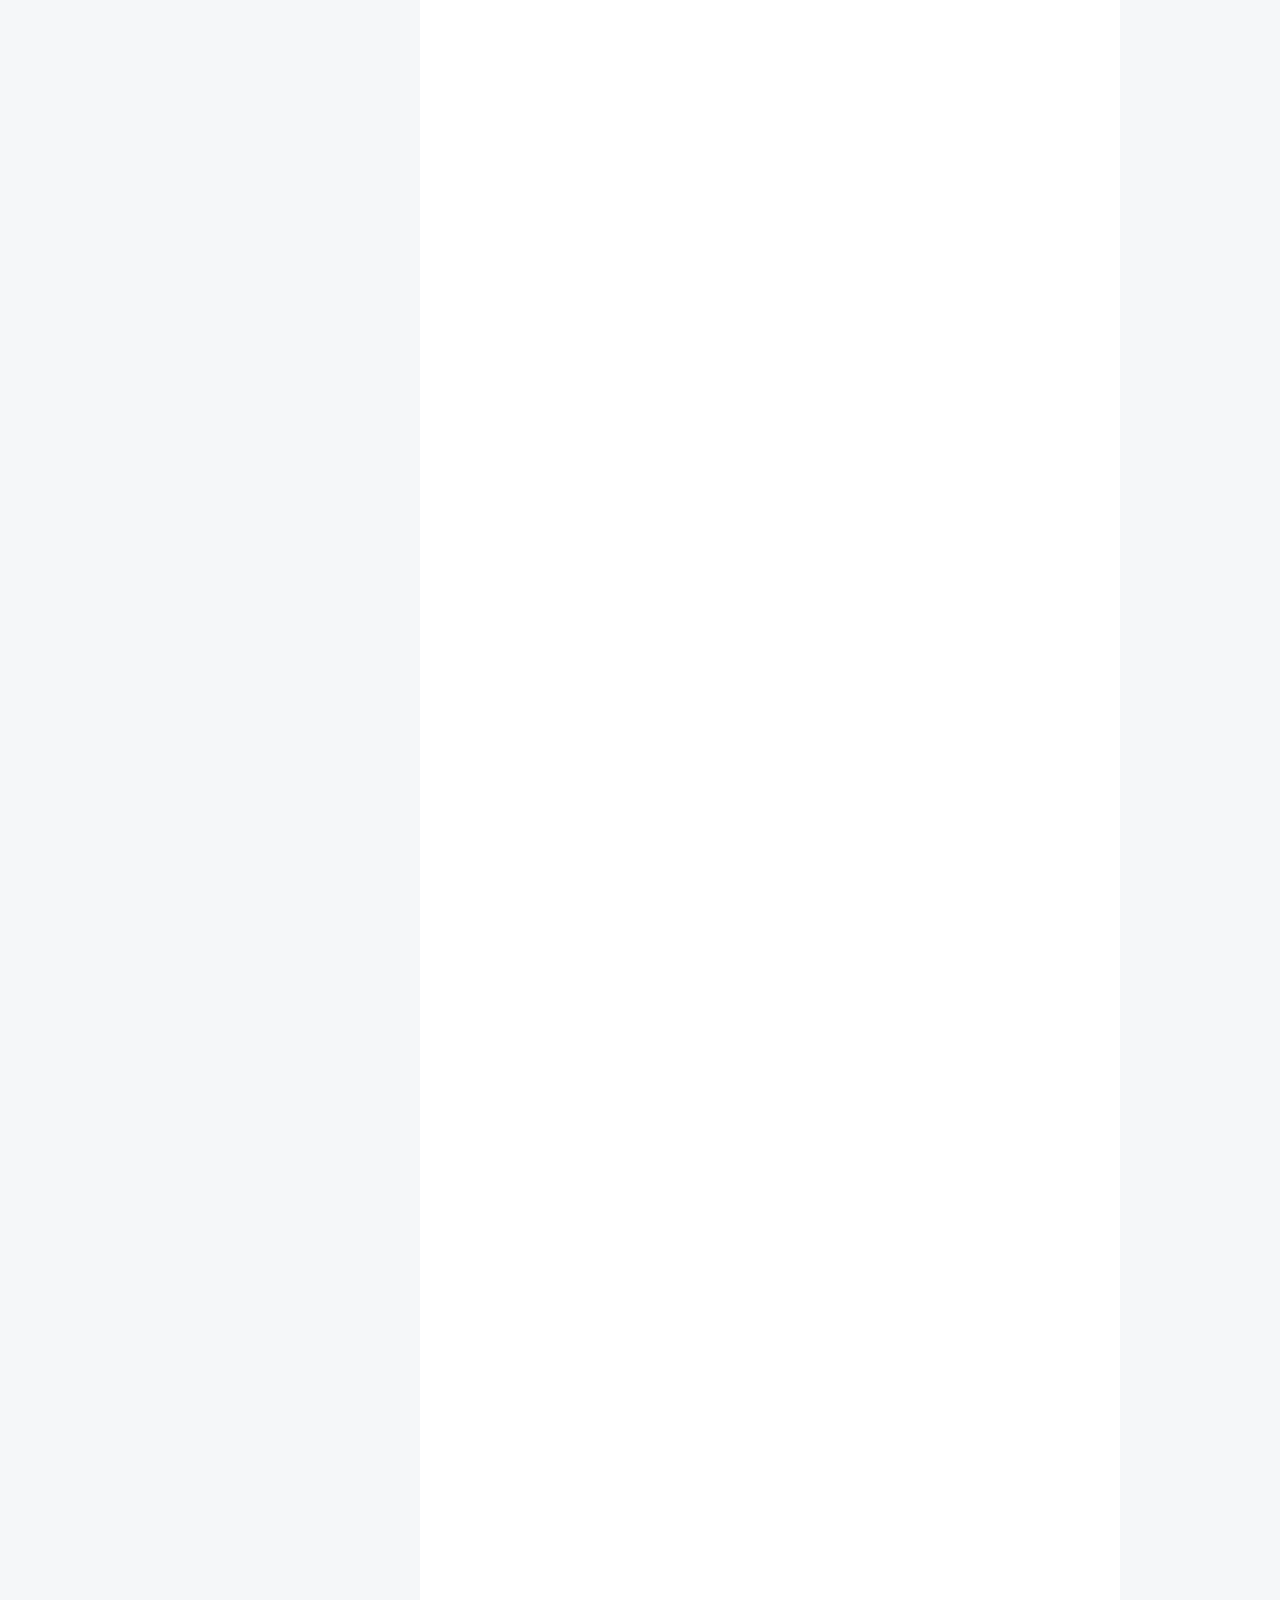
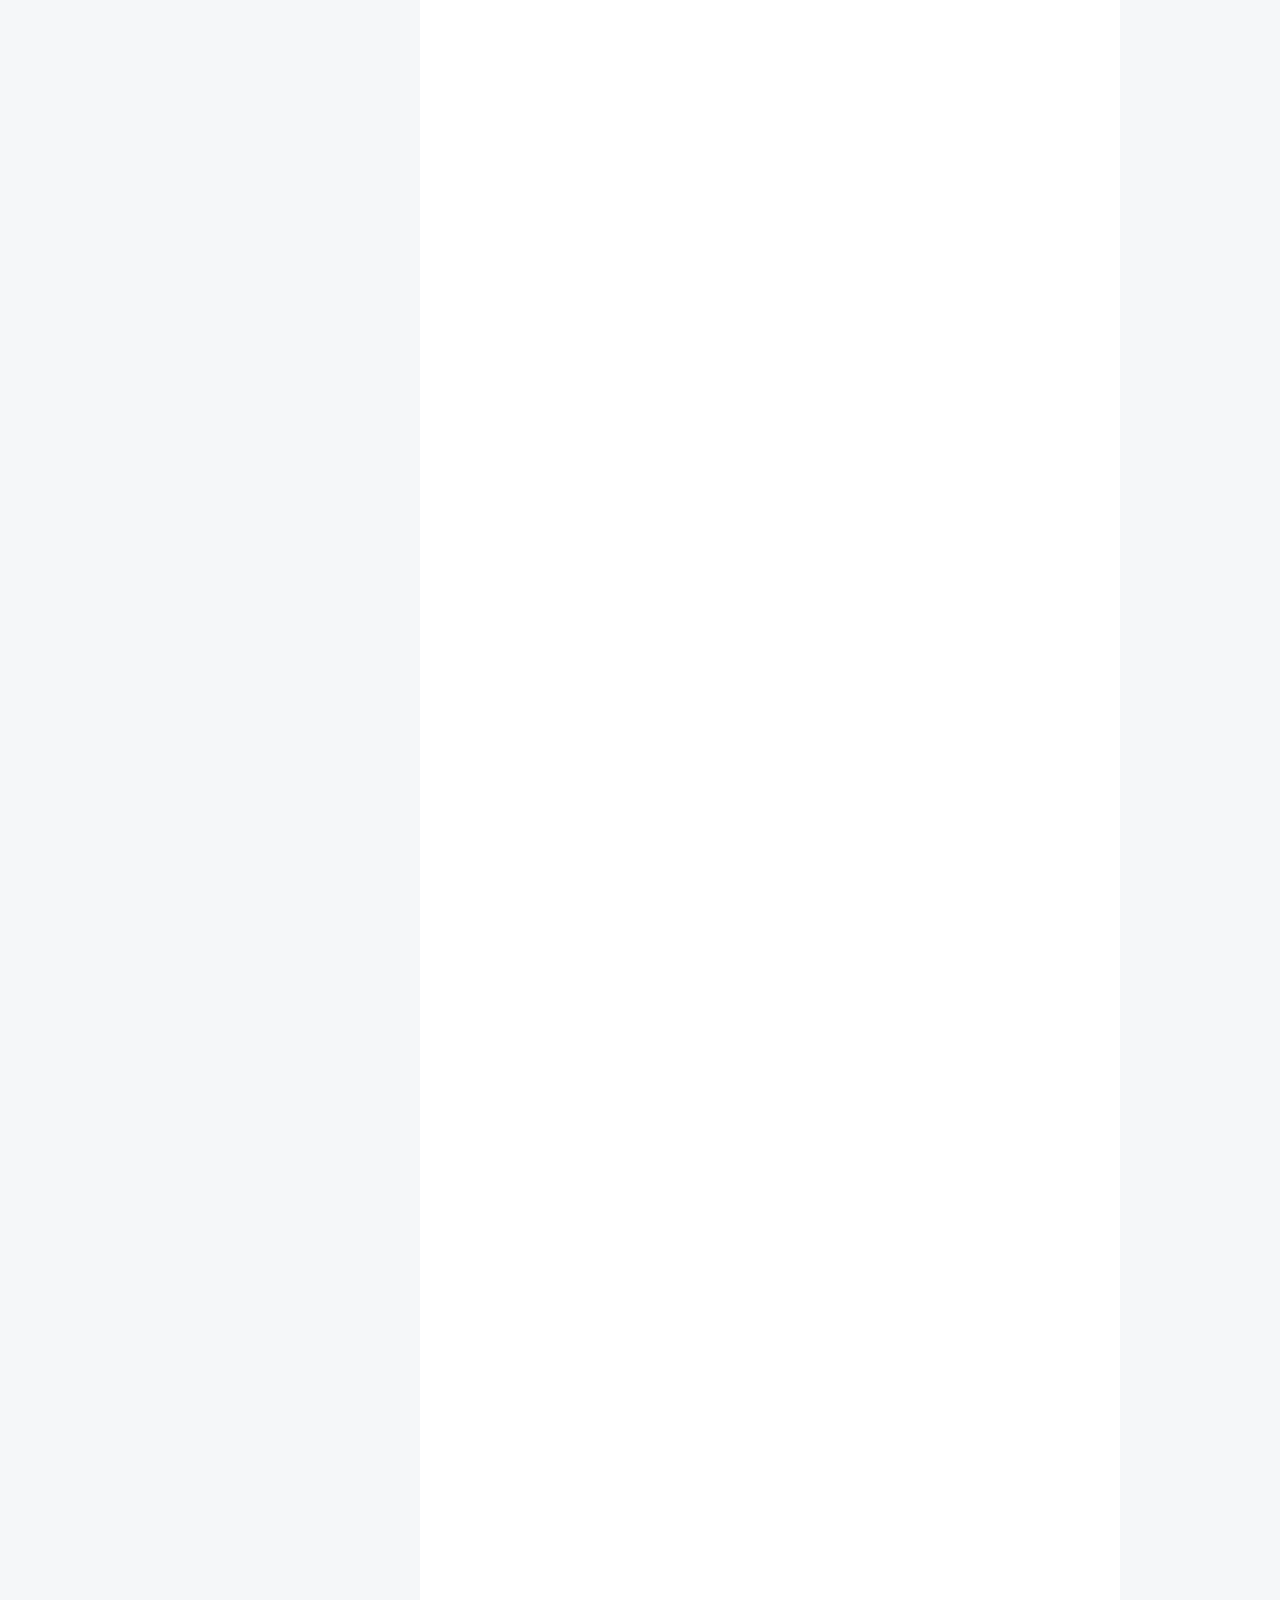
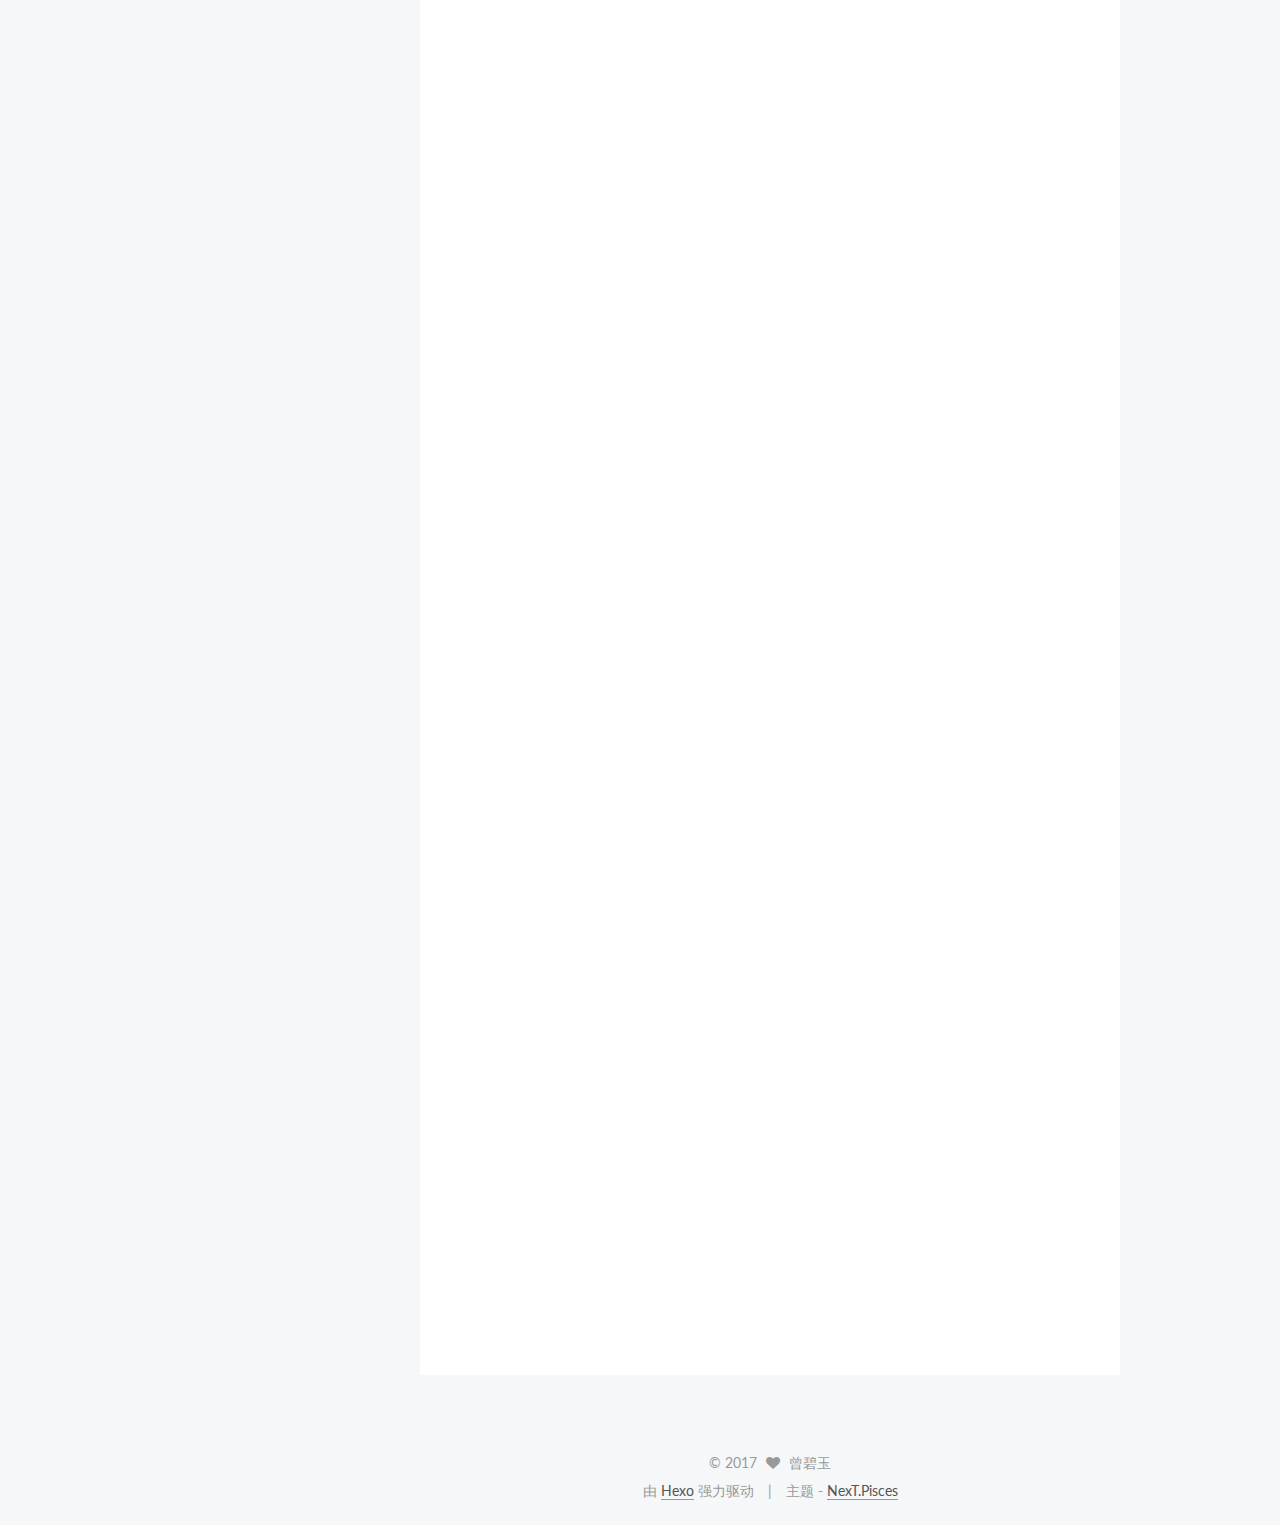
==== commit 20d035d4: "Site updated: 2017-08-03 20:38:21" ====
--- a/index.html
+++ b/index.html
@@ -317,6 +317,128 @@
           <div id="content" class="content">
             
   <section id="posts" class="posts-expand">
+    
+      
+
+  
+
+  
+  
+  
+
+  <article class="post post-type-normal " itemscope itemtype="http://schema.org/Article">
+    <link itemprop="mainEntityOfPage" href="https://ptbiyu.github.io/2017/a6565842.html">
+
+    <span hidden itemprop="author" itemscope itemtype="http://schema.org/Person">
+      <meta itemprop="name" content="曾碧玉">
+      <meta itemprop="description" content="">
+      <meta itemprop="image" content="/images/avatar.jpg">
+    </span>
+
+    <span hidden itemprop="publisher" itemscope itemtype="http://schema.org/Organization">
+      <meta itemprop="name" content="曾小家">
+    </span>
+
+    
+      <header class="post-header">
+
+        
+        
+          <h1 class="post-title" itemprop="name headline">
+                
+                <a class="post-title-link" href="/2017/a6565842.html" itemprop="url">Atlassian JIRA 安装</a></h1>
+        
+
+        <div class="post-meta">
+          <span class="post-time">
+            
+              <span class="post-meta-item-icon">
+                <i class="fa fa-calendar-o"></i>
+              </span>
+              
+                <span class="post-meta-item-text">发表于</span>
+              
+              <time title="创建于" itemprop="dateCreated datePublished" datetime="2017-08-03T20:35:49+08:00">
+                2017-08-03
+              </time>
+            
+
+            
+
+            
+          </span>
+
+          
+
+          
+            
+          
+
+          
+          
+             <span id="/2017/a6565842.html" class="leancloud_visitors" data-flag-title="Atlassian JIRA 安装">
+               <span class="post-meta-divider">|</span>
+               <span class="post-meta-item-icon">
+                 <i class="fa fa-eye"></i>
+               </span>
+               
+                 <span class="post-meta-item-text">阅读次数 </span>
+               
+                 <span class="leancloud-visitors-count"></span>
+             </span>
+          
+
+          
+
+          
+
+          
+
+        </div>
+      </header>
+    
+
+    <div class="post-body" itemprop="articleBody">
+
+      
+      
+
+      
+        
+          
+            
+          
+        
+      
+    </div>
+
+    <div>
+      
+    </div>
+
+    <div>
+      
+    </div>
+
+    <div>
+      
+    </div>
+
+    <footer class="post-footer">
+      
+
+      
+
+      
+
+      
+      
+        <div class="post-eof"></div>
+      
+    </footer>
+  </article>
+
+
     
       
 
@@ -581,7 +703,7 @@
           
             <div class="site-state-item site-state-posts">
               <a href="/archives/">
-                <span class="site-state-item-count">1</span>
+                <span class="site-state-item-count">2</span>
                 <span class="site-state-item-name">日志</span>
               </a>
             </div>
--- a/css/main.css
+++ b/css/main.css
@@ -1679,7 +1679,7 @@
   width: 4px;
   height: 4px;
   border-radius: 50%;
-  background: #eca604;
+  background: #8c6595;
 }
 .links-of-blogroll {
   font-size: 13px;
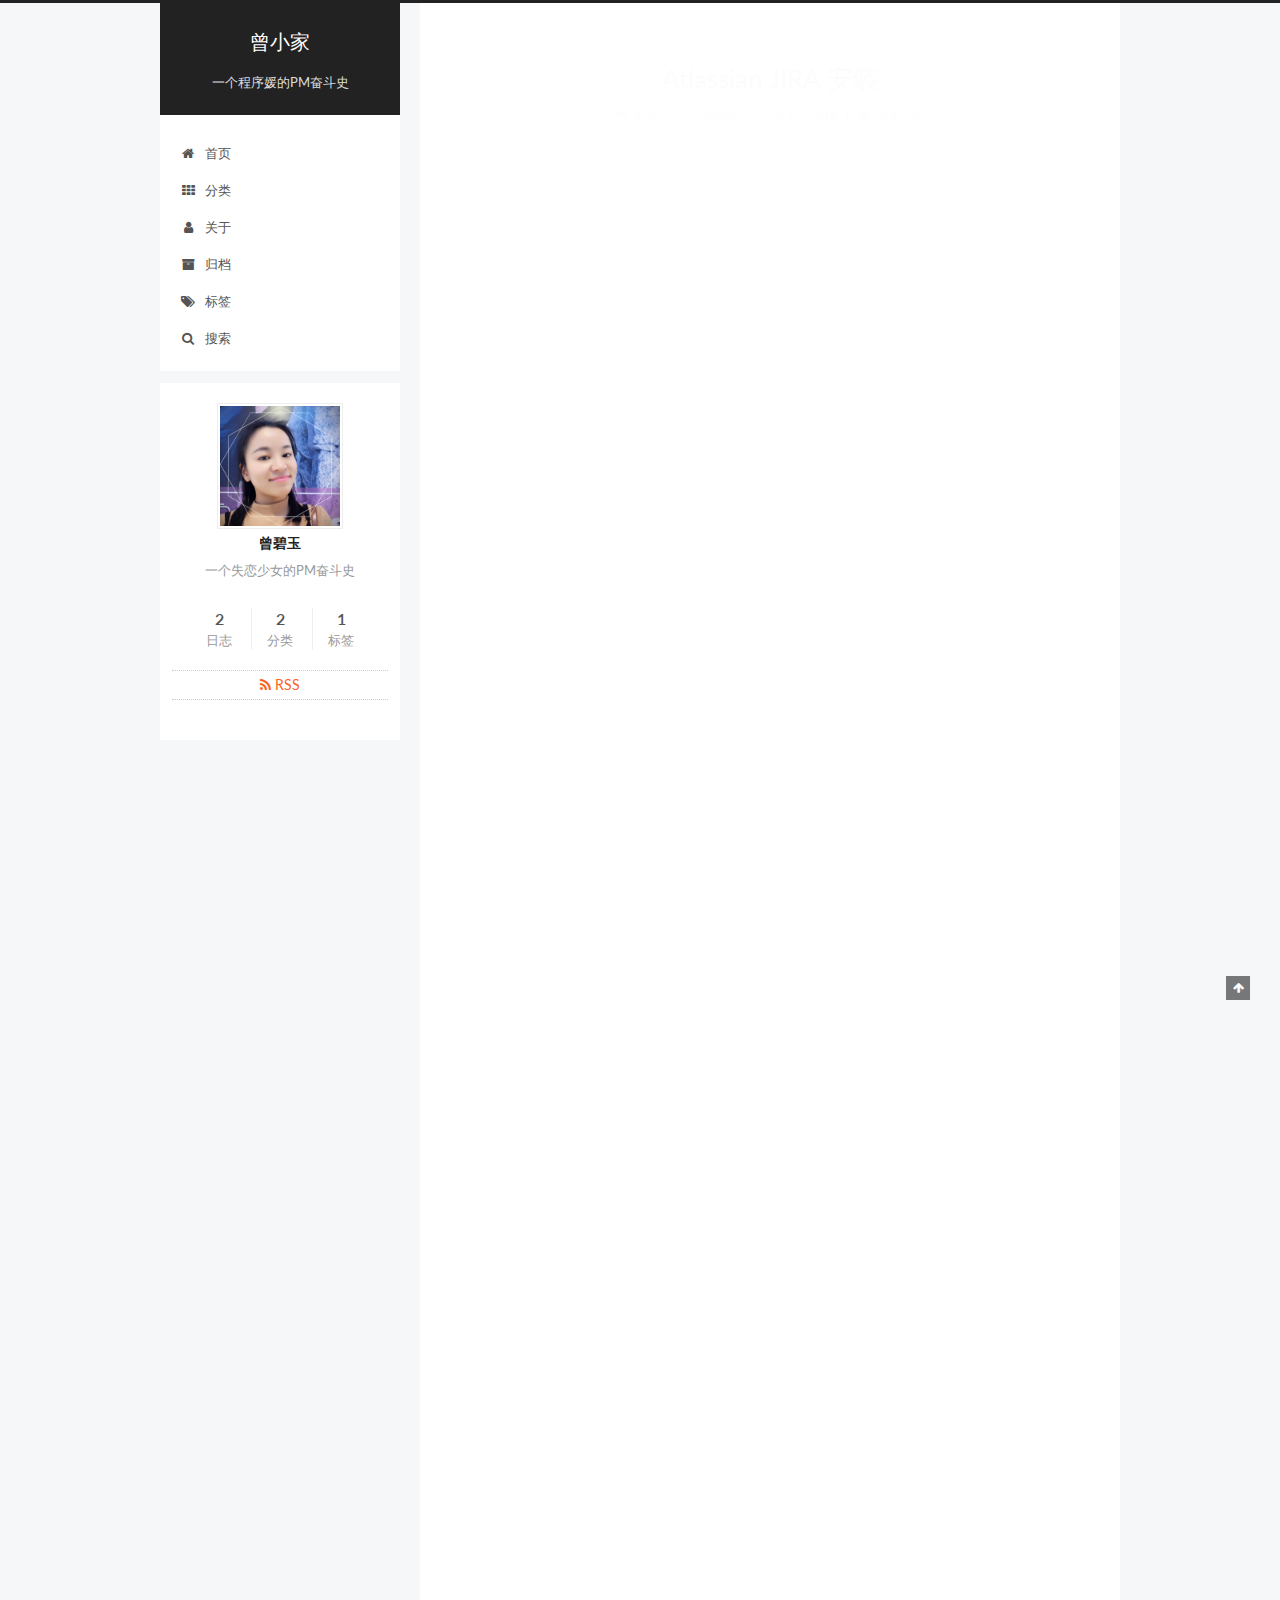
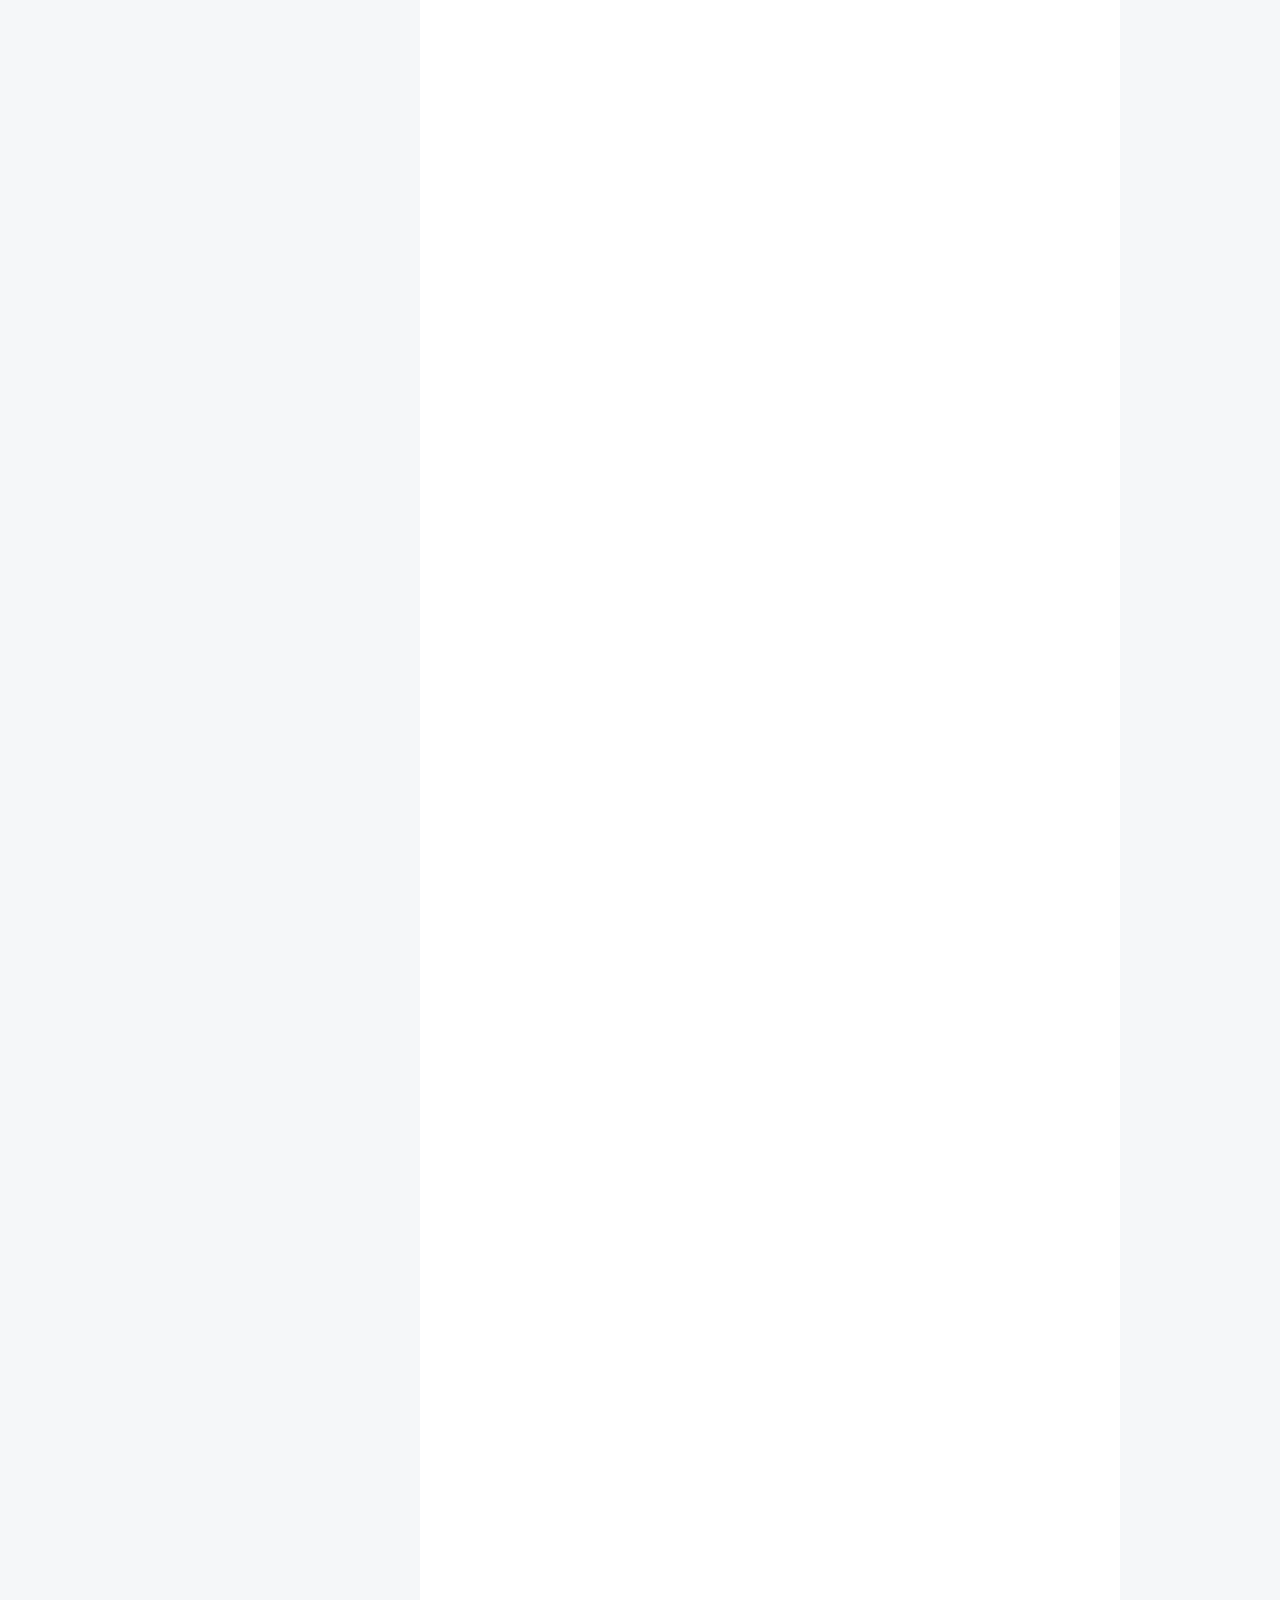
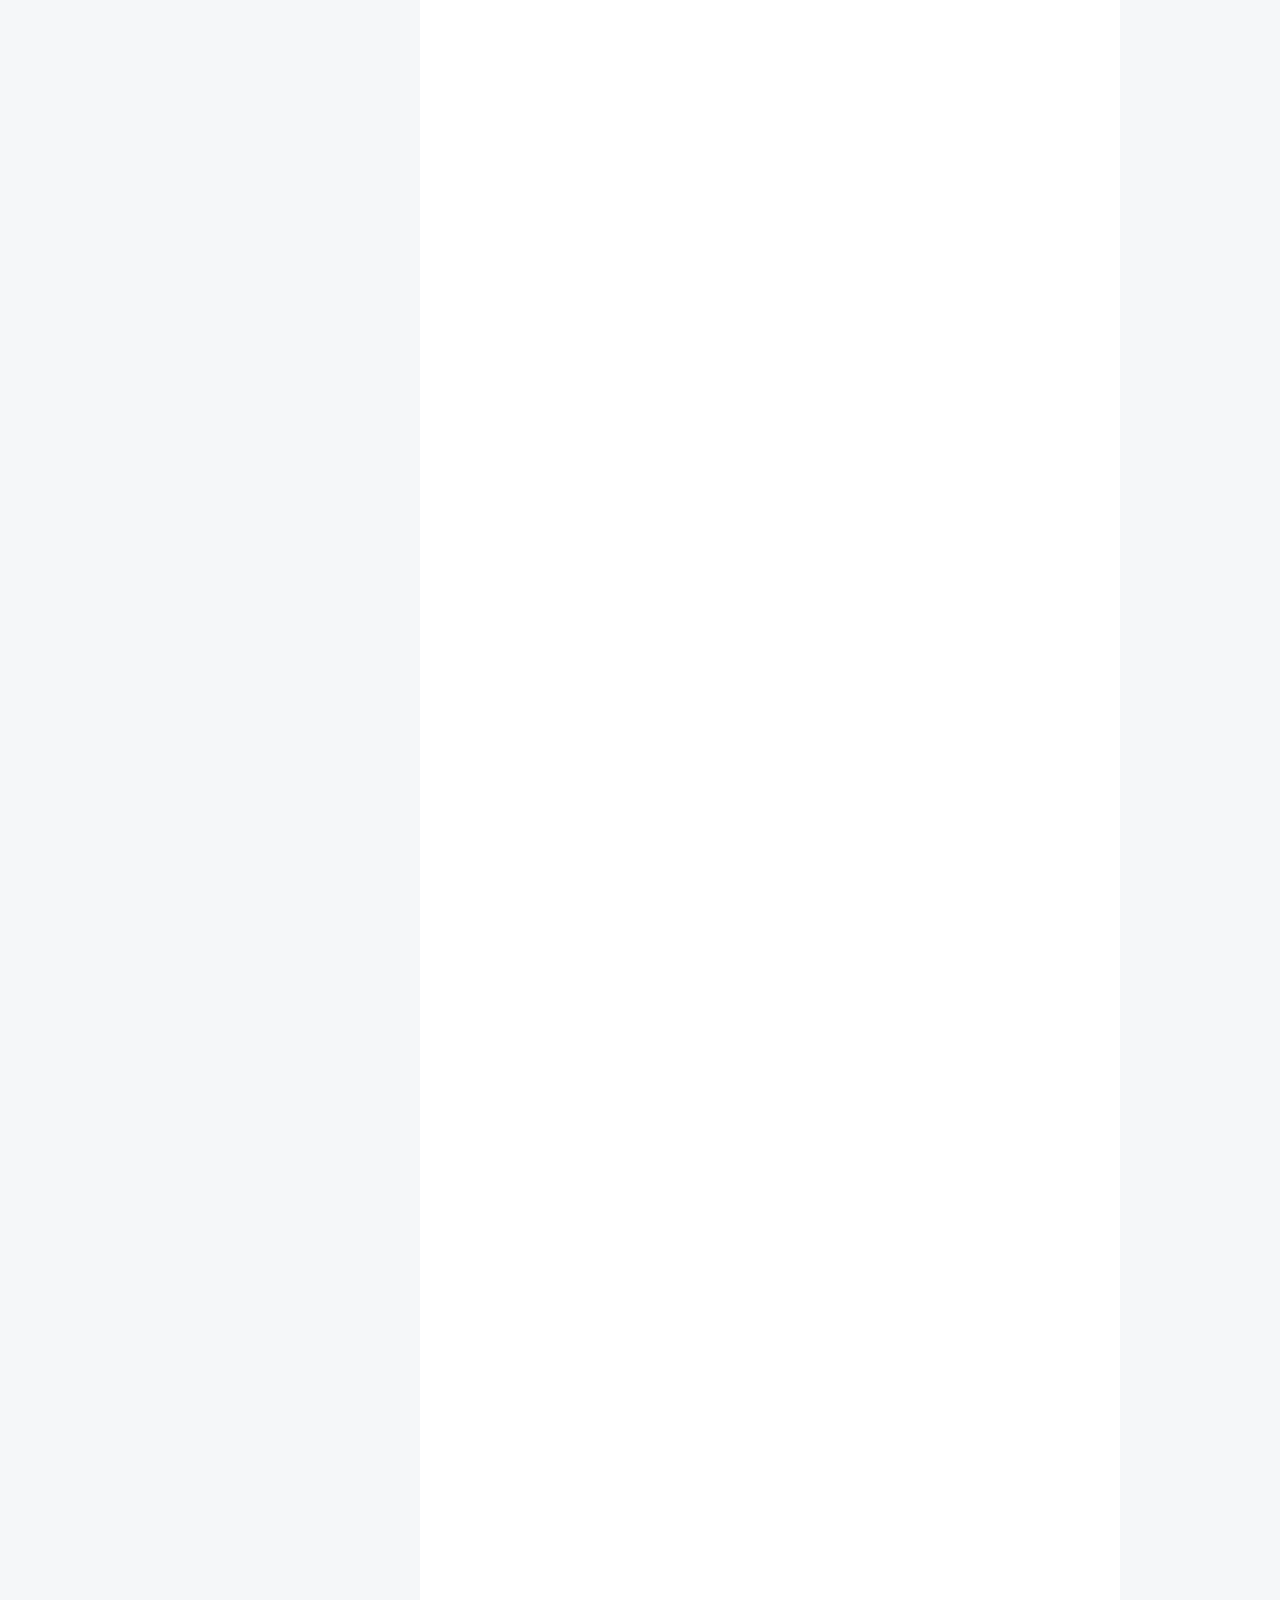
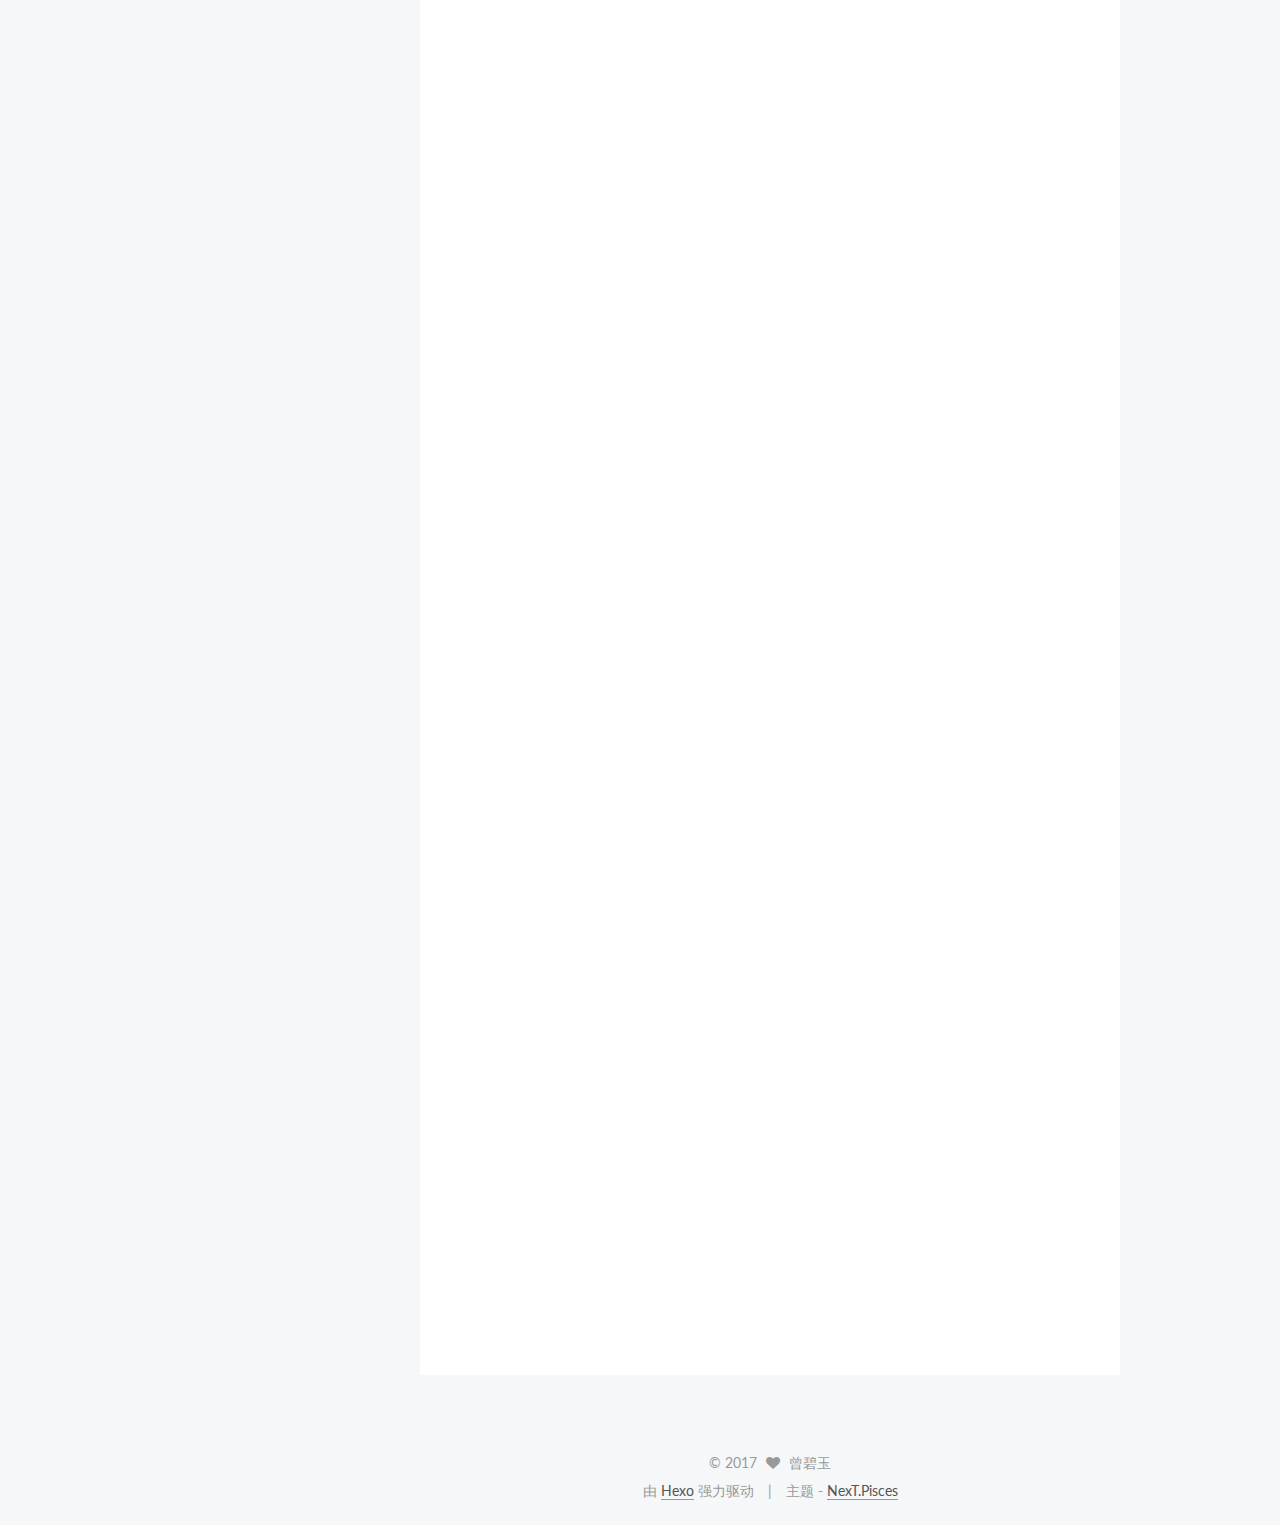
==== commit d6d705ca: "Site updated: 2017-08-03 20:39:19" ====
--- a/index.html
+++ b/index.html
@@ -368,6 +368,28 @@
             
           </span>
 
+          
+            <span class="post-category" >
+            
+              <span class="post-meta-divider">|</span>
+            
+              <span class="post-meta-item-icon">
+                <i class="fa fa-folder-o"></i>
+              </span>
+              
+                <span class="post-meta-item-text">分类于</span>
+              
+              
+                <span itemprop="about" itemscope itemtype="http://schema.org/Thing">
+                  <a href="/categories/JIRA/" itemprop="url" rel="index">
+                    <span itemprop="name">JIRA</span>
+                  </a>
+                </span>
+
+                
+                
+              
+            </span>
           
 
           
@@ -714,7 +736,7 @@
             
             <div class="site-state-item site-state-categories">
               <a href="/categories/index.html">
-                <span class="site-state-item-count">1</span>
+                <span class="site-state-item-count">2</span>
                 <span class="site-state-item-name">分类</span>
               </a>
             </div>
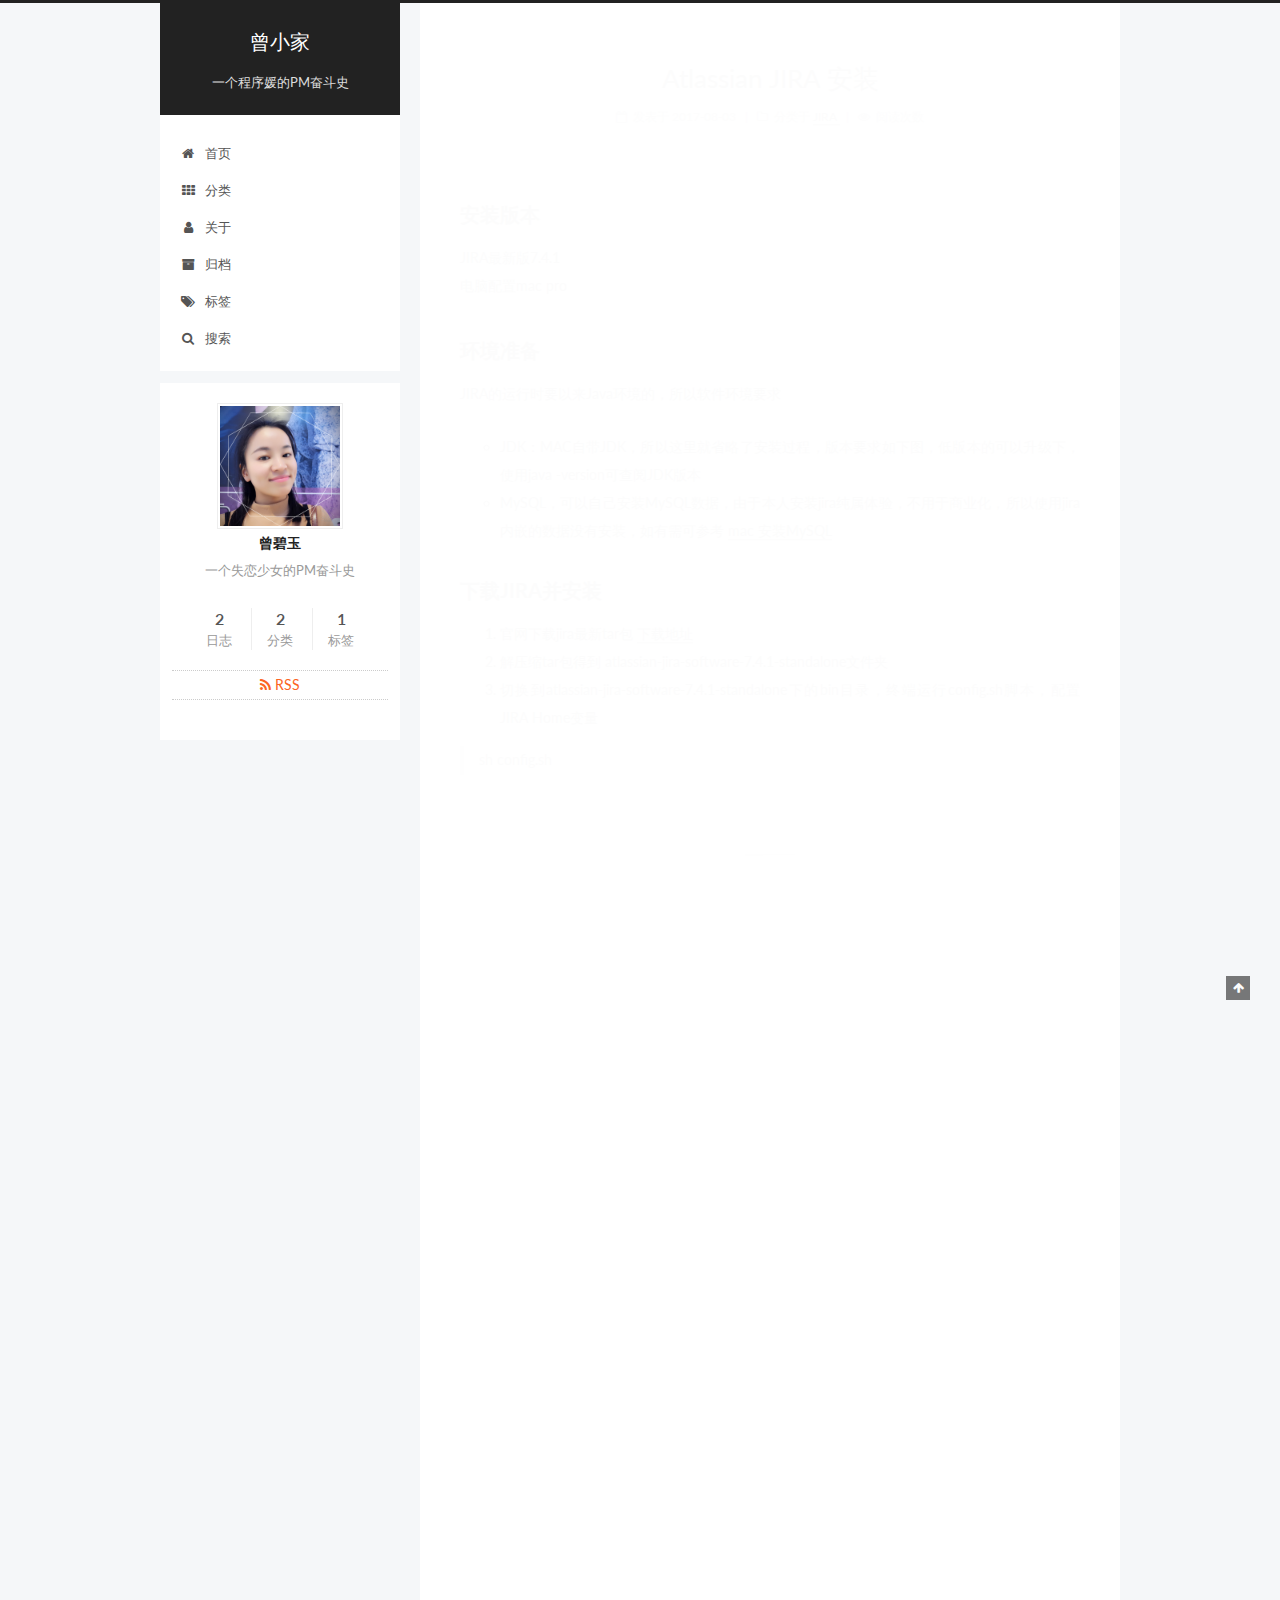
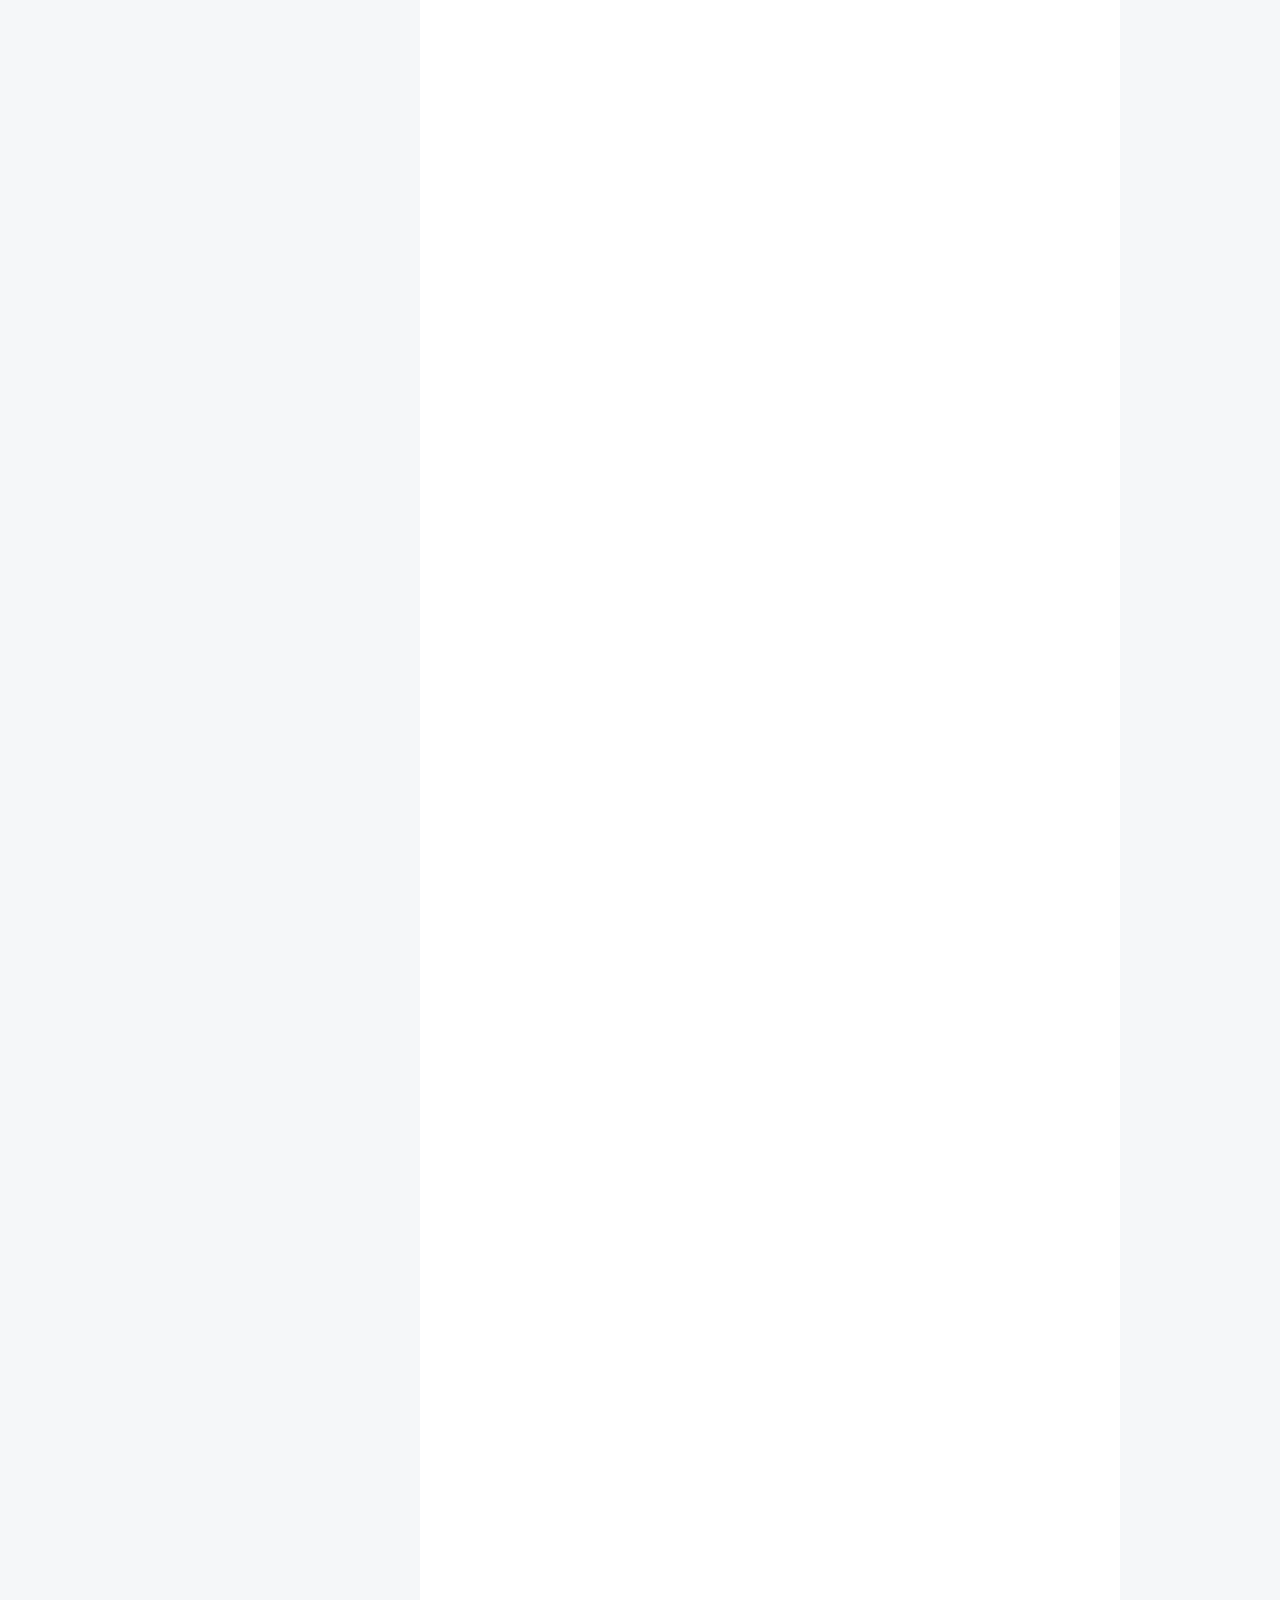
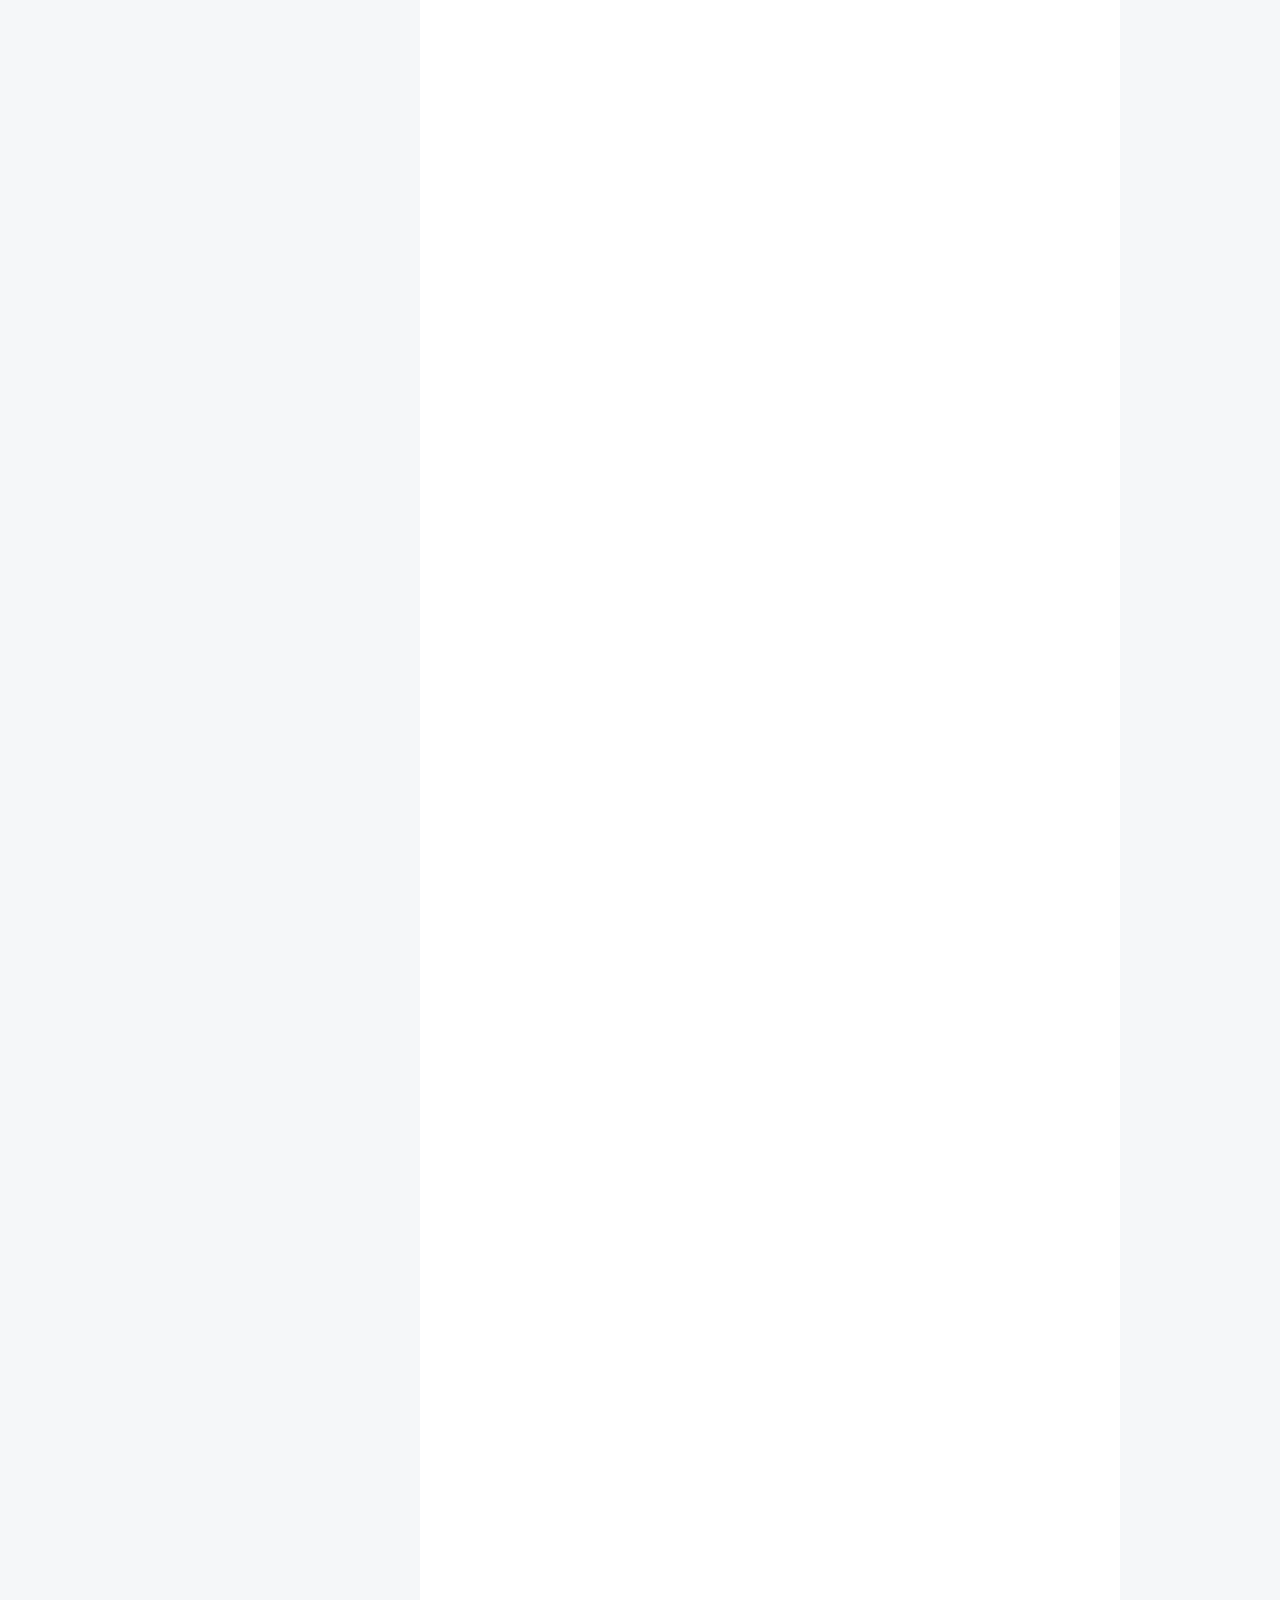
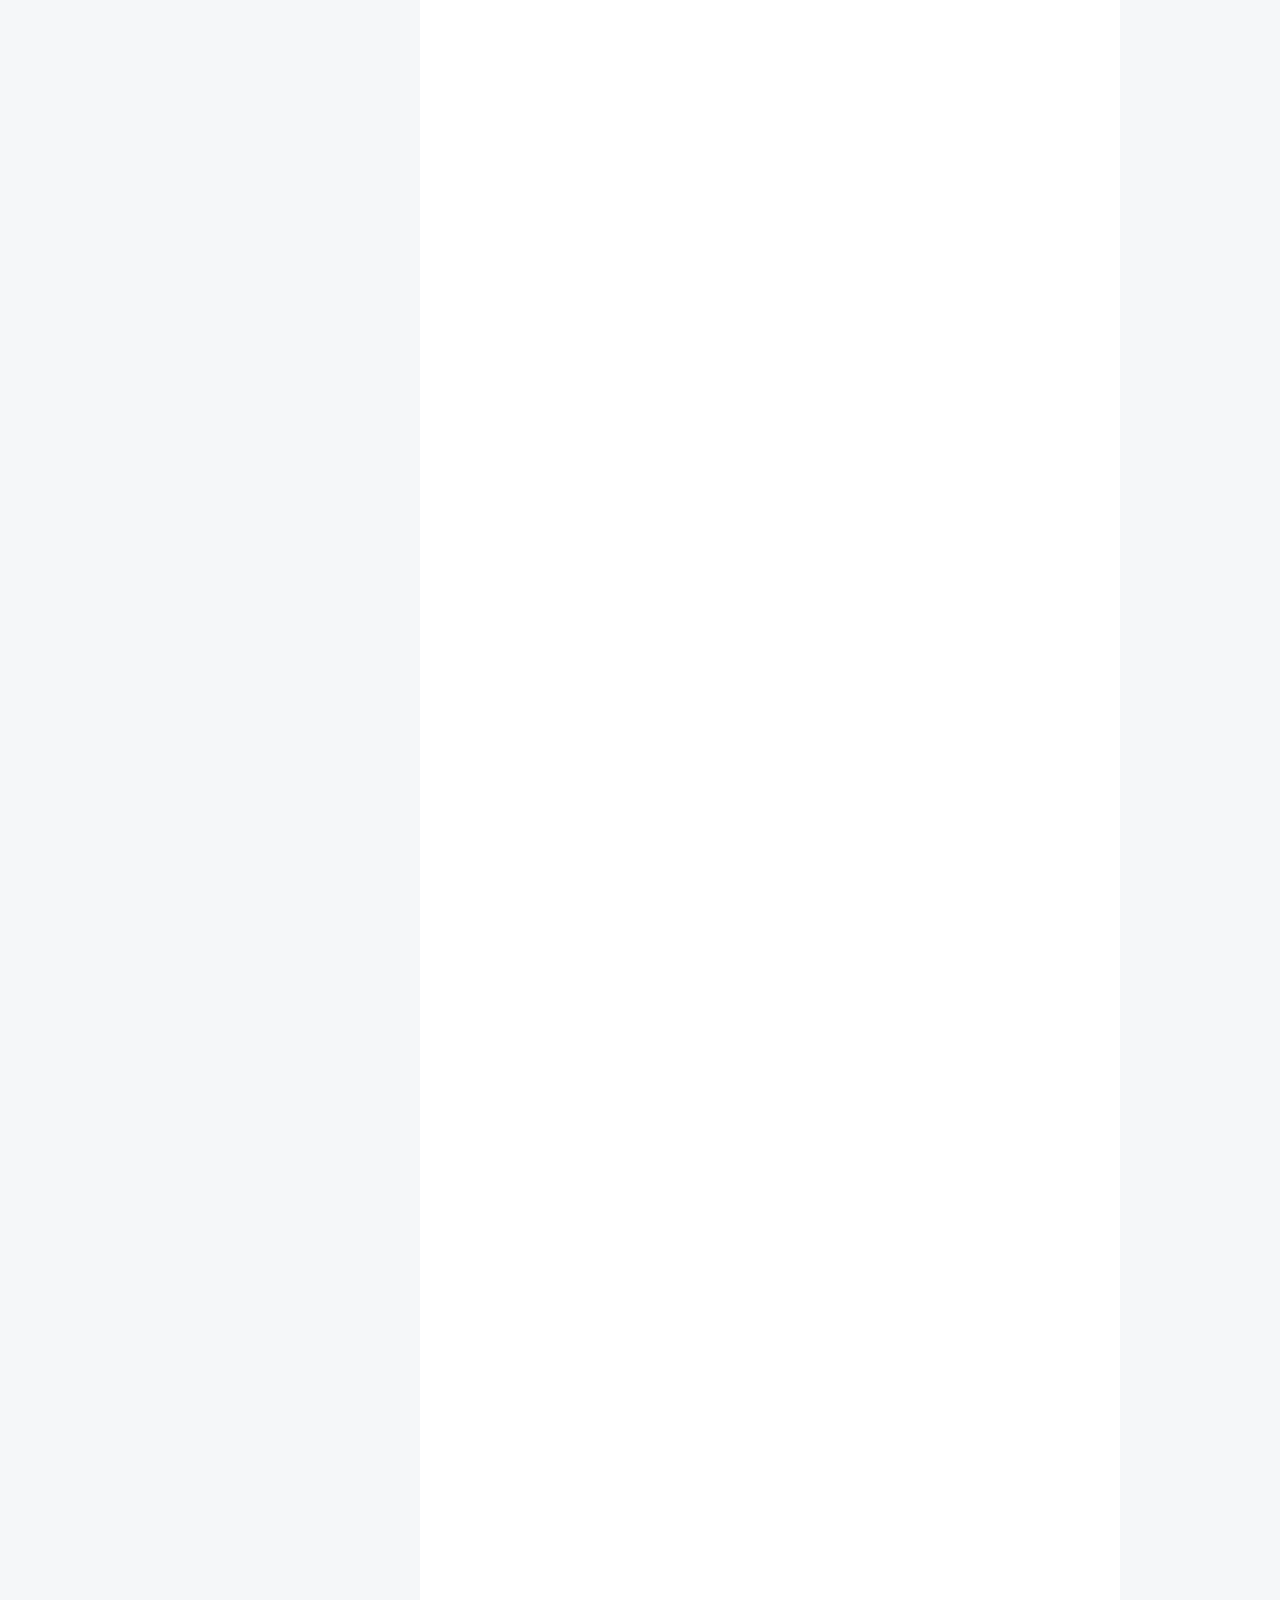
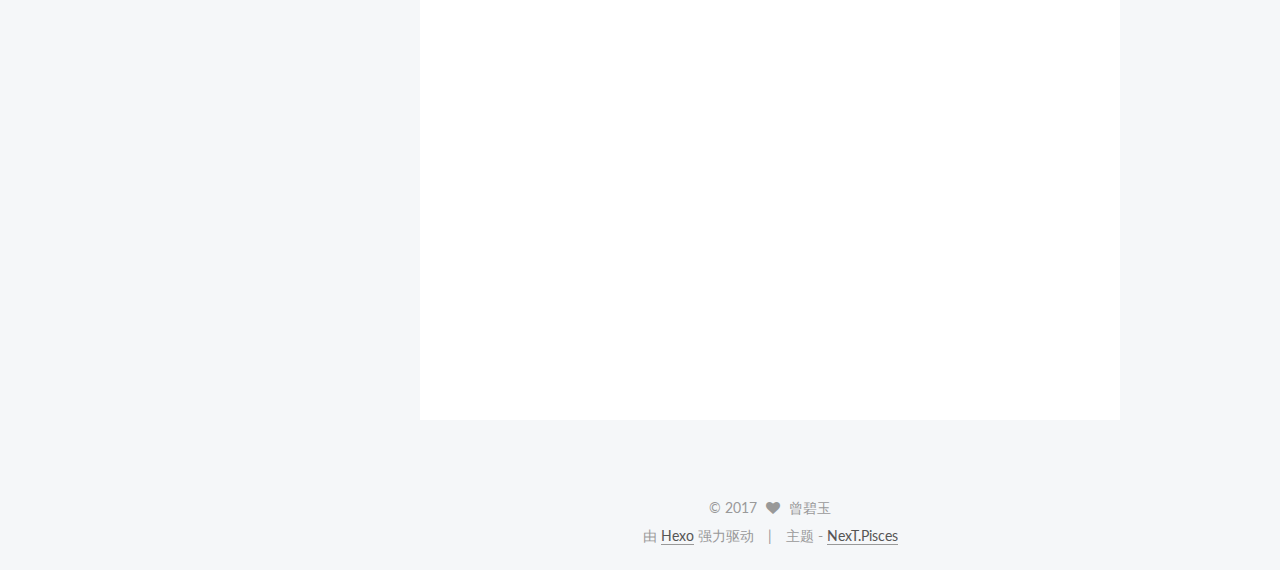
==== commit fa28d90e: "Site updated: 2017-08-03 23:09:26" ====
--- a/index.html
+++ b/index.html
@@ -428,7 +428,21 @@
       
         
           
-            
+            <h2 id="安装版本"><a href="#安装版本" class="headerlink" title="安装版本"></a>安装版本</h2><p>JIRA最新版7.4.1<br>电脑配置mac pro</p>
+<h2 id="环境准备"><a href="#环境准备" class="headerlink" title="环境准备"></a>环境准备</h2><p>JIRA的运行时要以来Java环境的，所以软件环境要求</p>
+<ul>
+<li>JDK：MAC自带JDK，所以这里就省略了安装过程，版本要求如下图，低版本的可以升级下，使用java -version可查阅JDK版本</li>
+<li>MySQL，可以自己安装MySQL数据，由于本人安装jira纯属体验，不用于商业化，所以使用jira内嵌的数据没有安装，如有需可参考 <a href="http://www.cnblogs.com/chenmo-xpw/p/6102933.html" target="_blank" rel="external">mac 安装MySQL</a>  </li>
+</ul>
+<h2 id="下载JIRA并安装"><a href="#下载JIRA并安装" class="headerlink" title="下载JIRA并安装"></a>下载JIRA并安装</h2><ol>
+<li>官网下载jira最新tar包 <a href="https://www.atlassian.com/software/jira/download" target="_blank" rel="external">下载地址</a></li>
+<li>解压缩tar包得到 atlassian-jira-software-7.4.1-standalone文件夹</li>
+<li>切换到atlassian-jira-software-7.4.1-standalone下的bin目录，终端运行config.sh脚本，配置JIRA Home变量</li>
+</ol>
+<blockquote>
+<p>sh config.sh</p>
+</blockquote>
+
           
         
       
--- a/css/main.css
+++ b/css/main.css
@@ -1679,7 +1679,7 @@
   width: 4px;
   height: 4px;
   border-radius: 50%;
-  background: #8c6595;
+  background: #0463cf;
 }
 .links-of-blogroll {
   font-size: 13px;
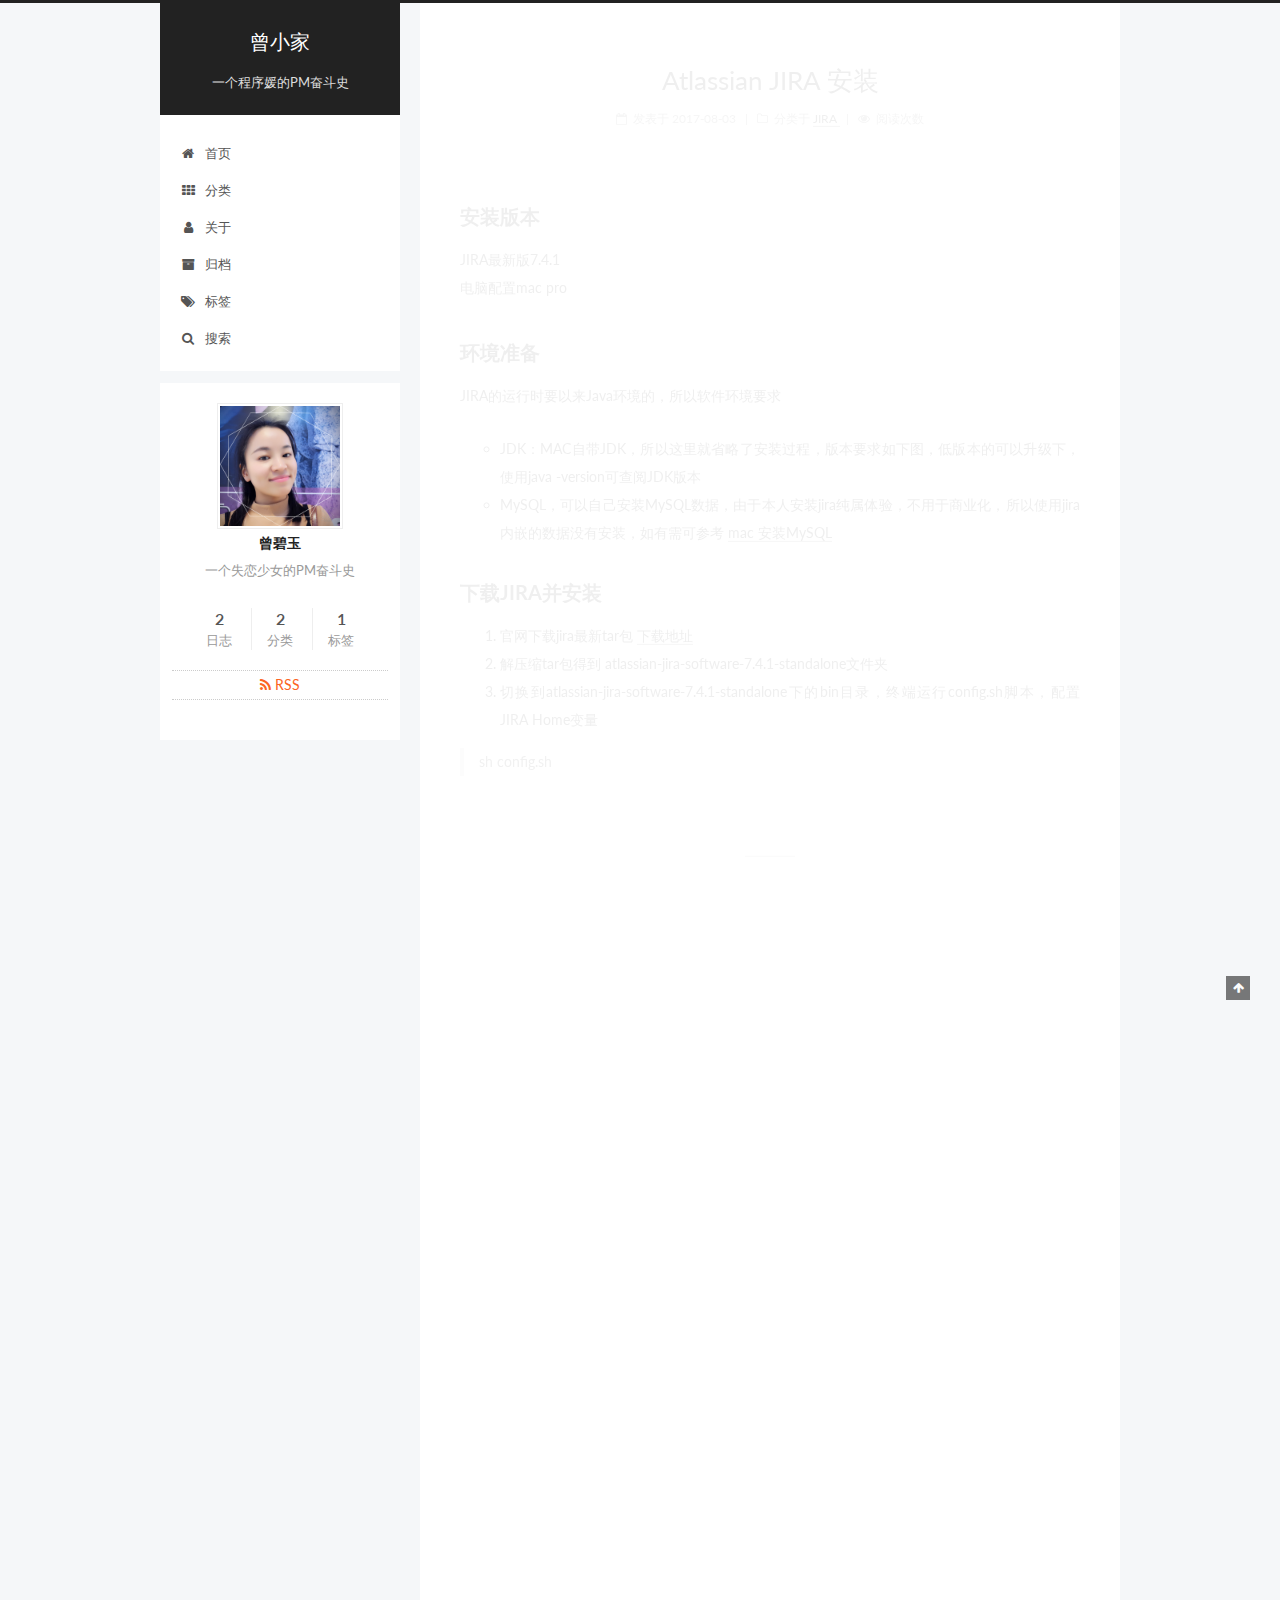
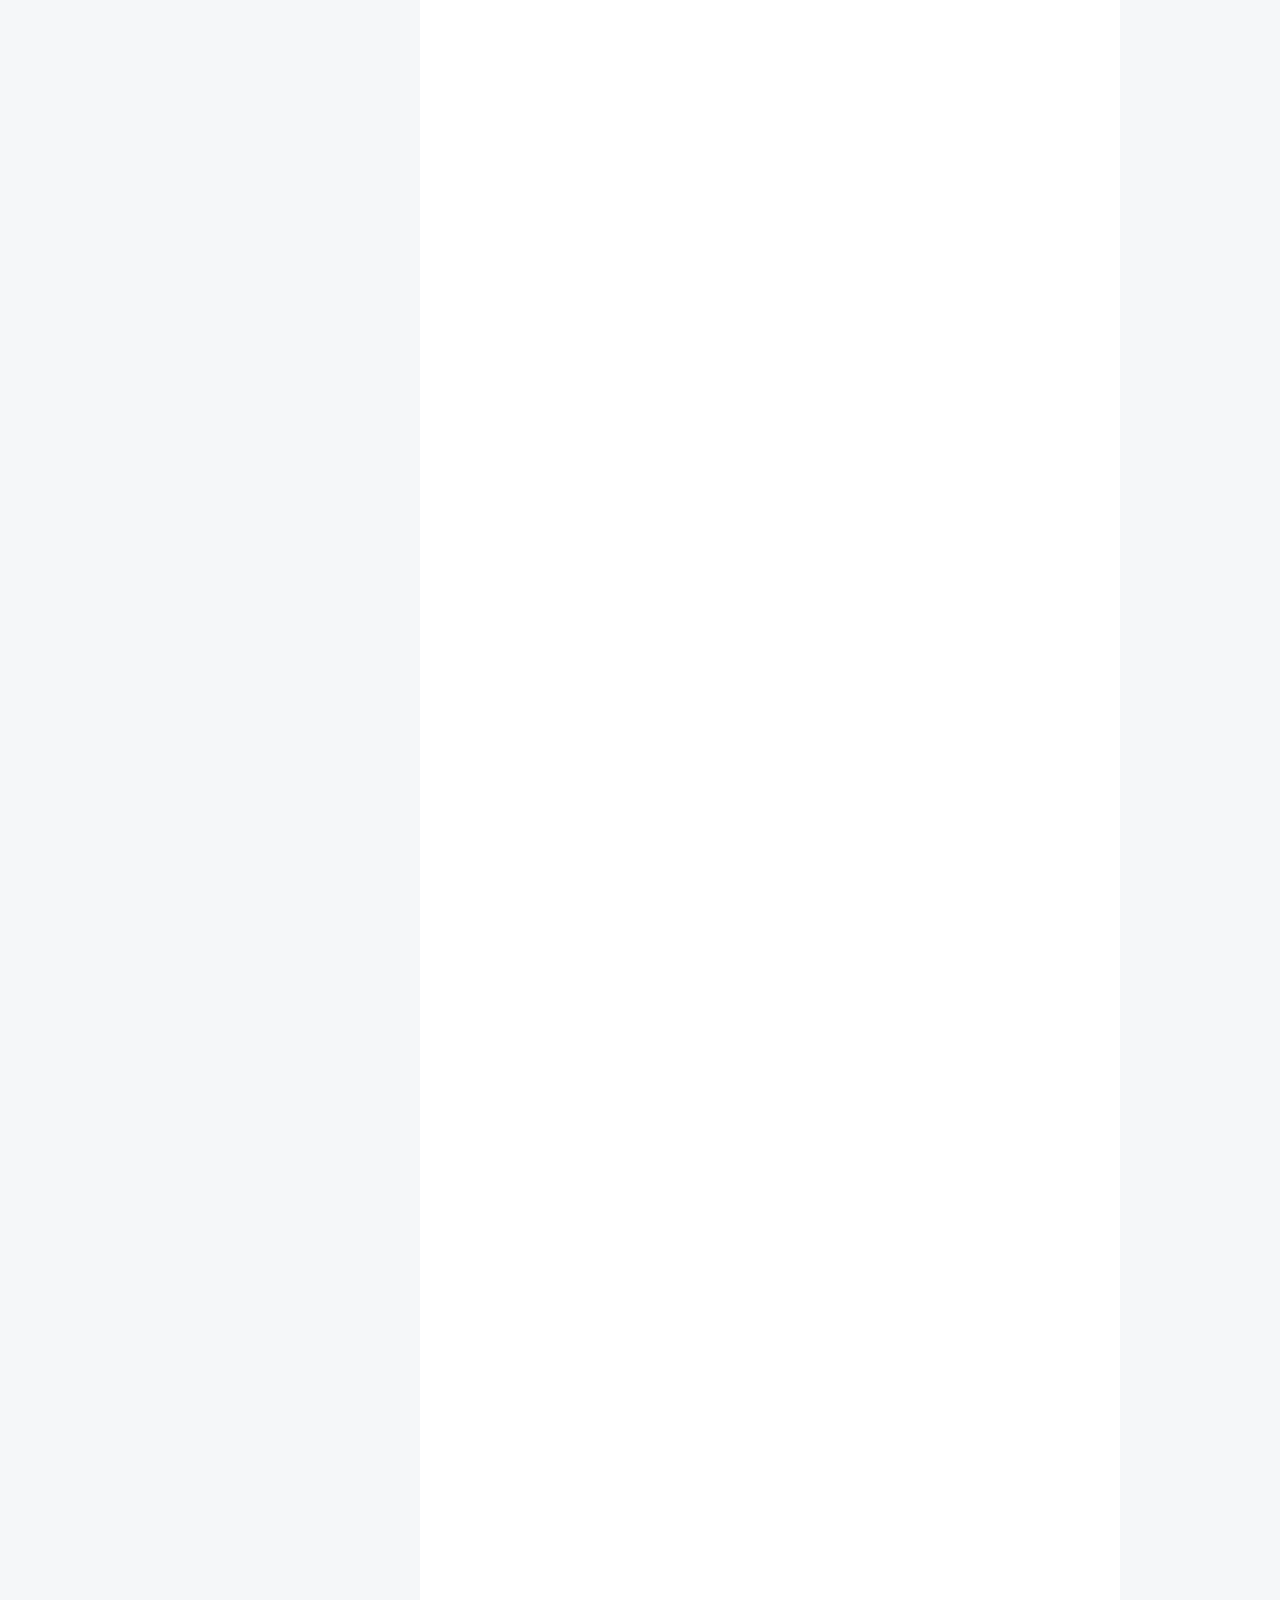
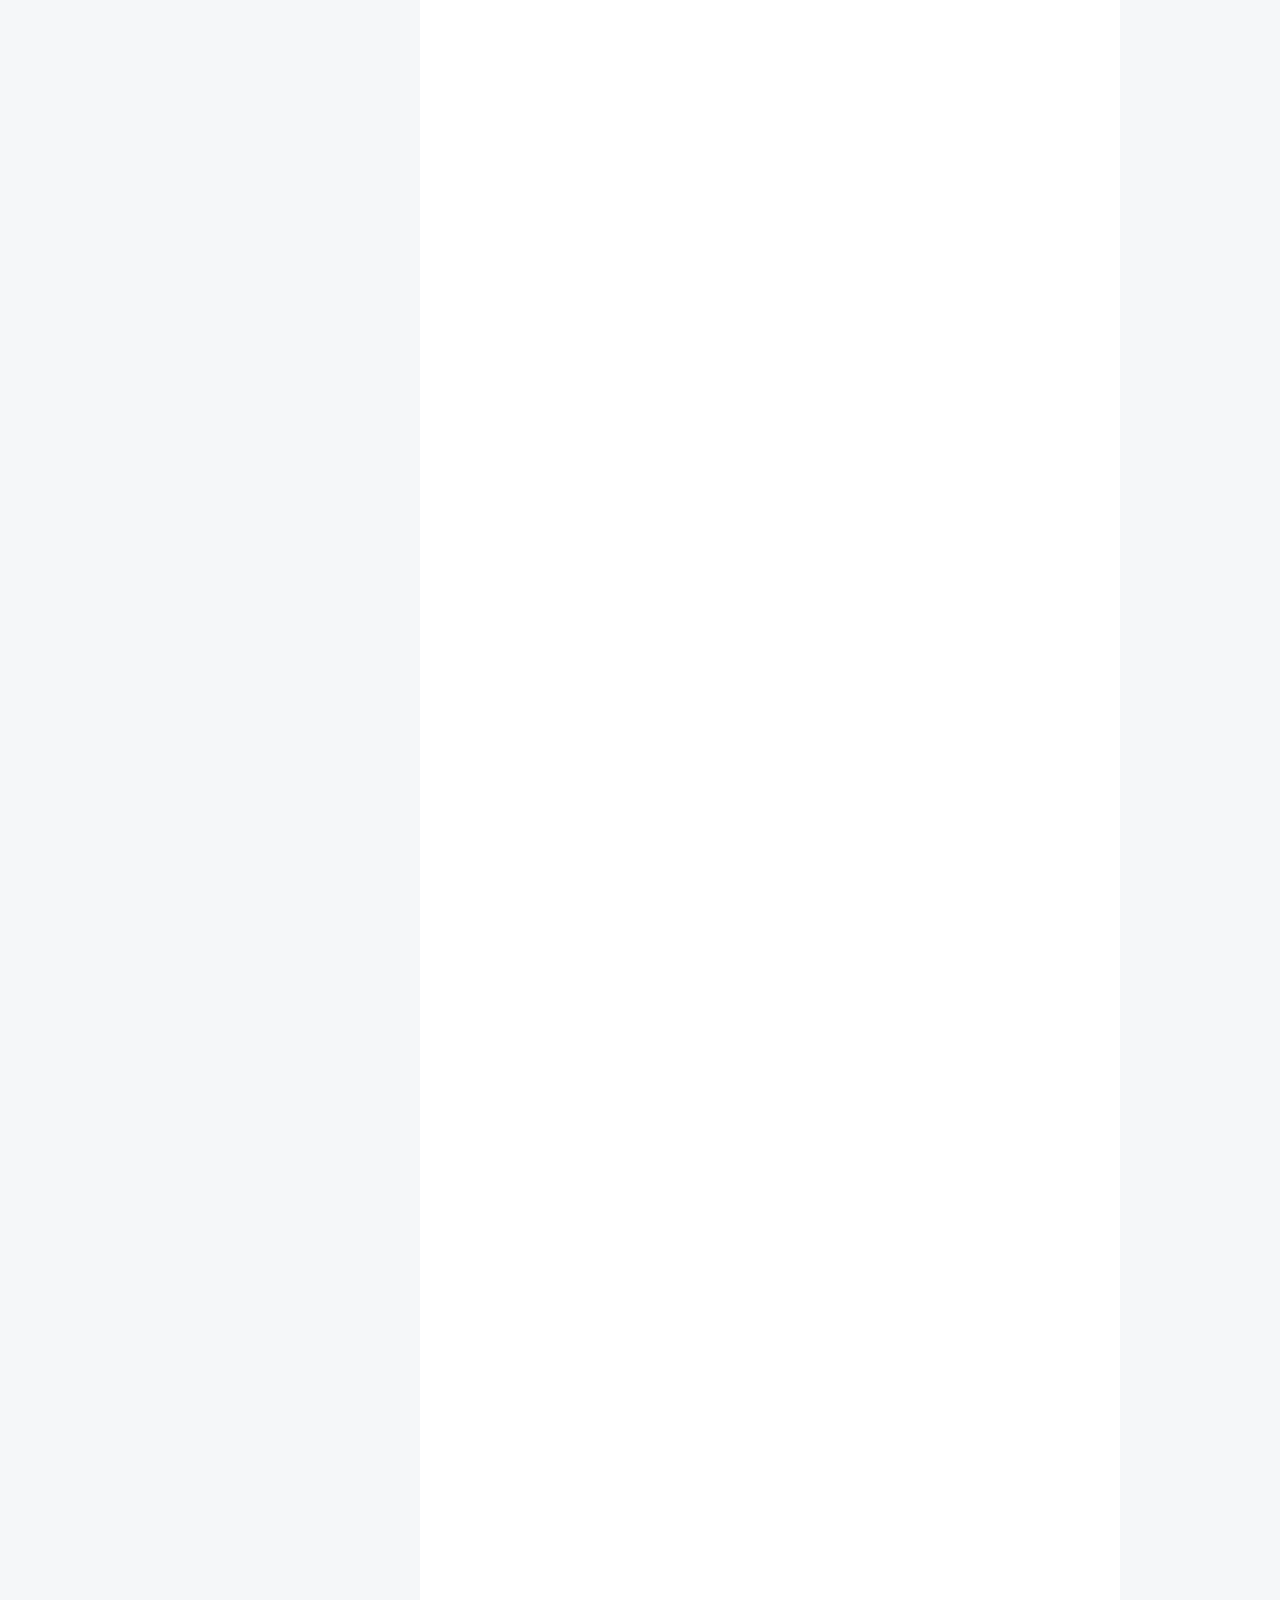
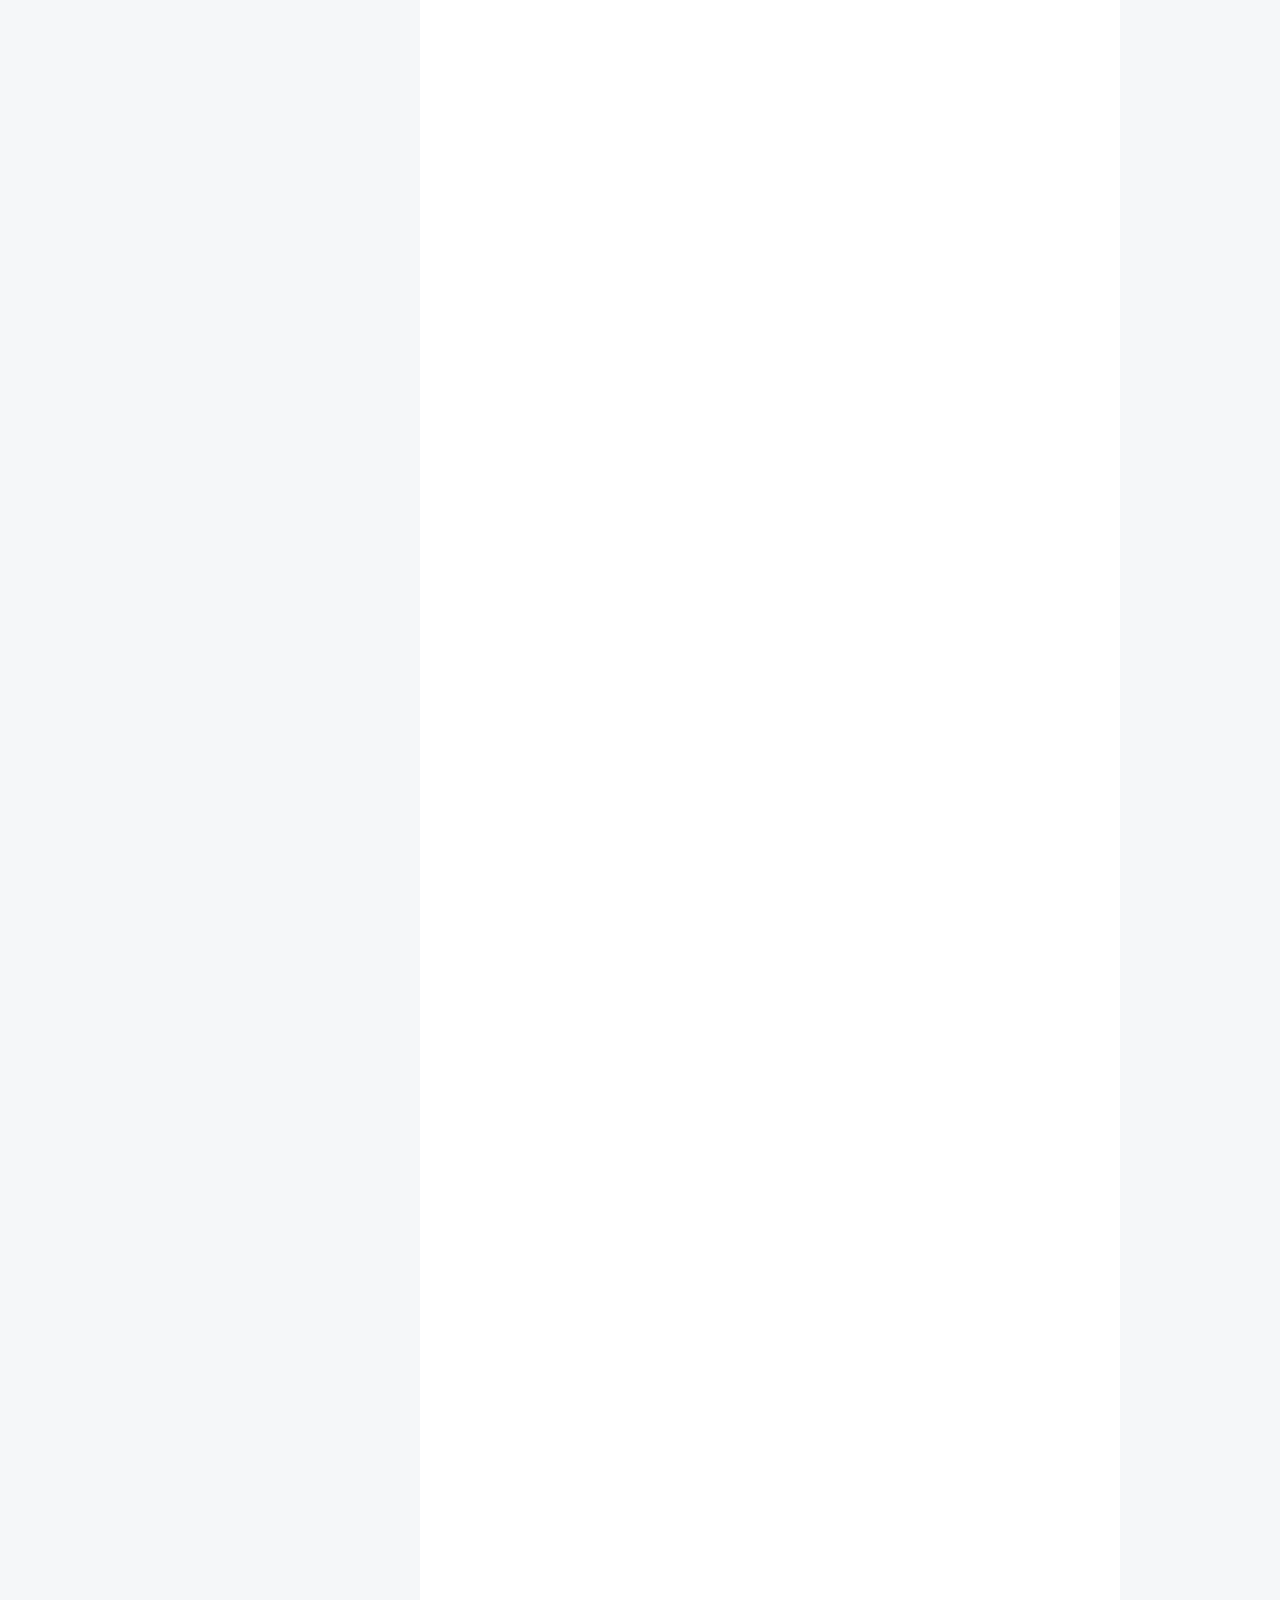
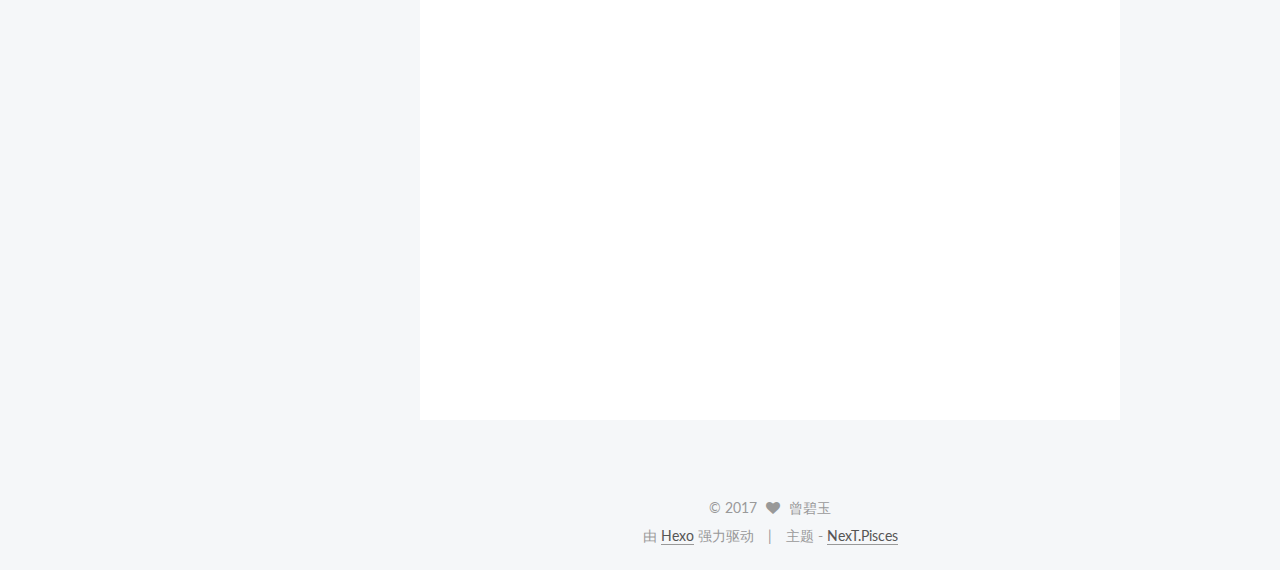
==== commit b0f22840: "Site updated: 2017-08-09 00:04:21" ====
--- a/index.html
+++ b/index.html
@@ -586,7 +586,7 @@
       
         
           
-            <h2 id="Log-Work"><a href="#Log-Work" class="headerlink" title="Log Work"></a>Log Work</h2><p>Log Work 记录工作日志，敏捷开发中项目管理的时间管理方式。每天上班或者每天下班记录一下前一天或者当天的工作耗时。</p>
+            <h2 id="Log-Work"><a href="#Log-Work" class="headerlink" title="Log Work"></a>Log Work</h2><p>Log Work 记录工作日志，是敏捷开发中项目管理的时间管理方式的一种常用形式。每天上班或者每天下班记录一下前一天或者当天的工作耗时。</p>
 <p>那么Log Work到底是在做什么：</p>
 <ol>
 <li>每天重新评估你正在做的项目需求（强制，团队的统一标准）</li>
--- a/css/main.css
+++ b/css/main.css
@@ -1679,7 +1679,7 @@
   width: 4px;
   height: 4px;
   border-radius: 50%;
-  background: #0463cf;
+  background: #ff7f86;
 }
 .links-of-blogroll {
   font-size: 13px;
